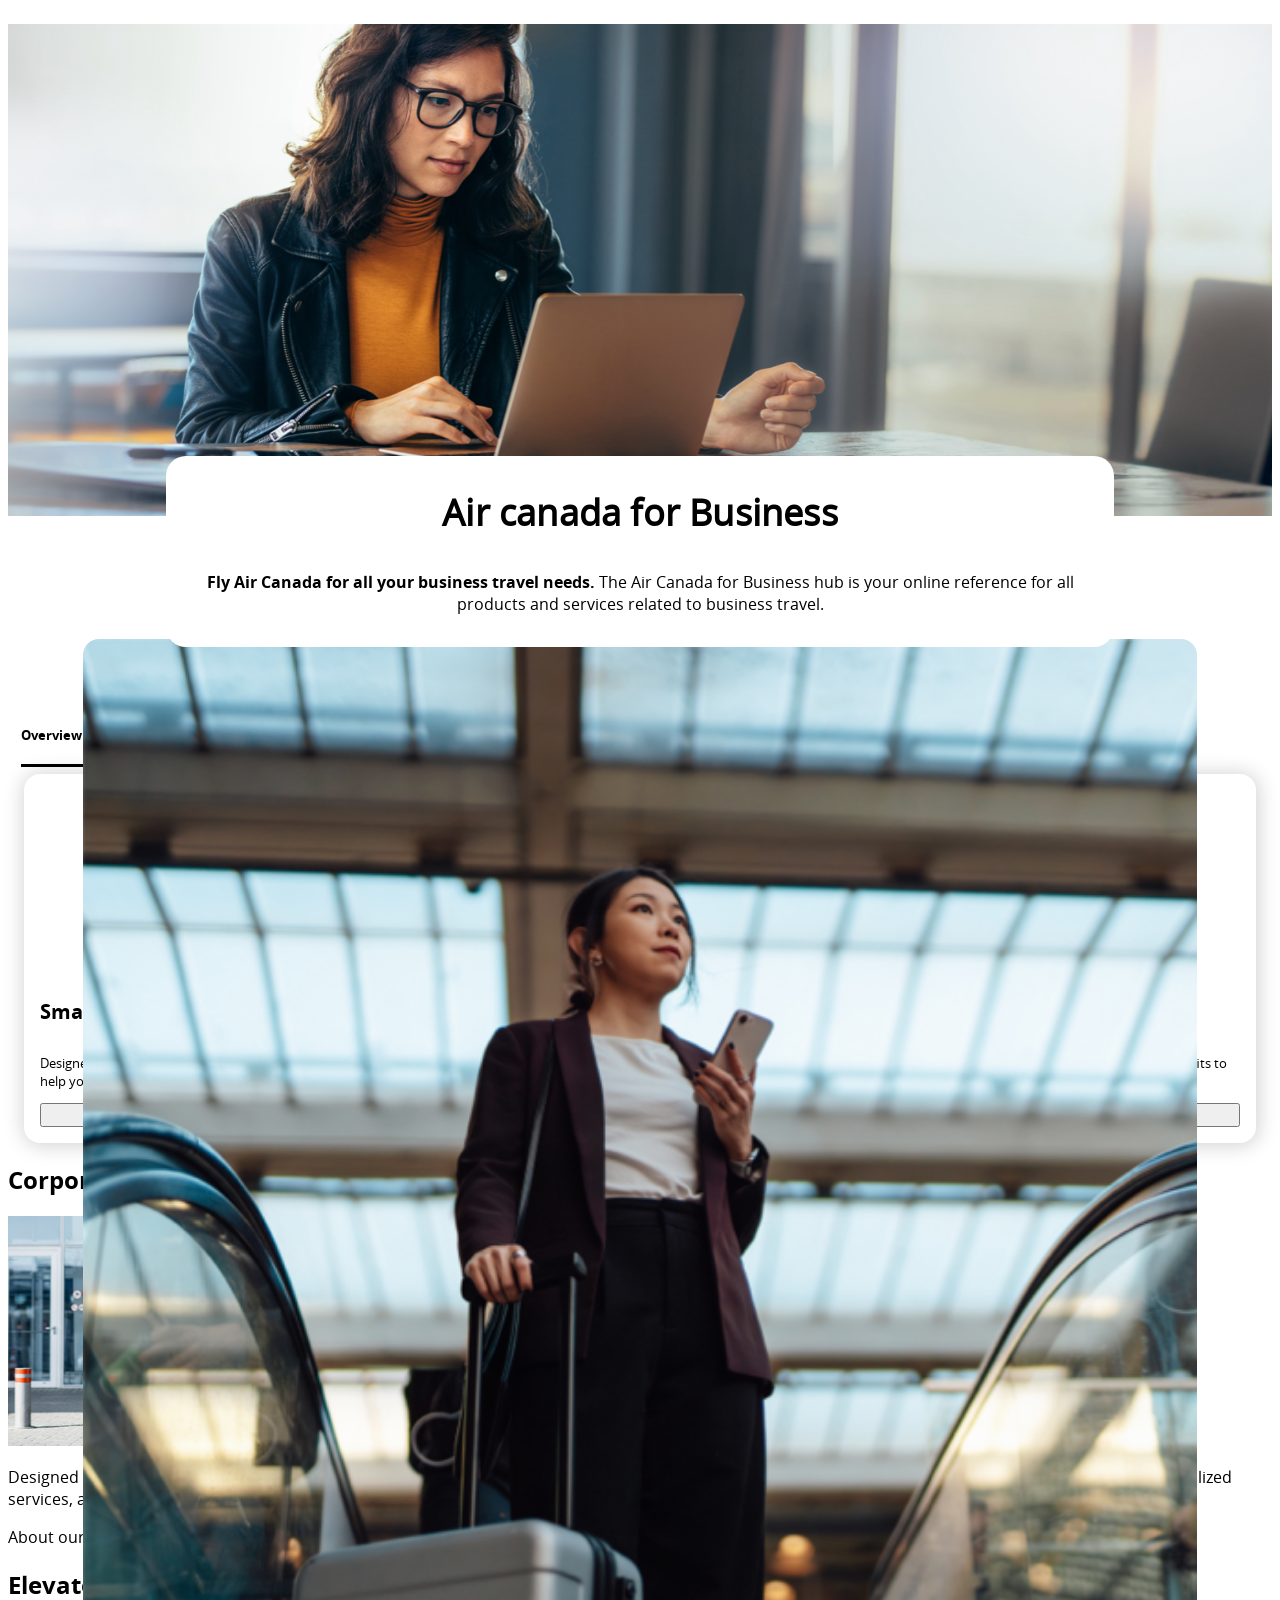
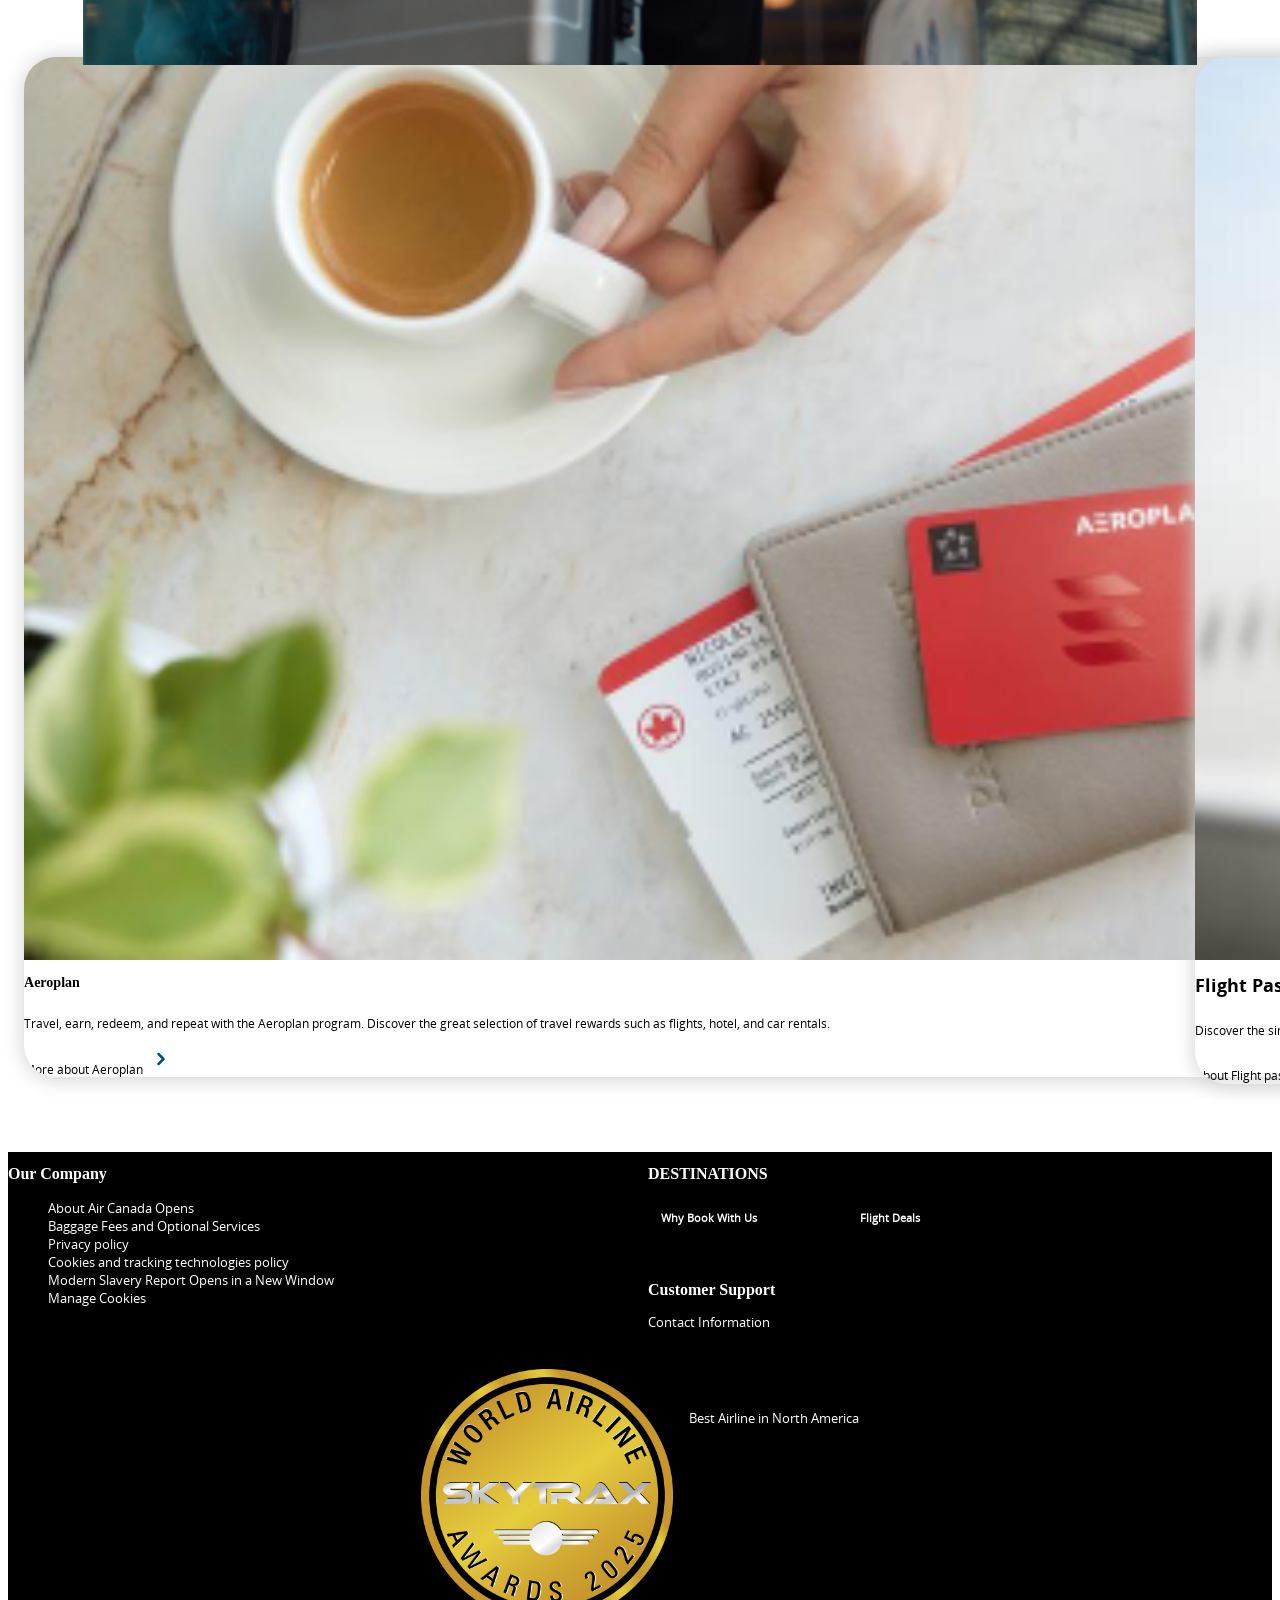
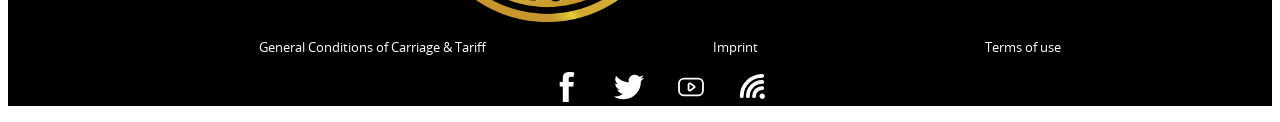
==== tweedepagina.html @ 016763a1 "Add files via upload" ====
<!DOCTYPE html>
<html lang="en">

<head>
    <meta charset="UTF-8">
    <meta name="viewport" content="width=device-width, initial-scale=1.0">
    <link rel="stylesheet" href="styles/tweedepagina.css">


    <title>Tweede pagina van Aircanada</title>
</head>


<body>

    <header>
        <nav>
            <ul>

            </ul>
        </nav>



    </header>



    <main>
        <section>
            <h1>Air canada for Business</h1>
            <img src="./images/beginfoto.tweedepagina" alt="Vrouw die bezig is op haar laptop">
        </section>

        <section>

            <h2 class="visually-hidden">Inleidingstekst</h2>
            <p><strong>Fly Air Canada for all your business travel needs.</strong> The Air Canada for Business hub is
                your online reference for all products and services related to business travel.
            </p>
            <ul>
                <li><a href="Overview">Overview  <svg height="64px" width="64px" version="1.1" id="_x32_" xmlns="http://www.w3.org/2000/svg"
                    xmlns:xlink="http://www.w3.org/1999/xlink" viewBox="0 0 512 512" xml:space="preserve"
                    fill="#000000">
                    <g id="SVGRepo_bgCarrier" stroke-width="0"></g>
                    <g id="SVGRepo_tracerCarrier" stroke-linecap="round" stroke-linejoin="round"></g>
                    <g id="SVGRepo_iconCarrier">
                        <style type="text/css">
                            .st0 {
                                fill: #000000;
                            }
                        </style>
                        <g>
                            <path class="st0"
                                d="M511.06,286.261c-0.387-10.849-7.42-20.615-18.226-25.356l-193.947-74.094 C298.658,78.15,285.367,3.228,256.001,3.228c-29.366,0-42.657,74.922-42.885,183.583L19.167,260.904 C8.345,265.646,1.33,275.412,0.941,286.261L0.008,311.97c-0.142,3.886,1.657,7.623,4.917,10.188 c3.261,2.564,7.597,3.684,11.845,3.049c0,0,151.678-22.359,198.037-29.559c1.85,82.016,4.019,127.626,4.019,127.626l-51.312,24.166 c-6.046,2.38-10.012,8.206-10.012,14.701v9.465c0,4.346,1.781,8.505,4.954,11.493c3.155,2.987,7.403,4.539,11.74,4.292l64.83-3.667 c2.08,14.436,8.884,25.048,16.975,25.048c8.091,0,14.877-10.612,16.975-25.048l64.832,3.667c4.336,0.246,8.584-1.305,11.738-4.292 c3.174-2.988,4.954-7.148,4.954-11.493v-9.465c0-6.495-3.966-12.321-10.012-14.701l-51.329-24.166c0,0,2.186-45.61,4.037-127.626 c46.358,7.2,198.036,29.559,198.036,29.559c4.248,0.635,8.602-0.485,11.845-3.049c3.261-2.565,5.041-6.302,4.918-10.188 L511.06,286.261z">
                            </path>
                        </g>
                    </g>
                </svg></a></li>
                
               
                <li><a href="News and offers">News and offers  <svg fill="#000000" width="64px" height="64px" viewBox="0 0 512 512" xmlns="http://www.w3.org/2000/svg">
                    <g id="SVGRepo_bgCarrier" stroke-width="0"></g>
                    <g id="SVGRepo_tracerCarrier" stroke-linecap="round" stroke-linejoin="round"></g>
                    <g id="SVGRepo_iconCarrier">
                        <title>ionicons-v5-p</title>
                        <path d="M304,32,16,320,192,496,480,208V32Zm80,128a32,32,0,1,1,32-32A32,32,0,0,1,384,160Z">
                        </path>
                    </g>
                </svg></a></li>
            </ul>
        </section>

        <section>
            <h2>Small and medium business program</h2>
            <img src="./images/tweedefoto.tweedepagina.png" alt="Vrouw met koffer op haar telefoon voor de roltrap">
            <p>Designed with our business travellers in mind, this program caters specifically to the unique travel
                needs and preferences of small and medium-sized businesses. Get ready to unlock exciting benefits to
                help your business thrive and take your travel experience to the next level.</p>
            <button><a href="Join now">Join now</a></button>
        </section>

        <section>
            <h2>Corporate program</h2>
            <img src="./images/derdefoto.tweedepagina" alt="Man en vrouw lopn vliegveld binnen met koffer">
            <p>Designed for large businesses, our corporate program offers tailored business travel solutions managed by
                Air Canada. Take advantage of premium, personalized services, and access to our extended network through
                Star Alliance and our joint venture partners.</p>
            <li><a href="About our corporate program">About our corporate program</a></li>
        </section>

        <section>
            <h2>Elevate your experience with Air Canada’s suite of products</h2>

            <ul>
                <li>
                    <article>
                        <h3>Aeroplan</h3>
                        <img src="./images/aeroplan.pagina2" alt="Koffie wordt gepakt met op tafel vliegtickets">
                        <p>Travel, earn, redeem, and repeat with the Aeroplan program. Discover the great selection of travel
                            rewards such as flights, hotel, and car rentals.</p>
                        <li><a href="More about Aeroplan">More about Aeroplan <svg width="30px" height="30px"
                                    viewBox="0 0 24 24" fill="none" xmlns="http://www.w3.org/2000/svg" stroke="#005078">
                                    <g id="SVGRepo_bgCarrier" stroke-width="0"></g>
                                    <g id="SVGRepo_tracerCarrier" stroke-linecap="round" stroke-linejoin="round"></g>
                                    <g id="SVGRepo_iconCarrier">
                                        <path d="M10 16L14 12L10 8" stroke="#005078" stroke-width="2" stroke-linecap="round"
                                            stroke-linejoin="round"></path>
                                    </g>
                                </svg></a></li>
                    </article>
                </li>
                <li>
                    <article>
                        <h2>Flight Pass for Business</h2>
                        <img src="./images/flightpass.pagina2"
                            alt="Vrouw loopt langs de vliegtuig met een vliegticket in haar hand">
                        <p>Discover the simpler, smarter way to get your employees where they need to be. Avoid overspending on
                            last-minute flights with prepaid Flight Pass packages.</p>
                        <li><a href="About Flight pass for Business">About Flight pass for Business <svg width="30px"
                                    height="30px" viewBox="0 0 24 24" fill="none" xmlns="http://www.w3.org/2000/svg"
                                    stroke="#005078">
                                    <g id="SVGRepo_bgCarrier" stroke-width="0"></g>
                                    <g id="SVGRepo_tracerCarrier" stroke-linecap="round" stroke-linejoin="round"></g>
                                    <g id="SVGRepo_iconCarrier">
                                        <path d="M10 16L14 12L10 8" stroke="#005078" stroke-width="2" stroke-linecap="round"
                                            stroke-linejoin="round"></path>
                                    </g>
                                </svg></a></li>
                    </article>
                </li>
                <li>
                    <article>
                        <h2>Upgrades</h2>
                        <img src="./images/upgrades.pagina2" alt="Vrouw luisterd muziek in business class">
                        <p>Enjoy the comfort and added perks of Business Class and Premium Economy travel. Make an offer through
                            AC Bid, exchange eUpgrade credits or make a Last-Minute Upgrade purchase for your or your employee’s
                            next booking.</p>
                        <li><a href="More about upgrades">More about upgrades <svg width="30px" height="30px"
                                    viewBox="0 0 24 24" fill="none" xmlns="http://www.w3.org/2000/svg" stroke="#005078">
                                    <g id="SVGRepo_bgCarrier" stroke-width="0"></g>
                                    <g id="SVGRepo_tracerCarrier" stroke-linecap="round" stroke-linejoin="round"></g>
                                    <g id="SVGRepo_iconCarrier">
                                        <path d="M10 16L14 12L10 8" stroke="#005078" stroke-width="2" stroke-linecap="round"
                                            stroke-linejoin="round"></path>
                                    </g>
                                </svg></a></li>
                    </article>
                </li>
                <li>
                    <article>
                        <h2>Meetings, incentives, conferences, and events</h2>
                        <img src="./images/meetings.pagina2" alt="Groep mensen in een vergadering">
                        <p>Take advantage of our Meetings and Events program available for 10 or more people travelling from
                            multiple points of origin to the same destination.</p>
                        <li><a href="About Meetings and Events">About Meetings and Events <svg width="30px" height="30px"
                                    viewBox="0 0 24 24" fill="none" xmlns="http://www.w3.org/2000/svg" stroke="#005078">
                                    <g id="SVGRepo_bgCarrier" stroke-width="0"></g>
                                    <g id="SVGRepo_tracerCarrier" stroke-linecap="round" stroke-linejoin="round"></g>
                                    <g id="SVGRepo_iconCarrier">
                                        <path d="M10 16L14 12L10 8" stroke="#005078" stroke-width="2" stroke-linecap="round"
                                            stroke-linejoin="round"></path>
                                    </g>
                                </svg></a></li>
                    </article>
                </li>
                <li>
                    <article>
                        <h2>Payment options</h2>
                        <img src="./images/payment.pagina2" alt="Betaling met een viaskaart">
                        <p>AC Wallet, Air Canada Gift Cards and more. Air Canada offers a suite of payment options that suit
                            your travel needs.</p>
                        <li><a href="See our payment options">See our payment options <svg width="30px" height="30px"
                                    viewBox="0 0 24 24" fill="none" xmlns="http://www.w3.org/2000/svg" stroke="#005078">
                                    <g id="SVGRepo_bgCarrier" stroke-width="0"></g>
                                    <g id="SVGRepo_tracerCarrier" stroke-linecap="round" stroke-linejoin="round"></g>
                                    <g id="SVGRepo_iconCarrier">
                                        <path d="M10 16L14 12L10 8" stroke="#005078" stroke-width="2" stroke-linecap="round"
                                            stroke-linejoin="round"></path>
                                    </g>
                                </svg></a></li>
                    </article>
                </li>
                <li>
                    <article>
                        <h2>Air Canada Lounges</h2>
                        <img src="./images/lounges.pagina2" alt="Air canada lounge met barman en twee vrouwen aan de bar">
                        <p>Take a break from the crowds to relax, recharge and refuel. Our award-winning Maple Leaf Lounges, Air
                            Canada Cafés, and Air Canada Signature Suites are located in 18 airports across Canada, the United
                            States and Europe.</p>
                        <li><a href="Discover iur Lounges">Discover iur Lounges <svg width="30px" height="30px"
                                    viewBox="0 0 24 24" fill="none" xmlns="http://www.w3.org/2000/svg" stroke="#005078">
                                    <g id="SVGRepo_bgCarrier" stroke-width="0"></g>
                                    <g id="SVGRepo_tracerCarrier" stroke-linecap="round" stroke-linejoin="round"></g>
                                    <g id="SVGRepo_iconCarrier">
                                        <path d="M10 16L14 12L10 8" stroke="#005078" stroke-width="2" stroke-linecap="round"
                                            stroke-linejoin="round"></path>
                                    </g>
                                </svg></a></li>
                    </article>
                </li>

                <li>
                    <article>
                        <h2>Preferred Seats</h2>
                        <img src="./images/preferredseats.pagina2" alt="Vliegtuig zitplekken in economy">
                        <p>Relax with a Preferred Seat. Enjoy some extra space by getting up to 10 cm (4 in) of extra space
                            between seats. Get earlier access to overhead bin space with Zone 3 boarding and exit sooner upon
                            arrival.</p>
                        <li><a href="Learn more about Preferred Seats">Learn more abour Preferred Seats<svg width="30px"
                                    height="30px" viewBox="0 0 24 24" fill="none" xmlns="http://www.w3.org/2000/svg"
                                    stroke="#005078">
                                    <g id="SVGRepo_bgCarrier" stroke-width="0"></g>
                                    <g id="SVGRepo_tracerCarrier" stroke-linecap="round" stroke-linejoin="round"></g>
                                    <g id="SVGRepo_iconCarrier">
                                        <path d="M10 16L14 12L10 8" stroke="#005078" stroke-width="2" stroke-linecap="round"
                                            stroke-linejoin="round"></path>
                                    </g>
                                </svg></a></li>
                    </article>
                </li>

                <li>
                    <article>
                        <h2>Cancel for Any Reason</h2>
                        <img src="./images/cancel.pagina2" alt="Man glimlachend bezig op zijn laptop">
                        <p>Cancel your flight booking, for any reason, up to 24 hours before departure. Cancelling is easy via
                            the My Booking page, powered by HTS. Terms & Conditions apply.</p>
                        <li><a href="Learn more about Cancel for Ant Reason">Learn more about Cancel for Ant Reason <svg
                                    width="30px" height="30px" viewBox="0 0 24 24" fill="none"
                                    xmlns="http://www.w3.org/2000/svg" stroke="#005078">
                                    <g id="SVGRepo_bgCarrier" stroke-width="0"></g>
                                    <g id="SVGRepo_tracerCarrier" stroke-linecap="round" stroke-linejoin="round"></g>
                                    <g id="SVGRepo_iconCarrier">
                                        <path d="M10 16L14 12L10 8" stroke="#005078" stroke-width="2" stroke-linecap="round"
                                            stroke-linejoin="round"></path>
                                    </g>
                                </svg></a></li>
                    </article>
                </li>

                <li>
                    <article>
                        <h2>eVisa</h2>
                        <img src="./images/visa.pagina2"
                            alt="Vrouw glimlachend op haar laptop en schrijft in een paar schriften">
                        <p>Getting ready for your trip? You can now purchase your travel eVisa through our Travel Ready Hub,
                            powered by Sherpa.</p>
                        <li><a href="Learn more">Learn more <svg width="30px" height="30px" viewBox="0 0 24 24" fill="none"
                                    xmlns="http://www.w3.org/2000/svg" stroke="#005078">
                                    <g id="SVGRepo_bgCarrier" stroke-width="0"></g>
                                    <g id="SVGRepo_tracerCarrier" stroke-linecap="round" stroke-linejoin="round"></g>
                                    <g id="SVGRepo_iconCarrier">
                                        <path d="M10 16L14 12L10 8" stroke="#005078" stroke-width="2" stroke-linecap="round"
                                            stroke-linejoin="round"></path>
                                    </g>
                                </svg></a></li>
                    </article>
                </li>
            </ul>

        </section>

    </main>



    <footer>
        <div>
            <section>
                <h2>Our Company</h2>
                <ul>
                    <li><a href="About Air Canada Opens">About Air Canada Opens</a></li>
                    <li><a href="Baggage Fees and Optional Services">Baggage Fees and Optional Services</a></li>
                    <li><a href="Privacy policy">Privacy policy</a></li>
                    <li><a href="Cookies and tracking technologies policy">Cookies and tracking technologies policy</a>
                    </li>
                    <li><a href="Modern Slavery Report Opens in a New Window">Modern Slavery Report Opens in a New
                            Window</a>
                    </li>
                    <li><a href="Manage Cookies">Manage Cookies</a></li>
                </ul>
            </section>

            <section>
                <h2>DESTINATIONS</h2>
                <ul>
                    <li><a href="Why Book With Us">Why Book With Us</a></li>
                    <li><a href="Flight Deals">Flight Deals</a></li>
                </ul>
            </section>
            <section>
                <h2>Customer Support</h2>
                <li><a href="Contact Information">Contact Information</a></li>
            </section>
        </div>

        <section>
            <h2 class="visually-hidden">Best airline award</h2>
            <img src="./images/word.airlines.award.footer" alt="World award for the best airline in North America">
            <p>Best Airline in North America</p>
        </section>

        <ul>
            <li><a href="General Conditions of Carriage & Tariff">General Conditions of Carriage & Tariff</a></li>
            <li><a href="Imprint">Imprint</a></li>
            <li><a href="Terms of use">Terms of use</a></li>
        </ul>

        <ul>
            <li>
                <a href="facebook"><svg fill="#ffffff" height="30px" width="30px" version="1.1" id="Layer_1"
                        xmlns="http://www.w3.org/2000/svg" xmlns:xlink="http://www.w3.org/1999/xlink"
                        viewBox="-337 273 123.5 256" xml:space="preserve" stroke="#ffffff">
                        <g id="SVGRepo_bgCarrier" stroke-width="0"></g>
                        <g id="SVGRepo_tracerCarrier" stroke-linecap="round" stroke-linejoin="round"></g>
                        <g id="SVGRepo_iconCarrier">
                            <path
                                d="M-260.9,327.8c0-10.3,9.2-14,19.5-14c10.3,0,21.3,3.2,21.3,3.2l6.6-39.2c0,0-14-4.8-47.4-4.8c-20.5,0-32.4,7.8-41.1,19.3 c-8.2,10.9-8.5,28.4-8.5,39.7v25.7H-337V396h26.5v133h49.6V396h39.3l2.9-38.3h-42.2V327.8z">
                            </path>
                        </g>
                    </svg></a>
            </li>
            <li>
                <a href="twitter"><svg fill="#ffffff" version="1.1" xmlns="http://www.w3.org/2000/svg"
                        xmlns:xlink="http://www.w3.org/1999/xlink" width="30px" height="30px" viewBox="0 0 512 512"
                        xml:space="preserve" stroke="#ffffff">
                        <g id="SVGRepo_bgCarrier" stroke-width="0"></g>
                        <g id="SVGRepo_tracerCarrier" stroke-linecap="round" stroke-linejoin="round"></g>
                        <g id="SVGRepo_iconCarrier">
                            <g id="7935ec95c421cee6d86eb22ecd12f847">
                                <path style="display: inline;"
                                    d="M459.186,151.787c0.203,4.501,0.305,9.023,0.305,13.565 c0,138.542-105.461,298.285-298.274,298.285c-59.209,0-114.322-17.357-160.716-47.104c8.212,0.973,16.546,1.47,25.012,1.47 c49.121,0,94.318-16.759,130.209-44.884c-45.887-0.841-84.596-31.154-97.938-72.804c6.408,1.227,12.968,1.886,19.73,1.886 c9.55,0,18.816-1.287,27.617-3.68c-47.955-9.633-84.1-52.001-84.1-102.795c0-0.446,0-0.882,0.011-1.318 c14.133,7.847,30.294,12.562,47.488,13.109c-28.134-18.796-46.637-50.885-46.637-87.262c0-19.212,5.16-37.218,14.193-52.7 c51.707,63.426,128.941,105.156,216.072,109.536c-1.784-7.675-2.718-15.674-2.718-23.896c0-57.891,46.941-104.832,104.832-104.832 c30.173,0,57.404,12.734,76.525,33.102c23.887-4.694,46.313-13.423,66.569-25.438c-7.827,24.485-24.434,45.025-46.089,58.002 c21.209-2.535,41.426-8.171,60.222-16.505C497.448,118.542,479.666,137.004,459.186,151.787z">
                                </path>
                            </g>
                        </g>
                    </svg></a>
            </li>
            <li>
                <a href="youtube"><svg width="30px" height="30px" viewBox="0 -0.5 25 25" fill="none"
                        xmlns="http://www.w3.org/2000/svg" stroke="#ffffff">
                        <g id="SVGRepo_bgCarrier" stroke-width="0"></g>
                        <g id="SVGRepo_tracerCarrier" stroke-linecap="round" stroke-linejoin="round"></g>
                        <g id="SVGRepo_iconCarrier">
                            <path fill-rule="evenodd" clip-rule="evenodd"
                                d="M18.168 19.0028C20.4724 19.0867 22.41 17.29 22.5 14.9858V9.01982C22.41 6.71569 20.4724 4.91893 18.168 5.00282H6.832C4.52763 4.91893 2.58998 6.71569 2.5 9.01982V14.9858C2.58998 17.29 4.52763 19.0867 6.832 19.0028H18.168Z"
                                stroke="#ffffff" stroke-width="1.5" stroke-linecap="round" stroke-linejoin="round">
                            </path>
                            <path fill-rule="evenodd" clip-rule="evenodd"
                                d="M12.008 9.17784L15.169 11.3258C15.3738 11.4454 15.4997 11.6647 15.4997 11.9018C15.4997 12.139 15.3738 12.3583 15.169 12.4778L12.008 14.8278C11.408 15.2348 10.5 14.8878 10.5 14.2518V9.75184C10.5 9.11884 11.409 8.77084 12.008 9.17784Z"
                                stroke="#ffffff" stroke-width="1.5" stroke-linecap="round" stroke-linejoin="round">
                            </path>
                        </g>
                    </svg></a>
            </li>
            <li>
                <a href="internet"></a><svg fill="#ffffff" width="6=30px" height="30px" viewBox="0 0 24 24"
                    xmlns="http://www.w3.org/2000/svg" stroke="#ffffff">
                    <g id="SVGRepo_bgCarrier" stroke-width="0"></g>
                    <g id="SVGRepo_tracerCarrier" stroke-linecap="round" stroke-linejoin="round"></g>
                    <g id="SVGRepo_iconCarrier">
                        <path
                            d="M20.364,3a1,1,0,0,1-1,1A15.381,15.381,0,0,0,4,19.363a1,1,0,0,1-2,0A17.384,17.384,0,0,1,19.364,2,1,1,0,0,1,20.364,3ZM7.909,20.363a1,1,0,0,0,1-1A10.467,10.467,0,0,1,19.364,8.909a1,1,0,1,0,0-2A12.469,12.469,0,0,0,6.909,19.363,1,1,0,0,0,7.909,20.363Zm5.909-1a5.552,5.552,0,0,1,5.546-5.545,1,1,0,0,0,0-2,7.554,7.554,0,0,0-7.546,7.545,1,1,0,0,0,2,0Zm7.182,0A1.637,1.637,0,1,0,19.364,21,1.637,1.637,0,0,0,21,19.364Z">
                        </path>
                    </g>
                </svg>
            </li>
        </ul>

    </footer>

</body>

</html>
---- styles/tweedepagina.css ----
:root {
	--wit:white;
    --lichtgrijs: lightgray;
	--donkergrijs:#4A4F55;
    --lichtzwart: #2A2A2A;
	--zwart:black;
	--blauw: #005078
}

@font-face {

	font-family: opensans-regular;
	src: url(../fonts/opensans-regular.woff);
}

@font-face {
	font-family: opensans-bold;
	src: url(../fonts/opensans-bold\ .woff);
}

.visually-hidden {
	clip: rect(0 0 0 0);
	clip-path: inset(50%);
	height: 1px;
	overflow: hidden;
	position: absolute;
	white-space: nowrap;
	width: 1px;
  }

h1,
h2{
    font-family: opensans-bold;
}

p{
    font-family: opensans-regular;
}

strong{
    font-family: opensans-bold;
}


li{
    list-style: none;
}

a {
    font-family: opensans-regular;
   text-decoration: none;
   color: var(--zwart);
}




header{
	display: flex;
}

header  > a{
	width: 100%;
	display: block;
	margin-left: auto;
	margin-right: auto;
	/* margin: auto; */
}


header img{
	width: 35%;
	display: block;
	margin-left: auto;
	margin-right: auto;
	/* margin: auto; */
}

h1{
	/* padding:white; */
	position:absolute;
	font-family: opensans-regular;
	align-items: center;
	
	/* top: 7rem;
	left:5rem; */
	/* width: 100%; */
	font-size: 36px;
    font-weight: 600;
    letter-spacing: 0.2px;
    /* text-align: center;
    line-height: 44px;
    margin: 40px auto 32px;
    padding: 0 20px */
}

main > section:nth-of-type(1){
	display: flex;
    flex-direction: column-reverse; 
    align-items: center;
    /* width: 100%; */
 }

/* eerste section met h1 */
main > section:nth-of-type(2) p,
main > ul:nth-of-type(1),
h1{
    text-align: center;
	align-content: center;

    background: white;
    padding: 2rem 1.5rem;
    border-radius: 20px;
    width: 80%;
    max-width: 900px;

    margin-top: -60px;
    position: relative;
    z-index: 10;
}

main > section:nth-of-type(2) p{
	margin-left: auto;
	margin-right: auto;
}

section:nth-of-type(2) > ul{
	display: grid;
	grid-template-columns: 2fr 2fr 2fr;
	justify-content: space-evenly;
	padding:1em;
	font-size: smaller;
	font-weight: bolder;
}

main section:nth-of-type(2) a{
	font-family: opensans-bold;
	border-bottom-style: solid;
	padding-bottom: 1.5em;
	border-width:medium;
}

main section:nth-of-type(2) a:hover {
	color: #005078;
}

main section:nth-of-type(1) img{
    width: 100%;
}

main section:nth-of-type(3) img{
    width: 87%;
    order: -1;
    border-radius: 1rem 1rem 0 0;
    position: absolute;
    top: 71%;
    left: 6.5%;
    
}

main section:nth-of-type(3){
    font-size: small;
    display: flex;
    flex-direction: column;
    /* padding: auto;
    margin: auto; */
    /* border: solid black; */
    border-radius: 1rem;
    border: 0.020rem var(--lichtzwart);
    margin: 1rem;
    padding: 1rem;
    box-shadow: 1px 1px 20px 2px var(--lichtgrijs);
    display: flex;
    flex-direction: column;
    padding-top: 16em;
}



article{
    font-size: small;
    display: flex;
    flex-direction: column;
    /* padding: auto;
    margin: auto; */
    /* border: solid black; */
    border-radius: 2rem;
    border: 0.020rem var(--lichtzwart);
    margin: 1rem;
    /* padding: 1rem; */
    box-shadow: 1px 1px 20px 2px var(--lichtgrijs);
    display: flex;
    flex-direction: column;
    width: 300%;
    line-height: 1.2;
    font-size: 0.75rem;
    box-sizing: border-box;
    overflow: hidden;
}

article img{
    width: 50%;
    height: 100%;
    order: -1;
    object-fit: cover;
    display: block;
    overflow: auto;
}

main section:nth-of-type(5) ul {
    display: flex;
    flex-direction: row;
    gap: 10em;
    scroll-snap-align: start;
    padding: 20px 0;
  
    scroll-snap-type:x mandatory;
    scroll-behavior:smooth;
    overscroll-behavior-x:contain;
    box-sizing: border-box;


    
    /* display: flex;
    gap: 5%;
    transition: none;
    transform: none; */
}

main section:nth-of-type(5) li{
    flex-basis: 80%;
    flex-shrink: 0;
    scroll-snap-align:center;
    scrollbar-width:thin;
}



footer h2 {
	font-family: openssans-bold;
	font-size: medium;
}

footer a,
footer p{
	font-family: opensans-regular;
	font-size: smaller;
}

footer{
	background-color: black;
	width: 100%;
	margin-top: 2em;
}

footer h2, 
footer a,
footer p{
	color: white;
}

/* footer > h2:nth-of-type(1){
    padding: 5em;
} */

div{
	display: grid;
	grid-template-columns: 2fr 2fr;
	grid-template-rows: 1fr 1fr;
	gap: 1em;
}

div section:nth-of-type(1){
	grid-row: 1/ span 2 ;
}

footer section img{
	width: 20%;
}

footer > section:nth-of-type(1) {
	display: flex;
	flex-direction: row;
	justify-content: center;
	gap: 1em;
}

footer > section:nth-of-type(1) p{
	padding-top: 2em;
}

footer > ul:nth-of-type(1){
	display: flex;
	flex-direction: row;
	justify-content: space-evenly;
	gap: 1em;
}

footer > ul:nth-of-type(2){
	display: flex;
	justify-content: center;
	flex-direction: row;
	gap: 2em;
}
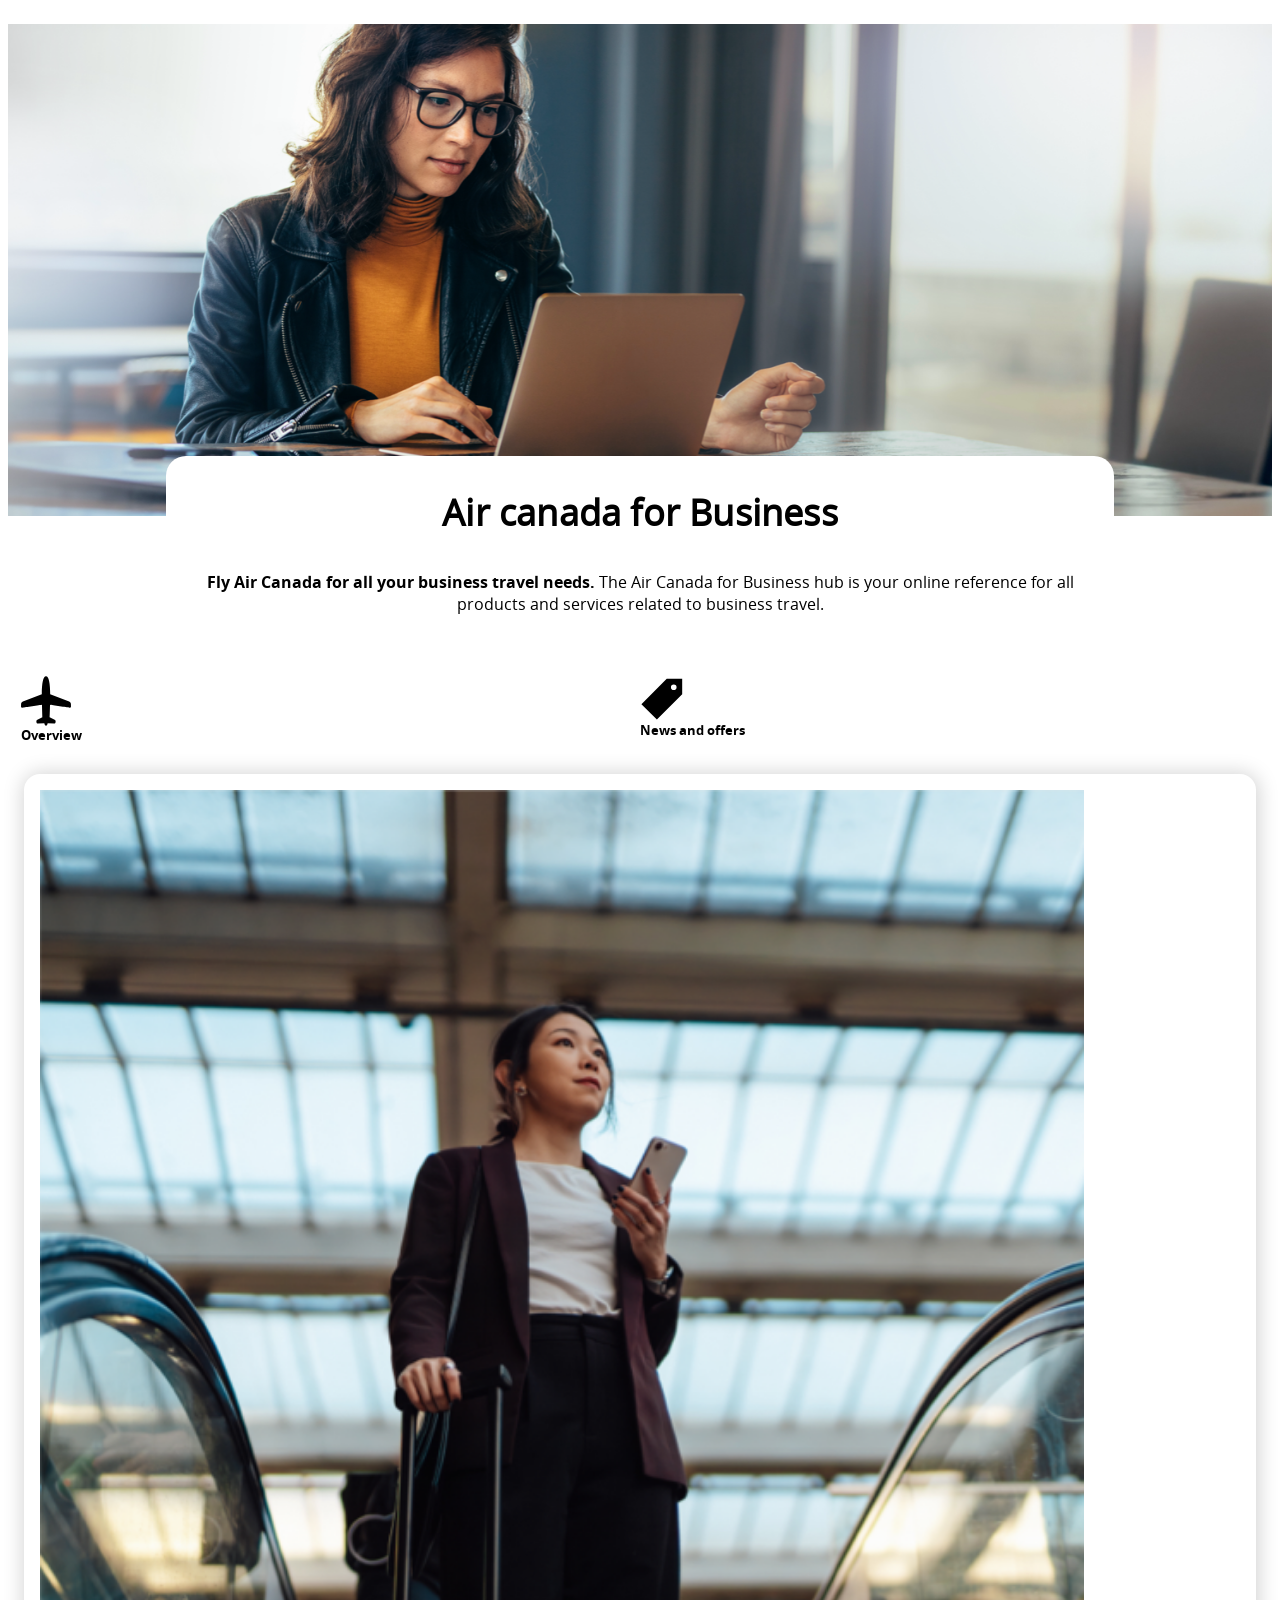
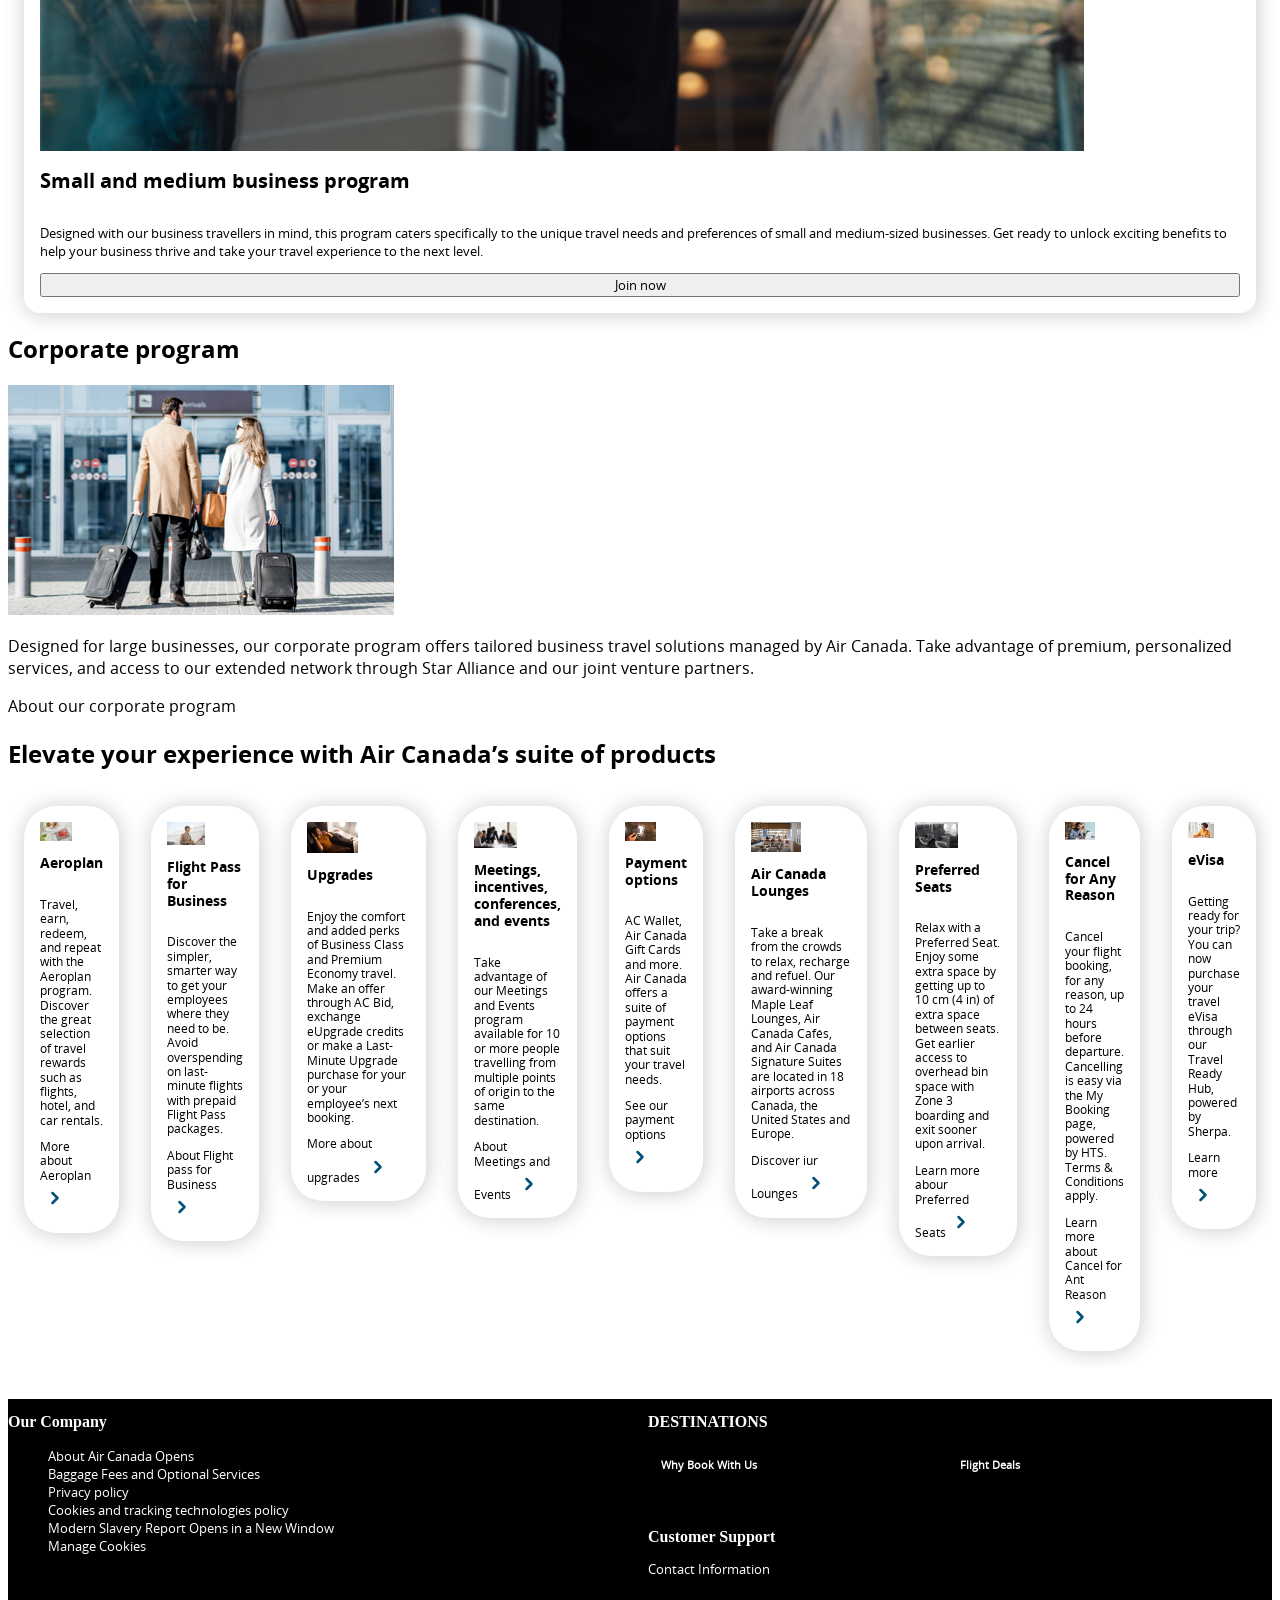
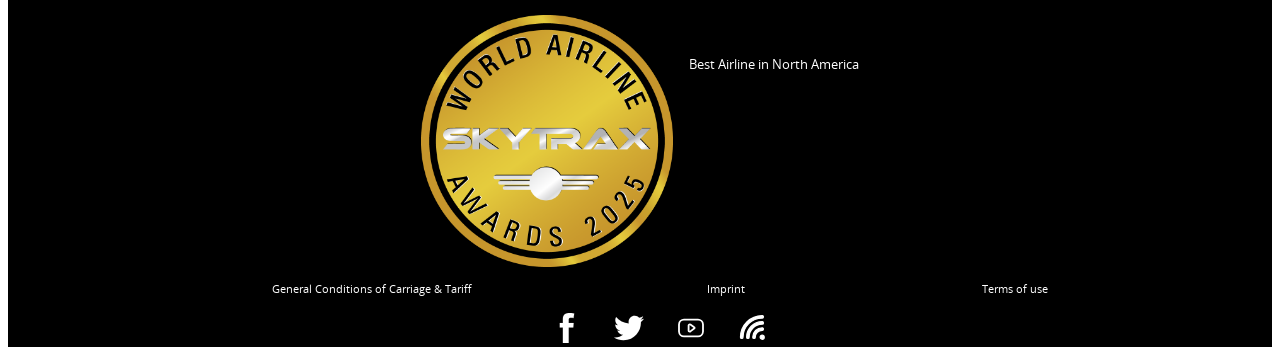
==== commit 1c2fabf3: "Add files via upload" ====
--- a/tweedepagina.html
+++ b/tweedepagina.html
@@ -29,7 +29,7 @@
     <main>
         <section>
             <h1>Air canada for Business</h1>
-            <img src="./images/beginfoto.tweedepagina" alt="Vrouw die bezig is op haar laptop">
+            <img src="./images/beginfoto.tweedepagina" alt="woman who is working on her laptop">
         </section>
 
         <section>
@@ -39,7 +39,7 @@
                 your online reference for all products and services related to business travel.
             </p>
             <ul>
-                <li><a href="Overview">Overview  <svg height="64px" width="64px" version="1.1" id="_x32_" xmlns="http://www.w3.org/2000/svg"
+                <li><a href="Overview"><svg height="50px" width="50px" version="1.1" id="_x32_" xmlns="http://www.w3.org/2000/svg"
                     xmlns:xlink="http://www.w3.org/1999/xlink" viewBox="0 0 512 512" xml:space="preserve"
                     fill="#000000">
                     <g id="SVGRepo_bgCarrier" stroke-width="0"></g>
@@ -56,10 +56,10 @@
                             </path>
                         </g>
                     </g>
-                </svg></a></li>
+                </svg> Overview</a></li>
                 
                
-                <li><a href="News and offers">News and offers  <svg fill="#000000" width="64px" height="64px" viewBox="0 0 512 512" xmlns="http://www.w3.org/2000/svg">
+                <li><a href="News and offers"> <svg fill="#000000" width="45px" height="45px" viewBox="0 0 512 512" xmlns="http://www.w3.org/2000/svg">
                     <g id="SVGRepo_bgCarrier" stroke-width="0"></g>
                     <g id="SVGRepo_tracerCarrier" stroke-linecap="round" stroke-linejoin="round"></g>
                     <g id="SVGRepo_iconCarrier">
@@ -67,13 +67,13 @@
                         <path d="M304,32,16,320,192,496,480,208V32Zm80,128a32,32,0,1,1,32-32A32,32,0,0,1,384,160Z">
                         </path>
                     </g>
-                </svg></a></li>
+                </svg> News and offers</a></li>
             </ul>
         </section>
 
         <section>
             <h2>Small and medium business program</h2>
-            <img src="./images/tweedefoto.tweedepagina.png" alt="Vrouw met koffer op haar telefoon voor de roltrap">
+            <img src="./images/tweedefoto.tweedepagina.png" alt="woman standing with her baggage infront of the stairs">
             <p>Designed with our business travellers in mind, this program caters specifically to the unique travel
                 needs and preferences of small and medium-sized businesses. Get ready to unlock exciting benefits to
                 help your business thrive and take your travel experience to the next level.</p>
@@ -82,7 +82,7 @@
 
         <section>
             <h2>Corporate program</h2>
-            <img src="./images/derdefoto.tweedepagina" alt="Man en vrouw lopn vliegveld binnen met koffer">
+            <img src="./images/derdefoto.tweedepagina" alt="man and woman walking to the airport with their baggage">
             <p>Designed for large businesses, our corporate program offers tailored business travel solutions managed by
                 Air Canada. Take advantage of premium, personalized services, and access to our extended network through
                 Star Alliance and our joint venture partners.</p>
@@ -96,7 +96,7 @@
                 <li>
                     <article>
                         <h3>Aeroplan</h3>
-                        <img src="./images/aeroplan.pagina2" alt="Koffie wordt gepakt met op tafel vliegtickets">
+                        <img src="./images/aeroplan.pagina2" alt="coffee is getting grabbed of a table with tickets on it">
                         <p>Travel, earn, redeem, and repeat with the Aeroplan program. Discover the great selection of travel
                             rewards such as flights, hotel, and car rentals.</p>
                         <li><a href="More about Aeroplan">More about Aeroplan <svg width="30px" height="30px"
@@ -112,9 +112,9 @@
                 </li>
                 <li>
                     <article>
-                        <h2>Flight Pass for Business</h2>
+                        <h3>Flight Pass for Business</h3>
                         <img src="./images/flightpass.pagina2"
-                            alt="Vrouw loopt langs de vliegtuig met een vliegticket in haar hand">
+                            alt="woman walking next to the airplane with a plane ticket in her hand">
                         <p>Discover the simpler, smarter way to get your employees where they need to be. Avoid overspending on
                             last-minute flights with prepaid Flight Pass packages.</p>
                         <li><a href="About Flight pass for Business">About Flight pass for Business <svg width="30px"
@@ -131,8 +131,8 @@
                 </li>
                 <li>
                     <article>
-                        <h2>Upgrades</h2>
-                        <img src="./images/upgrades.pagina2" alt="Vrouw luisterd muziek in business class">
+                        <h3>Upgrades</h3>
+                        <img src="./images/upgrades.pagina2" alt="woman listening to music in businessclass">
                         <p>Enjoy the comfort and added perks of Business Class and Premium Economy travel. Make an offer through
                             AC Bid, exchange eUpgrade credits or make a Last-Minute Upgrade purchase for your or your employee’s
                             next booking.</p>
@@ -149,8 +149,8 @@
                 </li>
                 <li>
                     <article>
-                        <h2>Meetings, incentives, conferences, and events</h2>
-                        <img src="./images/meetings.pagina2" alt="Groep mensen in een vergadering">
+                        <h3>Meetings, incentives, conferences, and events</h3>
+                        <img src="./images/meetings.pagina2" alt="People in a meeting at the office">
                         <p>Take advantage of our Meetings and Events program available for 10 or more people travelling from
                             multiple points of origin to the same destination.</p>
                         <li><a href="About Meetings and Events">About Meetings and Events <svg width="30px" height="30px"
@@ -166,8 +166,8 @@
                 </li>
                 <li>
                     <article>
-                        <h2>Payment options</h2>
-                        <img src="./images/payment.pagina2" alt="Betaling met een viaskaart">
+                        <h3>Payment options</h3>
+                        <img src="./images/payment.pagina2" alt="paying with a visacard">
                         <p>AC Wallet, Air Canada Gift Cards and more. Air Canada offers a suite of payment options that suit
                             your travel needs.</p>
                         <li><a href="See our payment options">See our payment options <svg width="30px" height="30px"
@@ -183,8 +183,8 @@
                 </li>
                 <li>
                     <article>
-                        <h2>Air Canada Lounges</h2>
-                        <img src="./images/lounges.pagina2" alt="Air canada lounge met barman en twee vrouwen aan de bar">
+                        <h3>Air Canada Lounges</h3>
+                        <img src="./images/lounges.pagina2" alt="Air canada lounge with two woman sitting at the bar">
                         <p>Take a break from the crowds to relax, recharge and refuel. Our award-winning Maple Leaf Lounges, Air
                             Canada Cafés, and Air Canada Signature Suites are located in 18 airports across Canada, the United
                             States and Europe.</p>
@@ -202,8 +202,8 @@
 
                 <li>
                     <article>
-                        <h2>Preferred Seats</h2>
-                        <img src="./images/preferredseats.pagina2" alt="Vliegtuig zitplekken in economy">
+                        <h3>Preferred Seats</h3>
+                        <img src="./images/preferredseats.pagina2" alt="economy seats at the airplane">
                         <p>Relax with a Preferred Seat. Enjoy some extra space by getting up to 10 cm (4 in) of extra space
                             between seats. Get earlier access to overhead bin space with Zone 3 boarding and exit sooner upon
                             arrival.</p>
@@ -222,8 +222,8 @@
 
                 <li>
                     <article>
-                        <h2>Cancel for Any Reason</h2>
-                        <img src="./images/cancel.pagina2" alt="Man glimlachend bezig op zijn laptop">
+                        <h3>Cancel for Any Reason</h3>
+                        <img src="./images/cancel.pagina2" alt="man smiling at his laptop while working">
                         <p>Cancel your flight booking, for any reason, up to 24 hours before departure. Cancelling is easy via
                             the My Booking page, powered by HTS. Terms & Conditions apply.</p>
                         <li><a href="Learn more about Cancel for Ant Reason">Learn more about Cancel for Ant Reason <svg
@@ -241,9 +241,9 @@
 
                 <li>
                     <article>
-                        <h2>eVisa</h2>
+                        <h3>eVisa</h3>
                         <img src="./images/visa.pagina2"
-                            alt="Vrouw glimlachend op haar laptop en schrijft in een paar schriften">
+                            alt="woman smiling at her laptop while writing in her notebooks">
                         <p>Getting ready for your trip? You can now purchase your travel eVisa through our Travel Ready Hub,
                             powered by Sherpa.</p>
                         <li><a href="Learn more">Learn more <svg width="30px" height="30px" viewBox="0 0 24 24" fill="none"
--- a/styles/tweedepagina.css
+++ b/styles/tweedepagina.css
@@ -29,7 +29,8 @@
   }
 
 h1,
-h2{
+h2,
+h3{
     font-family: opensans-bold;
 }
 
@@ -126,18 +127,25 @@
 
 section:nth-of-type(2) > ul{
 	display: grid;
-	grid-template-columns: 2fr 2fr 2fr;
-	justify-content: space-evenly;
+	grid-template-columns: 1fr 1fr;
+	justify-content: space-around;
 	padding:1em;
 	font-size: smaller;
 	font-weight: bolder;
 }
 
+section:nth-of-type(2) > ul li a{
+    display: flex;
+    flex-direction: column;
+    justify-content: center;
+    
+}
+
 main section:nth-of-type(2) a{
 	font-family: opensans-bold;
-	border-bottom-style: solid;
+	/* border-bottom-style: solid;
 	padding-bottom: 1.5em;
-	border-width:medium;
+	border-width:medium; */
 }
 
 main section:nth-of-type(2) a:hover {
@@ -151,10 +159,11 @@
 main section:nth-of-type(3) img{
     width: 87%;
     order: -1;
-    border-radius: 1rem 1rem 0 0;
+    object-fit: cover;
+    /* border-radius: 1rem 1rem 0 0;
     position: absolute;
     top: 71%;
-    left: 6.5%;
+    left: 6.5%; */
     
 }
 
@@ -172,7 +181,6 @@
     box-shadow: 1px 1px 20px 2px var(--lichtgrijs);
     display: flex;
     flex-direction: column;
-    padding-top: 16em;
 }
 
 
@@ -183,15 +191,14 @@
     flex-direction: column;
     /* padding: auto;
     margin: auto; */
-    /* border: solid black; */
+    border: solid black;
     border-radius: 2rem;
     border: 0.020rem var(--lichtzwart);
     margin: 1rem;
-    /* padding: 1rem; */
+    padding: 1rem;
     box-shadow: 1px 1px 20px 2px var(--lichtgrijs);
     display: flex;
     flex-direction: column;
-    width: 300%;
     line-height: 1.2;
     font-size: 0.75rem;
     box-sizing: border-box;
@@ -200,13 +207,13 @@
 
 article img{
     width: 50%;
-    height: 100%;
+    /* height: 100%; */
     order: -1;
-    object-fit: cover;
-    display: block;
-    overflow: auto;
-}
-
+    /* object-fit: cover; */
+    /* display: block;
+    overflow: auto; */
+}
+/* 
 main section:nth-of-type(5) ul {
     display: flex;
     flex-direction: row;
@@ -221,18 +228,42 @@
 
 
     
-    /* display: flex;
+    display: flex;
     gap: 5%;
     transition: none;
-    transform: none; */
-}
+    transform: none;
+} */
+
+
+main section:nth-of-type(5) ul{
+    padding: 0;
+    /* display: flex;
+    flex-direction: column; */
+    display:flex;
+    overflow:scroll;
+    scroll-snap-type: x-mandotary;
+    scroll-behavior:smooth;
+    overscroll-behavior:contain;
+}
+
 
 main section:nth-of-type(5) li{
-    flex-basis: 80%;
+    /* flex-basis: 80%;
     flex-shrink: 0;
     scroll-snap-align:center;
-    scrollbar-width:thin;
-}
+    scrollbar-width:thin; */
+    
+}
+
+
+
+
+
+
+
+
+
+
 
 
 
@@ -294,6 +325,7 @@
 	flex-direction: row;
 	justify-content: space-evenly;
 	gap: 1em;
+    font-size: smaller;
 }
 
 footer > ul:nth-of-type(2){
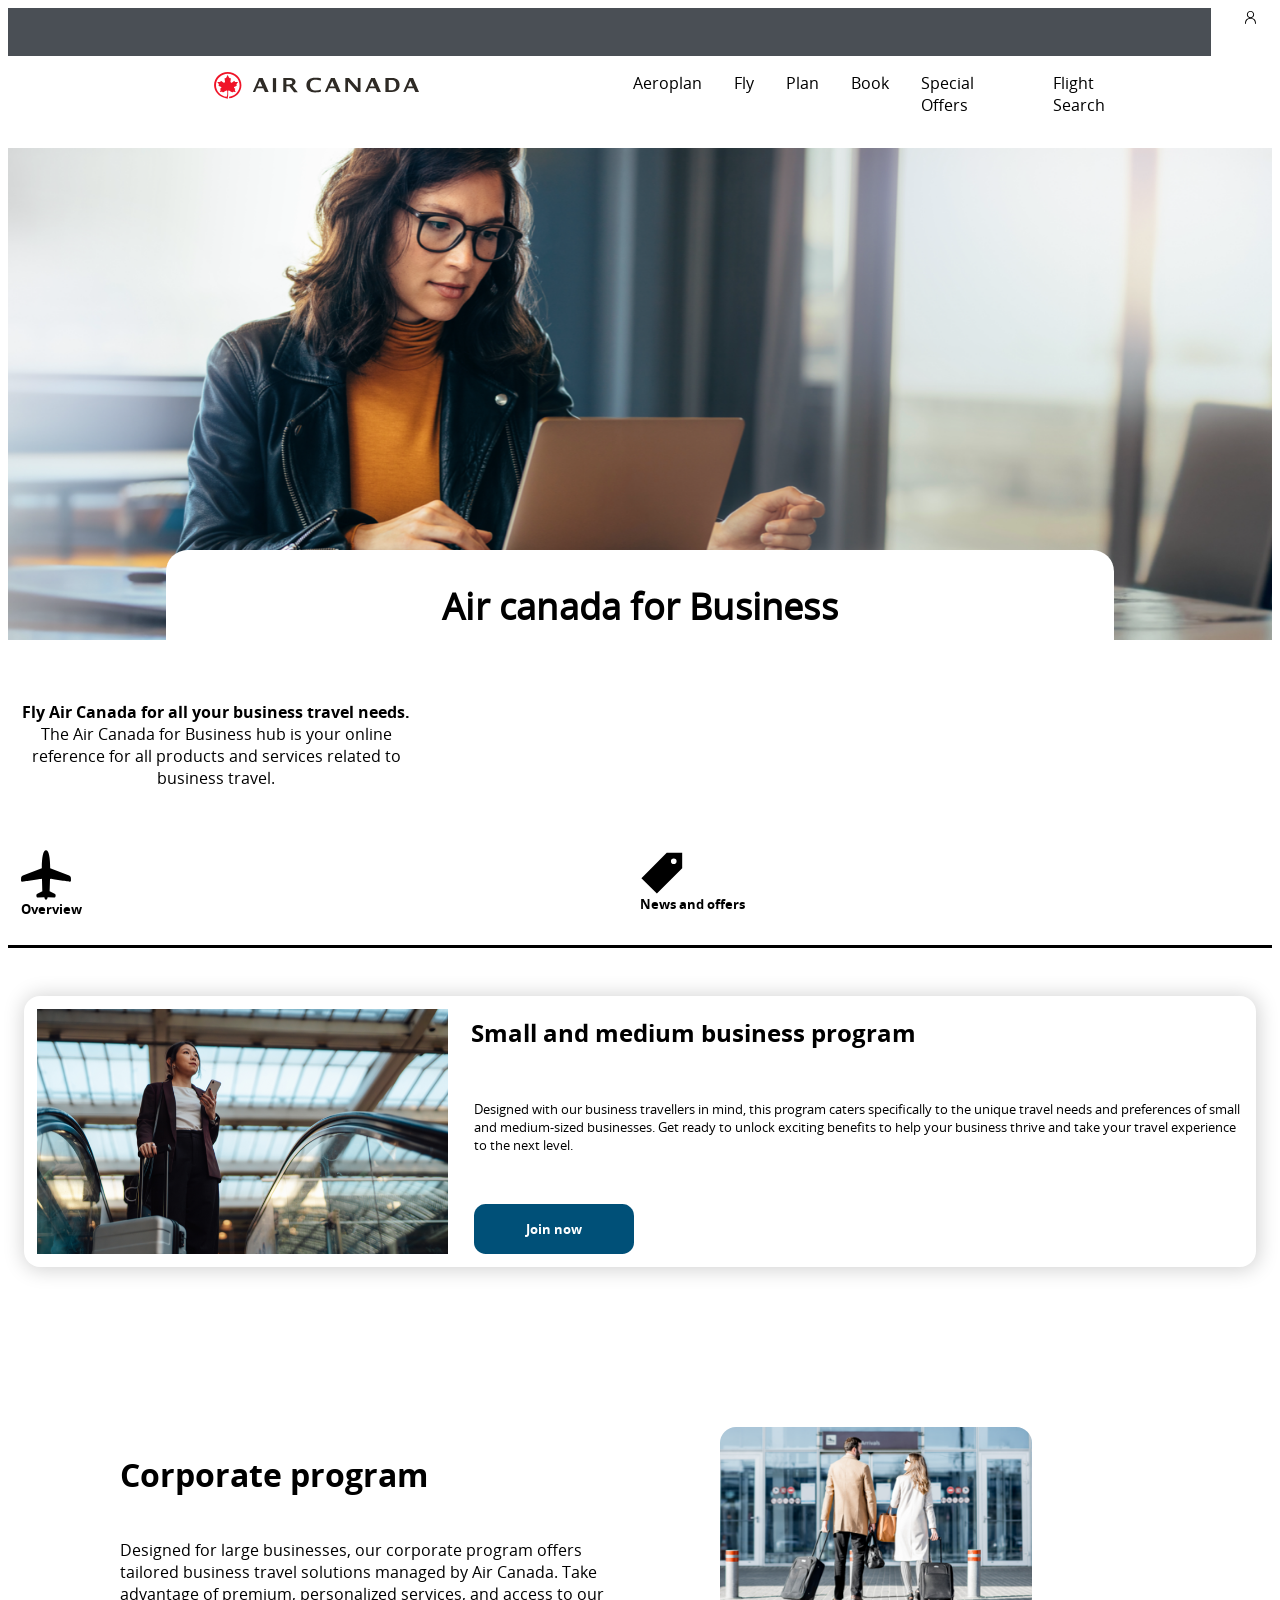
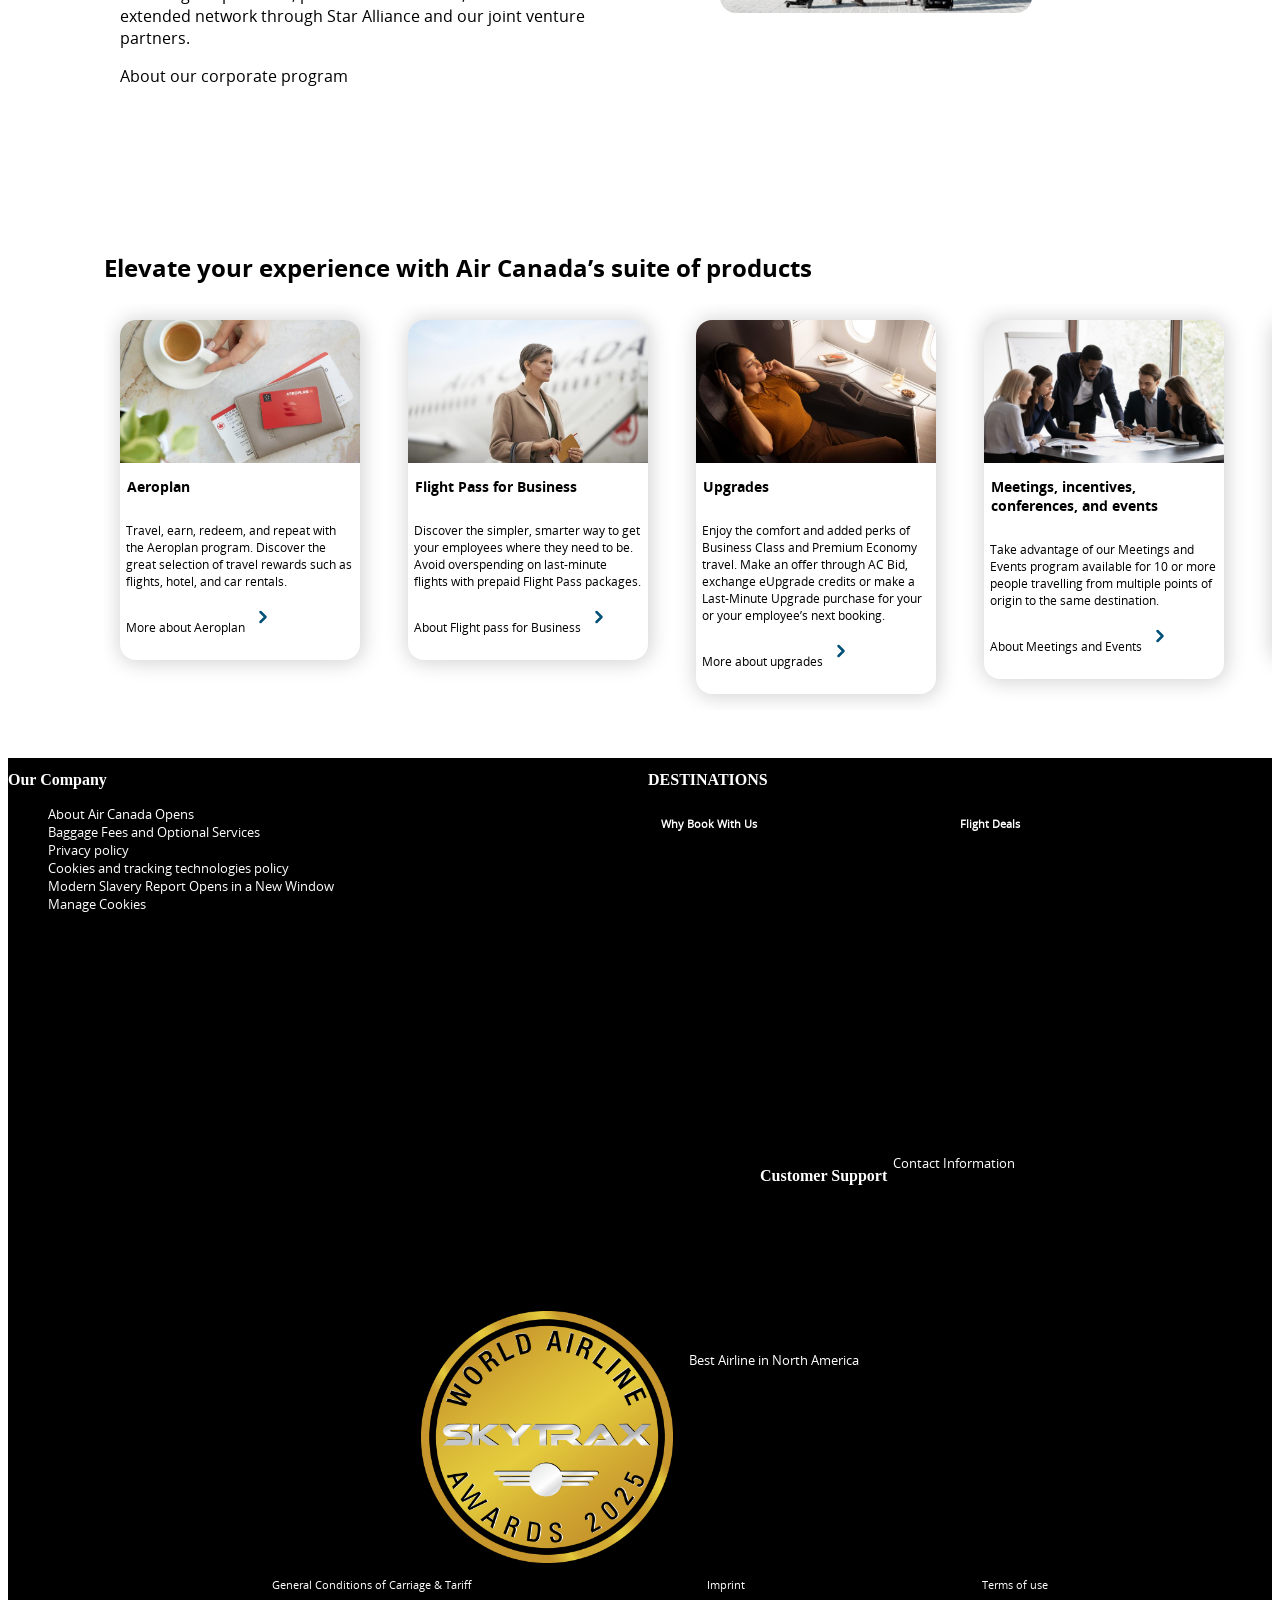
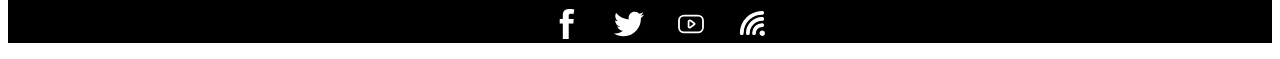
==== commit 1bb799ba: "Add files via upload" ====
--- a/tweedepagina.html
+++ b/tweedepagina.html
@@ -4,7 +4,9 @@
 <head>
     <meta charset="UTF-8">
     <meta name="viewport" content="width=device-width, initial-scale=1.0">
+    <link href="styles/style.css" rel="stylesheet">
     <link rel="stylesheet" href="styles/tweedepagina.css">
+    
 
 
     <title>Tweede pagina van Aircanada</title>
@@ -15,16 +17,56 @@
 
     <header>
         <nav>
-            <ul>
-
-            </ul>
-        </nav>
-
-
-
+			<button>
+				<svg width="25px" height="25px" viewBox="-0.5 0 25 25" fill="none" xmlns="http://www.w3.org/2000/svg">
+					<g id="SVGRepo_bgCarrier" stroke-width="0"></g>
+					<g id="SVGRepo_tracerCarrier" stroke-linecap="round" stroke-linejoin="round"></g>
+					<g id="SVGRepo_iconCarrier">
+						<path d="M2 12.32H22" stroke="#000000" stroke-width="1.5" stroke-linecap="round"
+							stroke-linejoin="round"></path>
+						<path d="M2 18.32H22" stroke="#000000" stroke-width="1.5" stroke-linecap="round"
+							stroke-linejoin="round"></path>
+						<path d="M2 6.32001H22" stroke="#000000" stroke-width="1.5" stroke-linecap="round"
+							stroke-linejoin="round"></path>
+					</g>
+				</svg>
+			</button>
+
+			<ul>
+				<form action="Search"></form>
+				<li><a href="Zoekbalk"> <svg width="25px" height="25px" viewBox="0 0 24 24" fill="none"
+							xmlns="http://www.w3.org/2000/svg" stroke="#ffffff">
+							<g id="SVGRepo_bgCarrier" stroke-width="0"></g>
+							<g id="SVGRepo_tracerCarrier" stroke-linecap="round" stroke-linejoin="round"></g>
+							<g id="SVGRepo_iconCarrier">
+								<path
+									d="M15.7955 15.8111L21 21M18 10.5C18 14.6421 14.6421 18 10.5 18C6.35786 18 3 14.6421 3 10.5C3 6.35786 6.35786 3 10.5 3C14.6421 3 18 6.35786 18 10.5Z"
+									stroke="#ffffff" stroke-width="2" stroke-linecap="round" stroke-linejoin="round">
+								</path>
+							</g>
+						</svg></a></li>
+				<li><a href="Flight Search">Flight Search</a></li>
+				<li><a href="Special Offers">Special Offers</a></li>
+				<li><a href="Book">Book</a></li>
+				<li><a href="Plan">Plan</a></li>
+				<li><a href="Fly">Fly</a></li>
+				<li><a href="Aeroplan">Aeroplan</a></li>
+			</ul>
+		</nav>
+
+		<a href="Aircanada logo"><img src="./images/logo.aircanada.svg" alt="logo of Aircanada"></a>
+
+
+		<li><a href="tweedepagina.html"><svg width="15px" height="15px" viewBox="0 0 15 15" fill="none" xmlns="http://www.w3.org/2000/svg">
+			<g id="SVGRepo_bgCarrier" stroke-width="0"></g>
+			<g id="SVGRepo_tracerCarrier" stroke-linecap="round" stroke-linejoin="round"></g>
+			<g id="SVGRepo_iconCarrier">
+				<path fill-rule="evenodd" clip-rule="evenodd"
+					d="M7.5 0.875C5.49797 0.875 3.875 2.49797 3.875 4.5C3.875 6.15288 4.98124 7.54738 6.49373 7.98351C5.2997 8.12901 4.27557 8.55134 3.50407 9.31167C2.52216 10.2794 2.02502 11.72 2.02502 13.5999C2.02502 13.8623 2.23769 14.0749 2.50002 14.0749C2.76236 14.0749 2.97502 13.8623 2.97502 13.5999C2.97502 11.8799 3.42786 10.7206 4.17091 9.9883C4.91536 9.25463 6.02674 8.87499 7.49995 8.87499C8.97317 8.87499 10.0846 9.25463 10.8291 9.98831C11.5721 10.7206 12.025 11.8799 12.025 13.5999C12.025 13.8623 12.2376 14.0749 12.5 14.0749C12.7623 14.075 12.975 13.8623 12.975 13.6C12.975 11.72 12.4778 10.2794 11.4959 9.31166C10.7244 8.55135 9.70025 8.12903 8.50625 7.98352C10.0187 7.5474 11.125 6.15289 11.125 4.5C11.125 2.49797 9.50203 0.875 7.5 0.875ZM4.825 4.5C4.825 3.02264 6.02264 1.825 7.5 1.825C8.97736 1.825 10.175 3.02264 10.175 4.5C10.175 5.97736 8.97736 7.175 7.5 7.175C6.02264 7.175 4.825 5.97736 4.825 4.5Z"
+					fill="#000000"></path>
+			</g>
+		</svg></a></li>
     </header>
-
-
 
     <main>
         <section>
@@ -73,7 +115,15 @@
 
         <section>
             <h2>Small and medium business program</h2>
-            <img src="./images/tweedefoto.tweedepagina.png" alt="woman standing with her baggage infront of the stairs">
+            <!-- <picture>
+            	<source srcset="images/womanbystairs.2" media="(width >= 54em)" />
+                <img src="./images/womanbystairs.2" alt="MDN" />
+            </picture> -->
+            <!-- <picture>
+            	<source srcset="images/womanbystairs.2" media="(width >= 54em)" />
+                <img src="./images/tweedefoto.tweedepagina.png" alt="MDN" />
+            </picture> -->
+            <img src="./images/womanbystairs.2" alt="woman standing with her baggage infront of the stairs">
             <p>Designed with our business travellers in mind, this program caters specifically to the unique travel
                 needs and preferences of small and medium-sized businesses. Get ready to unlock exciting benefits to
                 help your business thrive and take your travel experience to the next level.</p>
--- a/styles/tweedepagina.css
+++ b/styles/tweedepagina.css
@@ -1,113 +1,232 @@
 :root {
-	--wit:white;
+    --wit: white;
     --lichtgrijs: lightgray;
-	--donkergrijs:#4A4F55;
+    --donkergrijs: #4A4F55;
     --lichtzwart: #2A2A2A;
-	--zwart:black;
-	--blauw: #005078
+    --zwart: black;
+    --blauw: #005078
 }
 
 @font-face {
 
-	font-family: opensans-regular;
-	src: url(../fonts/opensans-regular.woff);
+    font-family: opensans-regular;
+    src: url(../fonts/opensans-regular.woff);
 }
 
 @font-face {
-	font-family: opensans-bold;
-	src: url(../fonts/opensans-bold\ .woff);
+    font-family: opensans-bold;
+    src: url(../fonts/opensans-bold\ .woff);
 }
 
 .visually-hidden {
-	clip: rect(0 0 0 0);
-	clip-path: inset(50%);
-	height: 1px;
-	overflow: hidden;
-	position: absolute;
-	white-space: nowrap;
-	width: 1px;
-  }
+    clip: rect(0 0 0 0);
+    clip-path: inset(50%);
+    height: 1px;
+    overflow: hidden;
+    position: absolute;
+    white-space: nowrap;
+    width: 1px;
+}
+
+
 
 h1,
 h2,
-h3{
+h3 {
     font-family: opensans-bold;
 }
 
-p{
+p {
     font-family: opensans-regular;
 }
 
-strong{
+strong {
     font-family: opensans-bold;
 }
 
 
-li{
+li {
     list-style: none;
 }
 
 a {
     font-family: opensans-regular;
-   text-decoration: none;
-   color: var(--zwart);
-}
-
-
-
-
-header{
+    text-decoration: none;
+    color: var(--zwart);
+}
+
+body main {
+    display: flex;
+    flex-direction: column;
+    gap: 2em;
+}
+
+
+
+
+header {
+    display: flex;
+}
+
+header>a {
+    width: 100%;
+    display: block;
+    margin-left: auto;
+    margin-right: auto;
+    /* margin: auto; */
+}
+
+
+header img {
+    width: 35%;
+    display: block;
+    margin-left: auto;
+    margin-right: auto;
+    /* margin: auto; */
+}
+
+nav button {
+    border: none;
+    padding: 0 0 0 0;
+    background: none;
+
+    /* display:flex;
+	justify-content:space-between;
+	align-items:center; */
+
+    position: sticky;
+    z-index: 12;
+    top: 0;
+}
+
+nav a {
+    /* display: grid;
+	grid-template-columns: 1fr;
 	display: flex;
-}
-
-header  > a{
-	width: 100%;
-	display: block;
-	margin-left: auto;
-	margin-right: auto;
-	/* margin: auto; */
-}
-
-
-header img{
-	width: 35%;
-	display: block;
-	margin-left: auto;
-	margin-right: auto;
-	/* margin: auto; */
-}
-
-h1{
-	/* padding:white; */
-	position:absolute;
-	font-family: opensans-regular;
-	align-items: center;
-	
-	/* top: 7rem;
-	left:5rem; */
-	/* width: 100%; */
-	font-size: 36px;
+	flex-direction: column;
+	border: none; */
+    color: var(--white);
+    font-size: x-large;
+}
+
+
+nav ul {
+    background-color: var(--donkergrijs);
+    position: fixed;
+    top: 0;
+    bottom: 0;
+    left: 0;
+    right: 0;
+    z-index: 11;
+    margin: 0;
+
+    translate: -100%;
+
+    padding-top: 3em;
+    padding-left: 0.5em;
+    display: flex;
+    flex-direction: column;
+    gap: 2em;
+
+}
+
+nav li a {
+    display: inline;
+    color: var(--wit);
+
+}
+
+nav li {
+    border-bottom: solid var(--lichtzwart);
+}
+
+nav ul li:nth-of-type(1) {
+    background-color: var(--lichtzwart);
+}
+
+
+nav ul.is-open {
+    translate: 0%;
+}
+
+@media (min-width:54em) {
+
+    header {
+        display: grid;
+        grid-template-columns: 10fr 10fr 0.5fr;
+        gap: 2em;
+    }
+
+    nav ul {
+        position: static;
+        translate: none;
+        display: flex;
+        flex-direction: row-reverse;
+        gap: 2em;
+        padding-top: 1em;
+        background-color: var(--white);
+        border-top: solid 3em var(--donkergrijs);
+    }
+
+    header>a {
+        grid-row: 1 / span 2;
+        padding: 1em;
+        border-top: solid 3em var(--donkergrijs);
+    }
+
+    nav li {
+        display: inline-block;
+        background: none;
+        border-bottom: none;
+    }
+
+    nav button,
+    nav li svg {
+        display: none;
+    }
+
+    nav ul a {
+        color: var(--zwart);
+        font-size: medium;
+    }
+
+    nav ul a:hover {
+        color: var(--blauw);
+    }
+
+    nav ul li:nth-of-type(1) {
+        background: none;
+    }
+}
+
+
+h1 {
+    position: absolute;
+    font-family: opensans-regular;
+    align-items: center;
+    font-size: 36px;
     font-weight: 600;
     letter-spacing: 0.2px;
-    /* text-align: center;
-    line-height: 44px;
-    margin: 40px auto 32px;
-    padding: 0 20px */
-}
-
-main > section:nth-of-type(1){
-	display: flex;
-    flex-direction: column-reverse; 
+}
+
+main>section:nth-of-type(1) {
+    display: flex;
+    flex-direction: column-reverse;
     align-items: center;
     /* width: 100%; */
- }
-
-/* eerste section met h1 */
-main > section:nth-of-type(2) p,
-main > ul:nth-of-type(1),
-h1{
+}
+
+main section:nth-of-type(2) {
+    border-bottom-style: solid;
+    border-width: medium;
+    margin-top: -1em;
+}
+
+/* main>section:nth-of-type(2) p,
+main>ul:nth-of-type(1),
+h1 {
     text-align: center;
-	align-content: center;
+    align-content: center;
 
     background: white;
     padding: 2rem 1.5rem;
@@ -118,146 +237,342 @@
     margin-top: -60px;
     position: relative;
     z-index: 10;
-}
-
-main > section:nth-of-type(2) p{
-	margin-left: auto;
-	margin-right: auto;
-}
-
-section:nth-of-type(2) > ul{
-	display: grid;
-	grid-template-columns: 1fr 1fr;
-	justify-content: space-around;
-	padding:1em;
-	font-size: smaller;
-	font-weight: bolder;
-}
-
-section:nth-of-type(2) > ul li a{
+} */
+
+main>section:nth-of-type(2) p,
+main>ul:nth-of-type(1),
+h1 {
+	text-align: center;
+	align-content: center;
+
+	background: white;
+	padding: 2rem 1.5rem;
+	border-radius: 0.6em;
+	width: 80%;
+	max-width: 25em;
+
+	margin-top: -2.5em;
+	position: relative;
+	z-index: 10;
+}
+
+main>section:nth-of-type(2) p {
+    /* margin-left: auto; */
+    /* margin-right: auto; */
+    padding-left: 0.5em;
+}
+
+section:nth-of-type(2)>ul {
+    display: grid;
+    grid-template-columns: 1fr 1fr;
+    justify-content: space-around;
+    padding: 1em;
+    font-size: smaller;
+    font-weight: bolder;
+}
+
+section:nth-of-type(2)>ul li a {
     display: flex;
     flex-direction: column;
     justify-content: center;
-    
-}
-
-main section:nth-of-type(2) a{
-	font-family: opensans-bold;
-	/* border-bottom-style: solid;
+
+}
+
+main section:nth-of-type(2) a {
+    font-family: opensans-bold;
+    /* border-bottom-style: solid;
 	padding-bottom: 1.5em;
 	border-width:medium; */
 }
 
 main section:nth-of-type(2) a:hover {
-	color: #005078;
-}
-
-main section:nth-of-type(1) img{
+    color: #005078;
+}
+
+
+main section:nth-of-type(1) img {
     width: 100%;
 }
 
-main section:nth-of-type(3) img{
-    width: 87%;
+/* picture elemten boven de h2 zetten*/
+main section:nth-of-type(3) img {
+    width: 100%;
     order: -1;
     object-fit: cover;
-    /* border-radius: 1rem 1rem 0 0;
-    position: absolute;
-    top: 71%;
-    left: 6.5%; */
-    
-}
-
-main section:nth-of-type(3){
+    border-top-left-radius: 1em;
+    border-top-right-radius: 1em;
+
+}
+
+main section:nth-of-type(3) picture {
+    order: -1;
+}
+
+main section:nth-of-type(3) {
     font-size: small;
-    display: flex;
+    display: grid;
     flex-direction: column;
-    /* padding: auto;
-    margin: auto; */
-    /* border: solid black; */
     border-radius: 1rem;
     border: 0.020rem var(--lichtzwart);
     margin: 1rem;
-    padding: 1rem;
+    padding: 0rem;
     box-shadow: 1px 1px 20px 2px var(--lichtgrijs);
+}
+
+main section:nth-of-type(3) h2,
+main section:nth-of-type(3) p,
+main section:nth-of-type(3) a,
+main section:nth-of-type(3) button {
+    padding-left: 1em;
+    padding-right: 1em;
+
+}
+
+main section:nth-of-type(3) button a {
+    font-family: opensans-bold;
+    color: white;
+}
+
+section:nth-of-type(3) button {
+    margin: auto;
+    border: none;
+    font: inherit;
+    padding-top: 1rem;
+    padding-bottom: 1rem;
+    border-radius: 0.9em;
+    background-color: #005078;
+    cursor: pointer;
+    margin-left: -0.2em;
+    font-size: small;
+
+    display: inline-block;
+    width: auto;
+    margin-right: 8em;
+    margin-left: 1em;
+    margin-bottom: 1em;
+    /* padding-left: 0;
+    padding-right: 0; */
+}
+
+section:nth-of-type(3) button:hover {
+    box-shadow: 0.05 var(--white);
+    translate: 0 .5em;
+}
+
+section:nth-of-type(3) button:focus-visible {
+    box-shadow: 1rem var(--zwart);
+    translate: 0 -.5em;
+    outline: none;
+}
+
+section:nth-of-type(3) button:active {
+    background-color: var(--lichtgrijs);
+    box-shadow: none;
+    translate: 0 0;
+}
+
+
+[aria-label="drukknop"] button:active {
+    background-color: white;
+    box-shadow: none;
+    translate: 0 0;
+}
+
+@media (min-width:54em) {
+    section:nth-of-type(3) {
+        display: grid;
+        grid-template-columns: 1fr 2fr;
+        /* grid-template-rows: auto 1fr auto; */
+        align-items: start;
+        gap: 0;
+        padding: 1em;
+        overflow: hidden;
+        margin: 6em;
+        padding: 1em;
+    }
+
+    section:nth-of-type(3) img {
+        display: block;
+        width: 20em;
+        /* height: auto; */
+        grid-row: 1 / span 3;
+        grid-row-start: 1;
+        order: 0;
+        object-fit: none;
+        padding: 1em;
+    }
+
+    main section:nth-of-type(3) h2,
+    main section:nth-of-type(3) p,
+    main section:nth-of-type(3) a {
+        display: block;
+        grid-column-start: 2;
+        margin-left: 2em;
+    }
+
+    main section:nth-of-type(3) h2 {
+        font-size: x-large;
+        padding: 0em;
+        margin-left: 1.5em;
+    }
+
+    main section:nth-of-type(3) button {
+        padding-left: 1em;
+        padding-right: 3em;
+        margin-left: 3em;
+        margin-right: auto;
+    }
+}
+
+
+
+
+
+
+main section:nth-of-type(4){
+    padding: 1em;
+    display: grid;
+    box-sizing: border-box;
+}
+
+main section:nth-of-type(4) h2{
+    font-size: large;
+}
+
+main section:nth-of-type(4) p,
+main section:nth-of-type(4) li a{
+    font-size: 85%;
+}
+
+main section:nth-of-type(4) img{
+    border-radius: 1em;
+    width: 100%;
+    order: -1;
+}
+
+@media (min-width:54em) {
+    main section:nth-of-type(4) {
+        display: grid;
+        grid-template-columns: 1fr 1fr;
+        align-items: start;
+        gap: 0;
+        padding: 1em;
+        overflow: hidden;
+        margin: 6em;
+        padding: 1em;
+    }
+
+    main section:nth-of-type(4) img{
+        grid-column: 2 / span 2;
+        grid-row: 1 / span 4;
+        display: block;
+        width: 60%;
+        margin-left: 5em;
+    }
+
+    main section:nth-of-type(4) h2,
+    main section:nth-of-type(4) p,
+    main section:nth-of-type(4) li a{
+        display: block;
+        grid-column-start: 1;
+        /* grid-row: 1; */
+    }
+
+    main section:nth-of-type(4) h2{
+        font-size: xx-large;
+    }
+
+    main section:nth-of-type(4) p,
+    main section:nth-of-type(4) li a{
+        font-size: medium;
+    }
+}
+
+
+
+
+
+
+
+
+
+article {
+    /* font-size: small; */
     display: flex;
     flex-direction: column;
-}
-
-
-
-article{
-    font-size: small;
-    display: flex;
-    flex-direction: column;
-    /* padding: auto;
-    margin: auto; */
     border: solid black;
-    border-radius: 2rem;
+    border-radius: 1rem;
     border: 0.020rem var(--lichtzwart);
     margin: 1rem;
-    padding: 1rem;
+    padding: 0em;
     box-shadow: 1px 1px 20px 2px var(--lichtgrijs);
     display: flex;
     flex-direction: column;
-    line-height: 1.2;
+    /* line-height: 1.2; */
     font-size: 0.75rem;
     box-sizing: border-box;
     overflow: hidden;
-}
-
-article img{
-    width: 50%;
-    /* height: 100%; */
+
+}
+
+
+article img {
+    width: 20em;
     order: -1;
-    /* object-fit: cover; */
-    /* display: block;
-    overflow: auto; */
-}
-/* 
+    object-fit: cover;
+    border-top-left-radius: 1em;
+    border-top-right-radius: 1em;
+    padding: 0em;
+}
+
+article h3,
+article p,
+article li {
+    padding-left: 0.5em;
+    padding-right: 0.5em;
+    /* padding: auto; */
+}
+
+article li {
+    padding-bottom: 2em;
+}
+
 main section:nth-of-type(5) ul {
-    display: flex;
-    flex-direction: row;
-    gap: 10em;
-    scroll-snap-align: start;
-    padding: 20px 0;
-  
-    scroll-snap-type:x mandatory;
-    scroll-behavior:smooth;
-    overscroll-behavior-x:contain;
-    box-sizing: border-box;
-
-
-    
-    display: flex;
-    gap: 5%;
-    transition: none;
-    transform: none;
-} */
-
-
-main section:nth-of-type(5) ul{
+    padding: 0;
+    /* flex-shrink: 0;
+    flex-basis: 100%; */
+    display: flex;
+    overflow: scroll;
+    gap: 1rem;
+    scroll-snap-type: x-mandatory;
+    scroll-behavior: smooth;
+    overscroll-behavior: contain;
+    width: 100%;
+}
+
+main section:nth-of-type(5) ul li {
+    scroll-snap-align: center;
+}
+
+
+main section:nth-of-type(5) ul {
     padding: 0;
     /* display: flex;
     flex-direction: column; */
-    display:flex;
-    overflow:scroll;
+    display: flex;
+    overflow: scroll;
     scroll-snap-type: x-mandotary;
-    scroll-behavior:smooth;
-    overscroll-behavior:contain;
-}
-
-
-main section:nth-of-type(5) li{
-    /* flex-basis: 80%;
-    flex-shrink: 0;
-    scroll-snap-align:center;
-    scrollbar-width:thin; */
-    
-}
-
-
-
-
+    scroll-behavior: smooth;
+    overscroll-behavior: contain;
+}
+
+
+@media (min-width:54em) {
+    main section:nth-of-type(5){
+        margin-left: 6em;
+        padding: 0em;
+    }
+}
 
 
 
@@ -268,69 +583,88 @@
 
 
 footer h2 {
-	font-family: openssans-bold;
-	font-size: medium;
+    font-family: openssans-bold;
+    font-size: medium;
 }
 
 footer a,
-footer p{
-	font-family: opensans-regular;
-	font-size: smaller;
-}
-
-footer{
-	background-color: black;
-	width: 100%;
-	margin-top: 2em;
-}
-
-footer h2, 
+footer p {
+    font-family: opensans-regular;
+    font-size: smaller;
+}
+
+footer {
+    background-color: black;
+    width: 100%;
+    margin-top: 2em;
+}
+
+footer h2,
 footer a,
-footer p{
-	color: white;
+footer p {
+    color: white;
 }
 
 /* footer > h2:nth-of-type(1){
     padding: 5em;
 } */
 
-div{
-	display: grid;
-	grid-template-columns: 2fr 2fr;
-	grid-template-rows: 1fr 1fr;
-	gap: 1em;
-}
-
-div section:nth-of-type(1){
-	grid-row: 1/ span 2 ;
-}
-
-footer section img{
-	width: 20%;
-}
-
-footer > section:nth-of-type(1) {
-	display: flex;
-	flex-direction: row;
-	justify-content: center;
-	gap: 1em;
-}
-
-footer > section:nth-of-type(1) p{
-	padding-top: 2em;
-}
-
-footer > ul:nth-of-type(1){
-	display: flex;
-	flex-direction: row;
-	justify-content: space-evenly;
-	gap: 1em;
+div {
+    display: grid;
+    grid-template-columns: 2fr 2fr;
+    grid-template-rows: 1fr 1fr;
+    gap: 1em;
+}
+
+div section:nth-of-type(1) {
+    grid-row: 1/ span 2;
+}
+
+footer section img {
+    width: 20%;
+}
+
+footer>section:nth-of-type(1) {
+    display: flex;
+    flex-direction: row;
+    justify-content: center;
+    gap: 1em;
+}
+
+footer>section:nth-of-type(1) p {
+    padding-top: 2em;
+}
+
+footer>ul:nth-of-type(1) {
+    display: flex;
+    flex-direction: row;
+    justify-content: space-evenly;
+    gap: 1em;
     font-size: smaller;
 }
 
-footer > ul:nth-of-type(2){
-	display: flex;
-	justify-content: center;
-	flex-direction: row;
-	gap: 2em;
+footer>ul:nth-of-type(2) {
+    display: flex;
+    justify-content: center;
+    flex-direction: row;
+    gap: 2em;
+}
+
+
+
+@media (min-width:54em) {
+	nav {
+		order: 0;
+	}
+
+	main section:nth-of-type(2) img{
+		display: block;
+	}
+}
+
+@media (min-width:54em) {
+	header > a:last-of-type,
+	nav a {
+	  flex-direction:row;
+	}
 }
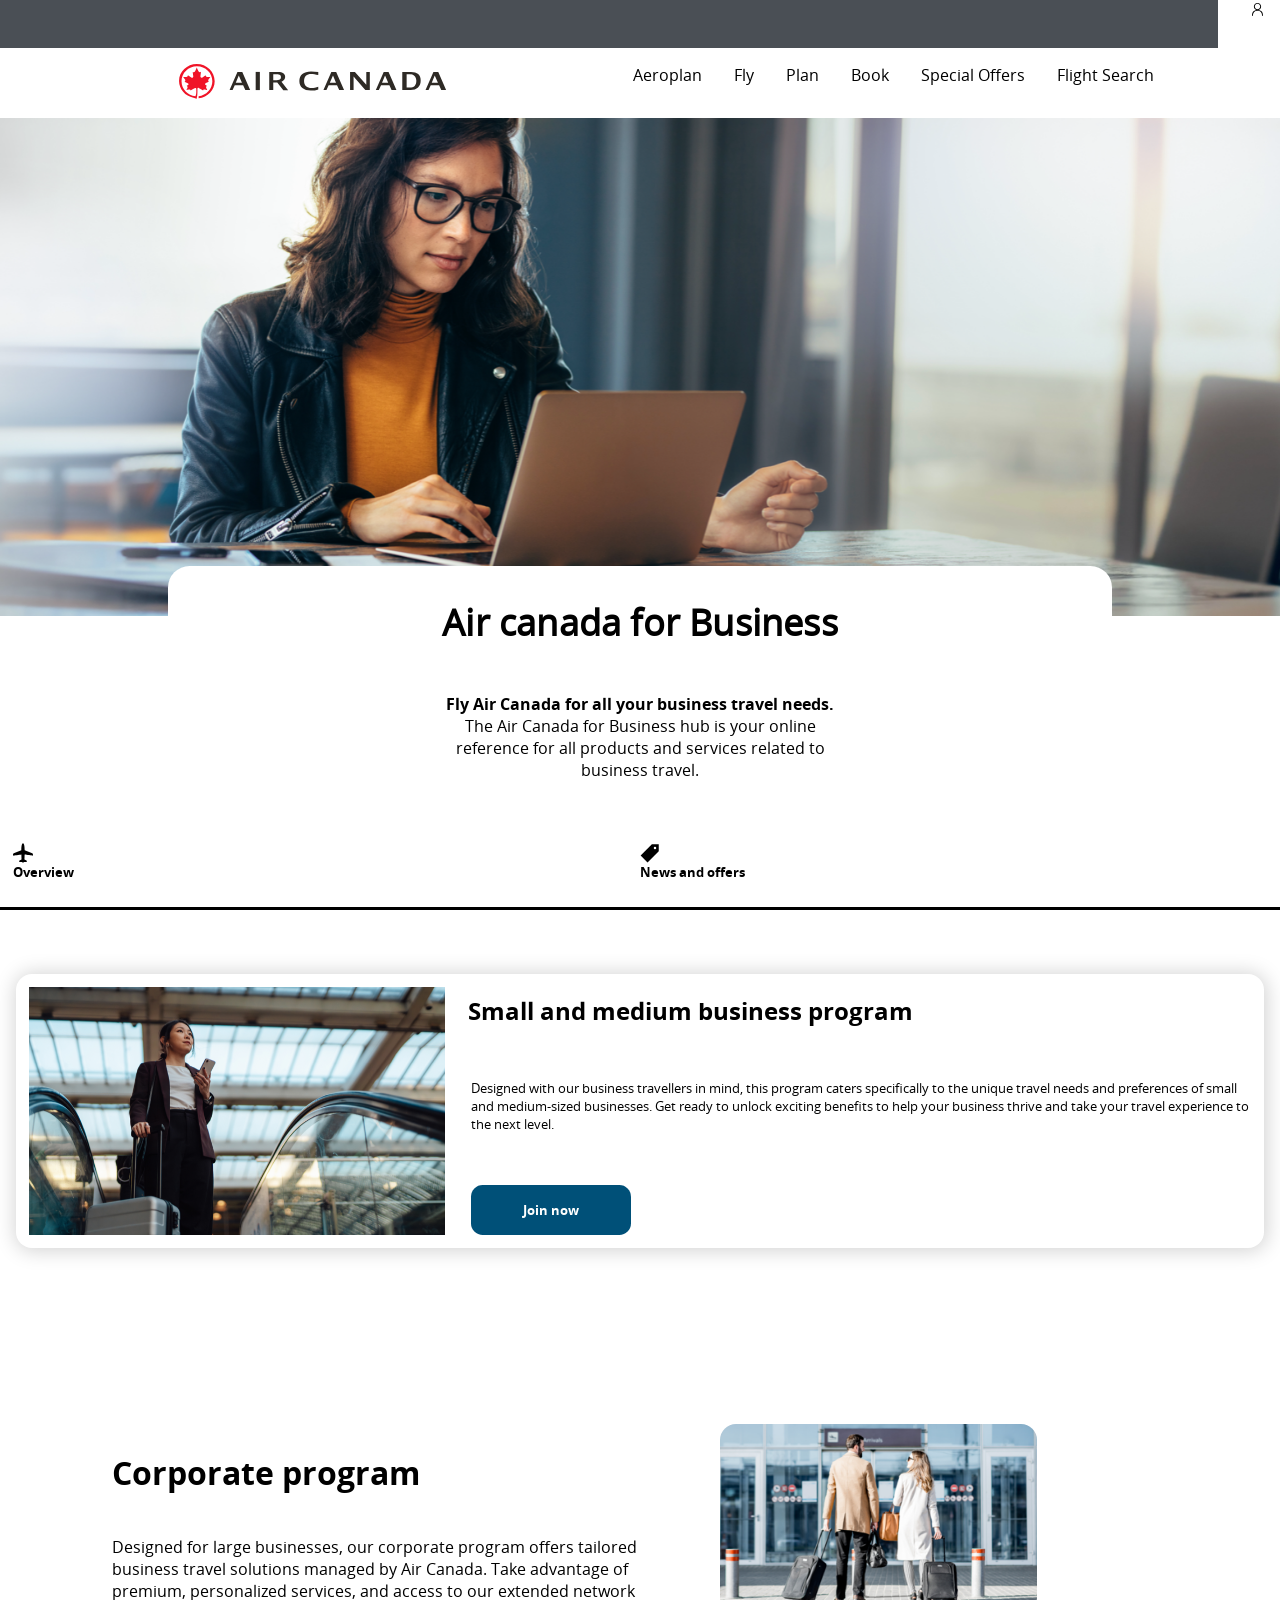
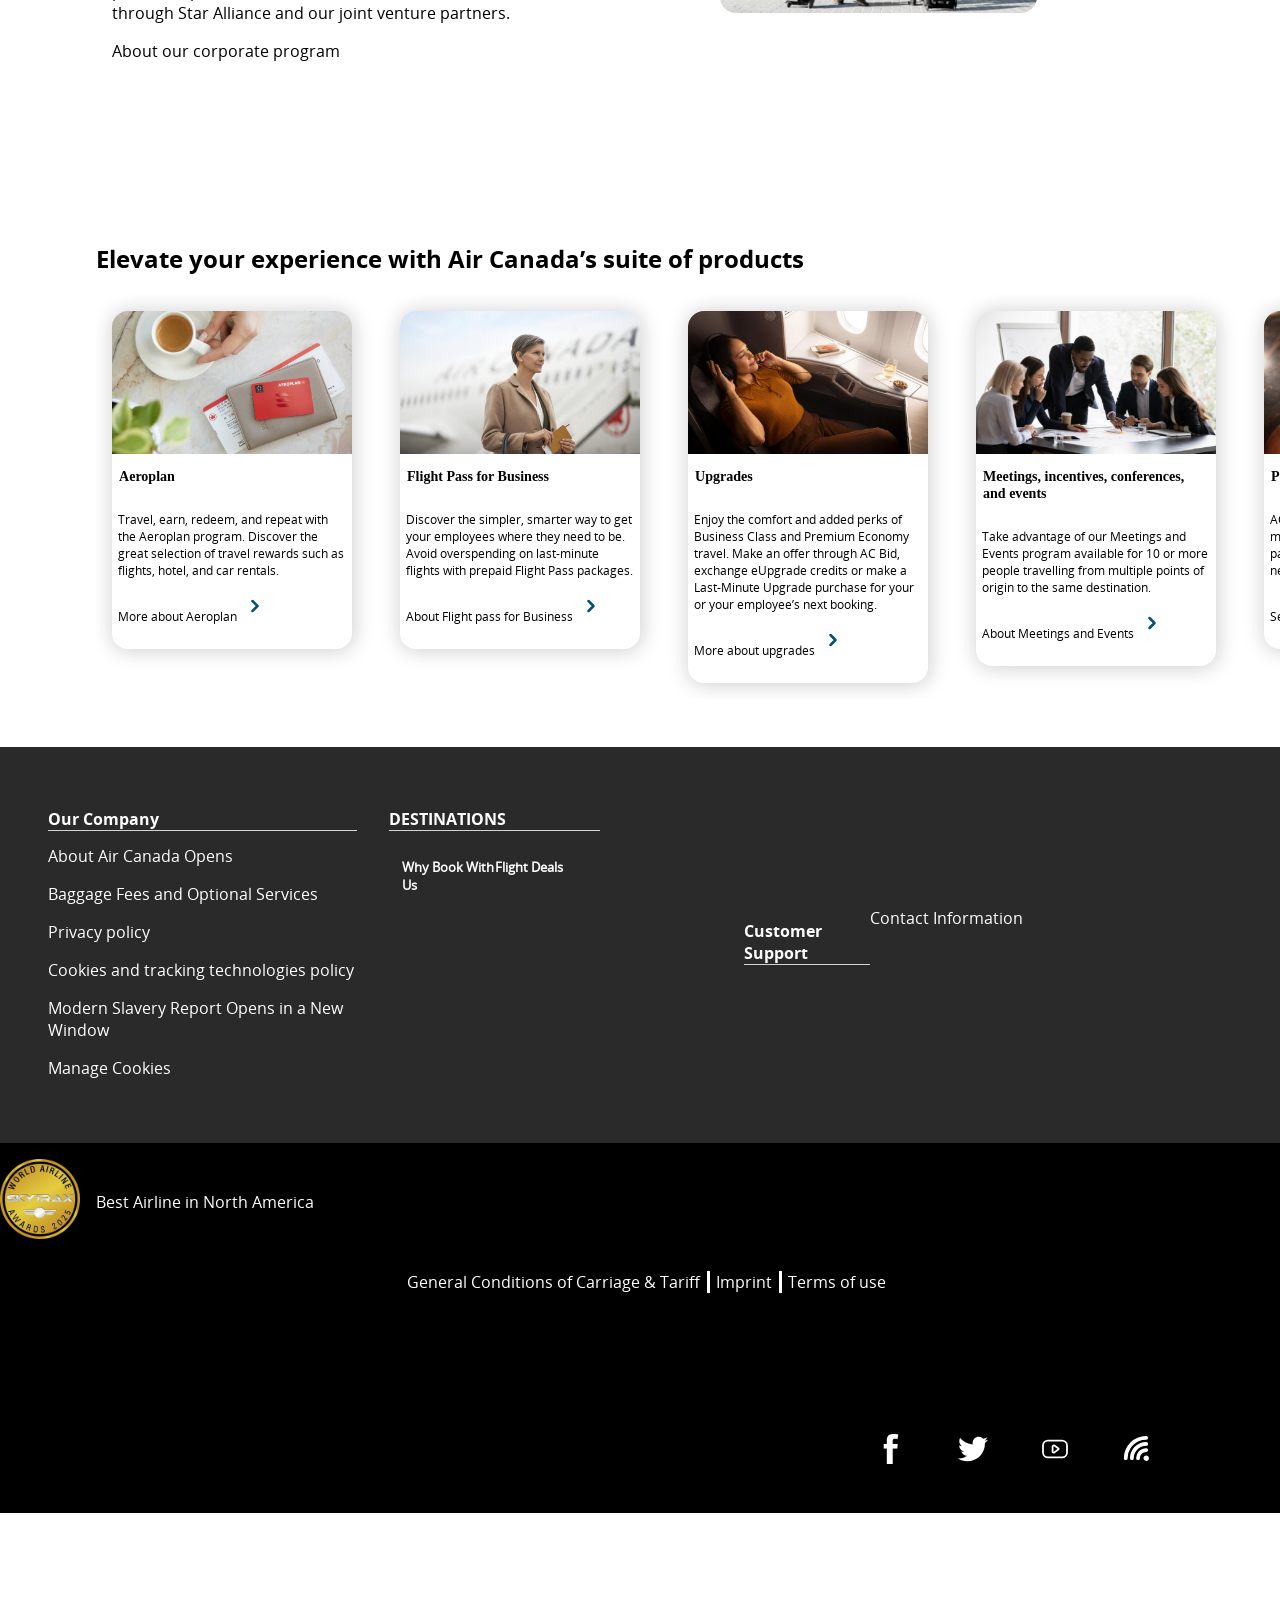
==== commit fe0cd252: "Add files via upload" ====
--- a/tweedepagina.html
+++ b/tweedepagina.html
@@ -6,7 +6,8 @@
     <meta name="viewport" content="width=device-width, initial-scale=1.0">
     <link href="styles/style.css" rel="stylesheet">
     <link rel="stylesheet" href="styles/tweedepagina.css">
-    
+    <script defer src="scripts/script.js"></script>
+
 
 
     <title>Tweede pagina van Aircanada</title>
@@ -17,7 +18,7 @@
 
     <header>
         <nav>
-			<button>
+            <button>
 				<svg width="25px" height="25px" viewBox="-0.5 0 25 25" fill="none" xmlns="http://www.w3.org/2000/svg">
 					<g id="SVGRepo_bgCarrier" stroke-width="0"></g>
 					<g id="SVGRepo_tracerCarrier" stroke-linecap="round" stroke-linejoin="round"></g>
@@ -32,46 +33,52 @@
 				</svg>
 			</button>
 
-			<ul>
-				<form action="Search"></form>
-				<li><a href="Zoekbalk"> <svg width="25px" height="25px" viewBox="0 0 24 24" fill="none"
-							xmlns="http://www.w3.org/2000/svg" stroke="#ffffff">
-							<g id="SVGRepo_bgCarrier" stroke-width="0"></g>
-							<g id="SVGRepo_tracerCarrier" stroke-linecap="round" stroke-linejoin="round"></g>
-							<g id="SVGRepo_iconCarrier">
-								<path
-									d="M15.7955 15.8111L21 21M18 10.5C18 14.6421 14.6421 18 10.5 18C6.35786 18 3 14.6421 3 10.5C3 6.35786 6.35786 3 10.5 3C14.6421 3 18 6.35786 18 10.5Z"
-									stroke="#ffffff" stroke-width="2" stroke-linecap="round" stroke-linejoin="round">
-								</path>
-							</g>
-						</svg></a></li>
-				<li><a href="Flight Search">Flight Search</a></li>
-				<li><a href="Special Offers">Special Offers</a></li>
-				<li><a href="Book">Book</a></li>
-				<li><a href="Plan">Plan</a></li>
-				<li><a href="Fly">Fly</a></li>
-				<li><a href="Aeroplan">Aeroplan</a></li>
-			</ul>
-		</nav>
-
-		<a href="Aircanada logo"><img src="./images/logo.aircanada.svg" alt="logo of Aircanada"></a>
-
-
-		<li><a href="tweedepagina.html"><svg width="15px" height="15px" viewBox="0 0 15 15" fill="none" xmlns="http://www.w3.org/2000/svg">
-			<g id="SVGRepo_bgCarrier" stroke-width="0"></g>
-			<g id="SVGRepo_tracerCarrier" stroke-linecap="round" stroke-linejoin="round"></g>
-			<g id="SVGRepo_iconCarrier">
-				<path fill-rule="evenodd" clip-rule="evenodd"
-					d="M7.5 0.875C5.49797 0.875 3.875 2.49797 3.875 4.5C3.875 6.15288 4.98124 7.54738 6.49373 7.98351C5.2997 8.12901 4.27557 8.55134 3.50407 9.31167C2.52216 10.2794 2.02502 11.72 2.02502 13.5999C2.02502 13.8623 2.23769 14.0749 2.50002 14.0749C2.76236 14.0749 2.97502 13.8623 2.97502 13.5999C2.97502 11.8799 3.42786 10.7206 4.17091 9.9883C4.91536 9.25463 6.02674 8.87499 7.49995 8.87499C8.97317 8.87499 10.0846 9.25463 10.8291 9.98831C11.5721 10.7206 12.025 11.8799 12.025 13.5999C12.025 13.8623 12.2376 14.0749 12.5 14.0749C12.7623 14.075 12.975 13.8623 12.975 13.6C12.975 11.72 12.4778 10.2794 11.4959 9.31166C10.7244 8.55135 9.70025 8.12903 8.50625 7.98352C10.0187 7.5474 11.125 6.15289 11.125 4.5C11.125 2.49797 9.50203 0.875 7.5 0.875ZM4.825 4.5C4.825 3.02264 6.02264 1.825 7.5 1.825C8.97736 1.825 10.175 3.02264 10.175 4.5C10.175 5.97736 8.97736 7.175 7.5 7.175C6.02264 7.175 4.825 5.97736 4.825 4.5Z"
-					fill="#000000"></path>
-			</g>
-		</svg></a></li>
+            <ul>
+                <form action="Search"></form>
+                <li><a href="Zoekbalk"> <svg width="25px" height="25px" viewBox="0 0 24 24" fill="none"
+                            xmlns="http://www.w3.org/2000/svg" stroke="#ffffff">
+                            <g id="SVGRepo_bgCarrier" stroke-width="0"></g>
+                            <g id="SVGRepo_tracerCarrier" stroke-linecap="round" stroke-linejoin="round"></g>
+                            <g id="SVGRepo_iconCarrier">
+                                <path
+                                    d="M15.7955 15.8111L21 21M18 10.5C18 14.6421 14.6421 18 10.5 18C6.35786 18 3 14.6421 3 10.5C3 6.35786 6.35786 3 10.5 3C14.6421 3 18 6.35786 18 10.5Z"
+                                    stroke="#ffffff" stroke-width="2" stroke-linecap="round" stroke-linejoin="round">
+                                </path>
+                            </g>
+                        </svg></a></li>
+                <li><a href="Flight Search">Flight Search</a></li>
+                <li><a href="Special Offers">Special Offers</a></li>
+                <li><a href="Book">Book</a></li>
+                <li><a href="Plan">Plan</a></li>
+                <li><a href="Fly">Fly</a></li>
+                <li><a href="Aeroplan">Aeroplan</a></li>
+            </ul>
+        </nav>
+
+        <a href="Aircanada logo"><img src="./images/logo.aircanada.svg" alt="logo of Aircanada"></a>
+
+
+        <li><a href="index.html"><svg width="15px" height="15px" viewBox="0 0 15 15" fill="none"
+                    xmlns="http://www.w3.org/2000/svg">
+                    <g id="SVGRepo_bgCarrier" stroke-width="0"></g>
+                    <g id="SVGRepo_tracerCarrier" stroke-linecap="round" stroke-linejoin="round"></g>
+                    <g id="SVGRepo_iconCarrier">
+                        <path fill-rule="evenodd" clip-rule="evenodd"
+                            d="M7.5 0.875C5.49797 0.875 3.875 2.49797 3.875 4.5C3.875 6.15288 4.98124 7.54738 6.49373 7.98351C5.2997 8.12901 4.27557 8.55134 3.50407 9.31167C2.52216 10.2794 2.02502 11.72 2.02502 13.5999C2.02502 13.8623 2.23769 14.0749 2.50002 14.0749C2.76236 14.0749 2.97502 13.8623 2.97502 13.5999C2.97502 11.8799 3.42786 10.7206 4.17091 9.9883C4.91536 9.25463 6.02674 8.87499 7.49995 8.87499C8.97317 8.87499 10.0846 9.25463 10.8291 9.98831C11.5721 10.7206 12.025 11.8799 12.025 13.5999C12.025 13.8623 12.2376 14.0749 12.5 14.0749C12.7623 14.075 12.975 13.8623 12.975 13.6C12.975 11.72 12.4778 10.2794 11.4959 9.31166C10.7244 8.55135 9.70025 8.12903 8.50625 7.98352C10.0187 7.5474 11.125 6.15289 11.125 4.5C11.125 2.49797 9.50203 0.875 7.5 0.875ZM4.825 4.5C4.825 3.02264 6.02264 1.825 7.5 1.825C8.97736 1.825 10.175 3.02264 10.175 4.5C10.175 5.97736 8.97736 7.175 7.5 7.175C6.02264 7.175 4.825 5.97736 4.825 4.5Z"
+                            fill="#000000"></path>
+                    </g>
+                </svg></a></li>
     </header>
 
     <main>
         <section>
             <h1>Air canada for Business</h1>
-            <img src="./images/beginfoto.tweedepagina" alt="woman who is working on her laptop">
+            <!-- <img src="./images/beginfoto.tweedepagina" alt="woman who is working on her laptop"> -->
+
+            <picture>
+				<source srcset="images/beginfoto.destkop2" media="(width >= 54em)" />
+				<img src="images/beginfoto.tweedepagina" alt="MDN" />
+			</picture>
         </section>
 
         <section>
@@ -81,35 +88,37 @@
                 your online reference for all products and services related to business travel.
             </p>
             <ul>
-                <li><a href="Overview"><svg height="50px" width="50px" version="1.1" id="_x32_" xmlns="http://www.w3.org/2000/svg"
-                    xmlns:xlink="http://www.w3.org/1999/xlink" viewBox="0 0 512 512" xml:space="preserve"
-                    fill="#000000">
-                    <g id="SVGRepo_bgCarrier" stroke-width="0"></g>
-                    <g id="SVGRepo_tracerCarrier" stroke-linecap="round" stroke-linejoin="round"></g>
-                    <g id="SVGRepo_iconCarrier">
-                        <style type="text/css">
-                            .st0 {
-                                fill: #000000;
-                            }
-                        </style>
-                        <g>
-                            <path class="st0"
-                                d="M511.06,286.261c-0.387-10.849-7.42-20.615-18.226-25.356l-193.947-74.094 C298.658,78.15,285.367,3.228,256.001,3.228c-29.366,0-42.657,74.922-42.885,183.583L19.167,260.904 C8.345,265.646,1.33,275.412,0.941,286.261L0.008,311.97c-0.142,3.886,1.657,7.623,4.917,10.188 c3.261,2.564,7.597,3.684,11.845,3.049c0,0,151.678-22.359,198.037-29.559c1.85,82.016,4.019,127.626,4.019,127.626l-51.312,24.166 c-6.046,2.38-10.012,8.206-10.012,14.701v9.465c0,4.346,1.781,8.505,4.954,11.493c3.155,2.987,7.403,4.539,11.74,4.292l64.83-3.667 c2.08,14.436,8.884,25.048,16.975,25.048c8.091,0,14.877-10.612,16.975-25.048l64.832,3.667c4.336,0.246,8.584-1.305,11.738-4.292 c3.174-2.988,4.954-7.148,4.954-11.493v-9.465c0-6.495-3.966-12.321-10.012-14.701l-51.329-24.166c0,0,2.186-45.61,4.037-127.626 c46.358,7.2,198.036,29.559,198.036,29.559c4.248,0.635,8.602-0.485,11.845-3.049c3.261-2.565,5.041-6.302,4.918-10.188 L511.06,286.261z">
-                            </path>
-                        </g>
-                    </g>
-                </svg> Overview</a></li>
-                
-               
-                <li><a href="News and offers"> <svg fill="#000000" width="45px" height="45px" viewBox="0 0 512 512" xmlns="http://www.w3.org/2000/svg">
-                    <g id="SVGRepo_bgCarrier" stroke-width="0"></g>
-                    <g id="SVGRepo_tracerCarrier" stroke-linecap="round" stroke-linejoin="round"></g>
-                    <g id="SVGRepo_iconCarrier">
-                        <title>ionicons-v5-p</title>
-                        <path d="M304,32,16,320,192,496,480,208V32Zm80,128a32,32,0,1,1,32-32A32,32,0,0,1,384,160Z">
-                        </path>
-                    </g>
-                </svg> News and offers</a></li>
+                <li><a href="Overview"><svg height="20px" width="20px" version="1.1" id="_x32_"
+                            xmlns="http://www.w3.org/2000/svg" xmlns:xlink="http://www.w3.org/1999/xlink"
+                            viewBox="0 0 512 512" xml:space="preserve" fill="#000000">
+                            <g id="SVGRepo_bgCarrier" stroke-width="0"></g>
+                            <g id="SVGRepo_tracerCarrier" stroke-linecap="round" stroke-linejoin="round"></g>
+                            <g id="SVGRepo_iconCarrier">
+                                <style type="text/css">
+                                    .st0 {
+                                        fill: #000000;
+                                    }
+                                </style>
+                                <g>
+                                    <path class="st0"
+                                        d="M511.06,286.261c-0.387-10.849-7.42-20.615-18.226-25.356l-193.947-74.094 C298.658,78.15,285.367,3.228,256.001,3.228c-29.366,0-42.657,74.922-42.885,183.583L19.167,260.904 C8.345,265.646,1.33,275.412,0.941,286.261L0.008,311.97c-0.142,3.886,1.657,7.623,4.917,10.188 c3.261,2.564,7.597,3.684,11.845,3.049c0,0,151.678-22.359,198.037-29.559c1.85,82.016,4.019,127.626,4.019,127.626l-51.312,24.166 c-6.046,2.38-10.012,8.206-10.012,14.701v9.465c0,4.346,1.781,8.505,4.954,11.493c3.155,2.987,7.403,4.539,11.74,4.292l64.83-3.667 c2.08,14.436,8.884,25.048,16.975,25.048c8.091,0,14.877-10.612,16.975-25.048l64.832,3.667c4.336,0.246,8.584-1.305,11.738-4.292 c3.174-2.988,4.954-7.148,4.954-11.493v-9.465c0-6.495-3.966-12.321-10.012-14.701l-51.329-24.166c0,0,2.186-45.61,4.037-127.626 c46.358,7.2,198.036,29.559,198.036,29.559c4.248,0.635,8.602-0.485,11.845-3.049c3.261-2.565,5.041-6.302,4.918-10.188 L511.06,286.261z">
+                                    </path>
+                                </g>
+                            </g>
+                        </svg> Overview</a></li>
+
+
+                <li><a href="News and offers"> <svg fill="#000000" width="20px" height="20px" viewBox="0 0 512 512"
+                            xmlns="http://www.w3.org/2000/svg">
+                            <g id="SVGRepo_bgCarrier" stroke-width="0"></g>
+                            <g id="SVGRepo_tracerCarrier" stroke-linecap="round" stroke-linejoin="round"></g>
+                            <g id="SVGRepo_iconCarrier">
+                                <title>ionicons-v5-p</title>
+                                <path
+                                    d="M304,32,16,320,192,496,480,208V32Zm80,128a32,32,0,1,1,32-32A32,32,0,0,1,384,160Z">
+                                </path>
+                            </g>
+                        </svg> News and offers</a></li>
             </ul>
         </section>
 
@@ -146,147 +155,159 @@
                 <li>
                     <article>
                         <h3>Aeroplan</h3>
-                        <img src="./images/aeroplan.pagina2" alt="coffee is getting grabbed of a table with tickets on it">
-                        <p>Travel, earn, redeem, and repeat with the Aeroplan program. Discover the great selection of travel
+                        <img src="./images/aeroplan.pagina2"
+                            alt="coffee is getting grabbed of a table with tickets on it">
+                        <p>Travel, earn, redeem, and repeat with the Aeroplan program. Discover the great selection of
+                            travel
                             rewards such as flights, hotel, and car rentals.</p>
-                        <li><a href="More about Aeroplan">More about Aeroplan <svg width="30px" height="30px"
-                                    viewBox="0 0 24 24" fill="none" xmlns="http://www.w3.org/2000/svg" stroke="#005078">
-                                    <g id="SVGRepo_bgCarrier" stroke-width="0"></g>
-                                    <g id="SVGRepo_tracerCarrier" stroke-linecap="round" stroke-linejoin="round"></g>
-                                    <g id="SVGRepo_iconCarrier">
-                                        <path d="M10 16L14 12L10 8" stroke="#005078" stroke-width="2" stroke-linecap="round"
-                                            stroke-linejoin="round"></path>
-                                    </g>
-                                </svg></a></li>
-                    </article>
+                <li><a href="More about Aeroplan">More about Aeroplan <svg width="30px" height="30px"
+                            viewBox="0 0 24 24" fill="none" xmlns="http://www.w3.org/2000/svg" stroke="#005078">
+                            <g id="SVGRepo_bgCarrier" stroke-width="0"></g>
+                            <g id="SVGRepo_tracerCarrier" stroke-linecap="round" stroke-linejoin="round"></g>
+                            <g id="SVGRepo_iconCarrier">
+                                <path d="M10 16L14 12L10 8" stroke="#005078" stroke-width="2" stroke-linecap="round"
+                                    stroke-linejoin="round"></path>
+                            </g>
+                        </svg></a></li>
+                </article>
                 </li>
                 <li>
                     <article>
                         <h3>Flight Pass for Business</h3>
                         <img src="./images/flightpass.pagina2"
                             alt="woman walking next to the airplane with a plane ticket in her hand">
-                        <p>Discover the simpler, smarter way to get your employees where they need to be. Avoid overspending on
+                        <p>Discover the simpler, smarter way to get your employees where they need to be. Avoid
+                            overspending on
                             last-minute flights with prepaid Flight Pass packages.</p>
-                        <li><a href="About Flight pass for Business">About Flight pass for Business <svg width="30px"
-                                    height="30px" viewBox="0 0 24 24" fill="none" xmlns="http://www.w3.org/2000/svg"
-                                    stroke="#005078">
-                                    <g id="SVGRepo_bgCarrier" stroke-width="0"></g>
-                                    <g id="SVGRepo_tracerCarrier" stroke-linecap="round" stroke-linejoin="round"></g>
-                                    <g id="SVGRepo_iconCarrier">
-                                        <path d="M10 16L14 12L10 8" stroke="#005078" stroke-width="2" stroke-linecap="round"
-                                            stroke-linejoin="round"></path>
-                                    </g>
-                                </svg></a></li>
-                    </article>
+                <li><a href="About Flight pass for Business">About Flight pass for Business <svg width="30px"
+                            height="30px" viewBox="0 0 24 24" fill="none" xmlns="http://www.w3.org/2000/svg"
+                            stroke="#005078">
+                            <g id="SVGRepo_bgCarrier" stroke-width="0"></g>
+                            <g id="SVGRepo_tracerCarrier" stroke-linecap="round" stroke-linejoin="round"></g>
+                            <g id="SVGRepo_iconCarrier">
+                                <path d="M10 16L14 12L10 8" stroke="#005078" stroke-width="2" stroke-linecap="round"
+                                    stroke-linejoin="round"></path>
+                            </g>
+                        </svg></a></li>
+                </article>
                 </li>
                 <li>
                     <article>
                         <h3>Upgrades</h3>
                         <img src="./images/upgrades.pagina2" alt="woman listening to music in businessclass">
-                        <p>Enjoy the comfort and added perks of Business Class and Premium Economy travel. Make an offer through
-                            AC Bid, exchange eUpgrade credits or make a Last-Minute Upgrade purchase for your or your employee’s
+                        <p>Enjoy the comfort and added perks of Business Class and Premium Economy travel. Make an offer
+                            through
+                            AC Bid, exchange eUpgrade credits or make a Last-Minute Upgrade purchase for your or your
+                            employee’s
                             next booking.</p>
-                        <li><a href="More about upgrades">More about upgrades <svg width="30px" height="30px"
-                                    viewBox="0 0 24 24" fill="none" xmlns="http://www.w3.org/2000/svg" stroke="#005078">
-                                    <g id="SVGRepo_bgCarrier" stroke-width="0"></g>
-                                    <g id="SVGRepo_tracerCarrier" stroke-linecap="round" stroke-linejoin="round"></g>
-                                    <g id="SVGRepo_iconCarrier">
-                                        <path d="M10 16L14 12L10 8" stroke="#005078" stroke-width="2" stroke-linecap="round"
-                                            stroke-linejoin="round"></path>
-                                    </g>
-                                </svg></a></li>
-                    </article>
+                <li><a href="More about upgrades">More about upgrades <svg width="30px" height="30px"
+                            viewBox="0 0 24 24" fill="none" xmlns="http://www.w3.org/2000/svg" stroke="#005078">
+                            <g id="SVGRepo_bgCarrier" stroke-width="0"></g>
+                            <g id="SVGRepo_tracerCarrier" stroke-linecap="round" stroke-linejoin="round"></g>
+                            <g id="SVGRepo_iconCarrier">
+                                <path d="M10 16L14 12L10 8" stroke="#005078" stroke-width="2" stroke-linecap="round"
+                                    stroke-linejoin="round"></path>
+                            </g>
+                        </svg></a></li>
+                </article>
                 </li>
                 <li>
                     <article>
                         <h3>Meetings, incentives, conferences, and events</h3>
                         <img src="./images/meetings.pagina2" alt="People in a meeting at the office">
-                        <p>Take advantage of our Meetings and Events program available for 10 or more people travelling from
+                        <p>Take advantage of our Meetings and Events program available for 10 or more people travelling
+                            from
                             multiple points of origin to the same destination.</p>
-                        <li><a href="About Meetings and Events">About Meetings and Events <svg width="30px" height="30px"
-                                    viewBox="0 0 24 24" fill="none" xmlns="http://www.w3.org/2000/svg" stroke="#005078">
-                                    <g id="SVGRepo_bgCarrier" stroke-width="0"></g>
-                                    <g id="SVGRepo_tracerCarrier" stroke-linecap="round" stroke-linejoin="round"></g>
-                                    <g id="SVGRepo_iconCarrier">
-                                        <path d="M10 16L14 12L10 8" stroke="#005078" stroke-width="2" stroke-linecap="round"
-                                            stroke-linejoin="round"></path>
-                                    </g>
-                                </svg></a></li>
-                    </article>
+                <li><a href="About Meetings and Events">About Meetings and Events <svg width="30px" height="30px"
+                            viewBox="0 0 24 24" fill="none" xmlns="http://www.w3.org/2000/svg" stroke="#005078">
+                            <g id="SVGRepo_bgCarrier" stroke-width="0"></g>
+                            <g id="SVGRepo_tracerCarrier" stroke-linecap="round" stroke-linejoin="round"></g>
+                            <g id="SVGRepo_iconCarrier">
+                                <path d="M10 16L14 12L10 8" stroke="#005078" stroke-width="2" stroke-linecap="round"
+                                    stroke-linejoin="round"></path>
+                            </g>
+                        </svg></a></li>
+                </article>
                 </li>
                 <li>
                     <article>
                         <h3>Payment options</h3>
                         <img src="./images/payment.pagina2" alt="paying with a visacard">
-                        <p>AC Wallet, Air Canada Gift Cards and more. Air Canada offers a suite of payment options that suit
+                        <p>AC Wallet, Air Canada Gift Cards and more. Air Canada offers a suite of payment options that
+                            suit
                             your travel needs.</p>
-                        <li><a href="See our payment options">See our payment options <svg width="30px" height="30px"
-                                    viewBox="0 0 24 24" fill="none" xmlns="http://www.w3.org/2000/svg" stroke="#005078">
-                                    <g id="SVGRepo_bgCarrier" stroke-width="0"></g>
-                                    <g id="SVGRepo_tracerCarrier" stroke-linecap="round" stroke-linejoin="round"></g>
-                                    <g id="SVGRepo_iconCarrier">
-                                        <path d="M10 16L14 12L10 8" stroke="#005078" stroke-width="2" stroke-linecap="round"
-                                            stroke-linejoin="round"></path>
-                                    </g>
-                                </svg></a></li>
-                    </article>
+                <li><a href="See our payment options">See our payment options <svg width="30px" height="30px"
+                            viewBox="0 0 24 24" fill="none" xmlns="http://www.w3.org/2000/svg" stroke="#005078">
+                            <g id="SVGRepo_bgCarrier" stroke-width="0"></g>
+                            <g id="SVGRepo_tracerCarrier" stroke-linecap="round" stroke-linejoin="round"></g>
+                            <g id="SVGRepo_iconCarrier">
+                                <path d="M10 16L14 12L10 8" stroke="#005078" stroke-width="2" stroke-linecap="round"
+                                    stroke-linejoin="round"></path>
+                            </g>
+                        </svg></a></li>
+                </article>
                 </li>
                 <li>
                     <article>
                         <h3>Air Canada Lounges</h3>
                         <img src="./images/lounges.pagina2" alt="Air canada lounge with two woman sitting at the bar">
-                        <p>Take a break from the crowds to relax, recharge and refuel. Our award-winning Maple Leaf Lounges, Air
-                            Canada Cafés, and Air Canada Signature Suites are located in 18 airports across Canada, the United
+                        <p>Take a break from the crowds to relax, recharge and refuel. Our award-winning Maple Leaf
+                            Lounges, Air
+                            Canada Cafés, and Air Canada Signature Suites are located in 18 airports across Canada, the
+                            United
                             States and Europe.</p>
-                        <li><a href="Discover iur Lounges">Discover iur Lounges <svg width="30px" height="30px"
-                                    viewBox="0 0 24 24" fill="none" xmlns="http://www.w3.org/2000/svg" stroke="#005078">
-                                    <g id="SVGRepo_bgCarrier" stroke-width="0"></g>
-                                    <g id="SVGRepo_tracerCarrier" stroke-linecap="round" stroke-linejoin="round"></g>
-                                    <g id="SVGRepo_iconCarrier">
-                                        <path d="M10 16L14 12L10 8" stroke="#005078" stroke-width="2" stroke-linecap="round"
-                                            stroke-linejoin="round"></path>
-                                    </g>
-                                </svg></a></li>
-                    </article>
+                <li><a href="Discover iur Lounges">Discover iur Lounges <svg width="30px" height="30px"
+                            viewBox="0 0 24 24" fill="none" xmlns="http://www.w3.org/2000/svg" stroke="#005078">
+                            <g id="SVGRepo_bgCarrier" stroke-width="0"></g>
+                            <g id="SVGRepo_tracerCarrier" stroke-linecap="round" stroke-linejoin="round"></g>
+                            <g id="SVGRepo_iconCarrier">
+                                <path d="M10 16L14 12L10 8" stroke="#005078" stroke-width="2" stroke-linecap="round"
+                                    stroke-linejoin="round"></path>
+                            </g>
+                        </svg></a></li>
+                </article>
                 </li>
 
                 <li>
                     <article>
                         <h3>Preferred Seats</h3>
                         <img src="./images/preferredseats.pagina2" alt="economy seats at the airplane">
-                        <p>Relax with a Preferred Seat. Enjoy some extra space by getting up to 10 cm (4 in) of extra space
-                            between seats. Get earlier access to overhead bin space with Zone 3 boarding and exit sooner upon
+                        <p>Relax with a Preferred Seat. Enjoy some extra space by getting up to 10 cm (4 in) of extra
+                            space
+                            between seats. Get earlier access to overhead bin space with Zone 3 boarding and exit sooner
+                            upon
                             arrival.</p>
-                        <li><a href="Learn more about Preferred Seats">Learn more abour Preferred Seats<svg width="30px"
-                                    height="30px" viewBox="0 0 24 24" fill="none" xmlns="http://www.w3.org/2000/svg"
-                                    stroke="#005078">
-                                    <g id="SVGRepo_bgCarrier" stroke-width="0"></g>
-                                    <g id="SVGRepo_tracerCarrier" stroke-linecap="round" stroke-linejoin="round"></g>
-                                    <g id="SVGRepo_iconCarrier">
-                                        <path d="M10 16L14 12L10 8" stroke="#005078" stroke-width="2" stroke-linecap="round"
-                                            stroke-linejoin="round"></path>
-                                    </g>
-                                </svg></a></li>
-                    </article>
+                <li><a href="Learn more about Preferred Seats">Learn more abour Preferred Seats<svg width="30px"
+                            height="30px" viewBox="0 0 24 24" fill="none" xmlns="http://www.w3.org/2000/svg"
+                            stroke="#005078">
+                            <g id="SVGRepo_bgCarrier" stroke-width="0"></g>
+                            <g id="SVGRepo_tracerCarrier" stroke-linecap="round" stroke-linejoin="round"></g>
+                            <g id="SVGRepo_iconCarrier">
+                                <path d="M10 16L14 12L10 8" stroke="#005078" stroke-width="2" stroke-linecap="round"
+                                    stroke-linejoin="round"></path>
+                            </g>
+                        </svg></a></li>
+                </article>
                 </li>
 
                 <li>
                     <article>
                         <h3>Cancel for Any Reason</h3>
                         <img src="./images/cancel.pagina2" alt="man smiling at his laptop while working">
-                        <p>Cancel your flight booking, for any reason, up to 24 hours before departure. Cancelling is easy via
+                        <p>Cancel your flight booking, for any reason, up to 24 hours before departure. Cancelling is
+                            easy via
                             the My Booking page, powered by HTS. Terms & Conditions apply.</p>
-                        <li><a href="Learn more about Cancel for Ant Reason">Learn more about Cancel for Ant Reason <svg
-                                    width="30px" height="30px" viewBox="0 0 24 24" fill="none"
-                                    xmlns="http://www.w3.org/2000/svg" stroke="#005078">
-                                    <g id="SVGRepo_bgCarrier" stroke-width="0"></g>
-                                    <g id="SVGRepo_tracerCarrier" stroke-linecap="round" stroke-linejoin="round"></g>
-                                    <g id="SVGRepo_iconCarrier">
-                                        <path d="M10 16L14 12L10 8" stroke="#005078" stroke-width="2" stroke-linecap="round"
-                                            stroke-linejoin="round"></path>
-                                    </g>
-                                </svg></a></li>
-                    </article>
+                <li><a href="Learn more about Cancel for Ant Reason">Learn more about Cancel for Ant Reason <svg
+                            width="30px" height="30px" viewBox="0 0 24 24" fill="none"
+                            xmlns="http://www.w3.org/2000/svg" stroke="#005078">
+                            <g id="SVGRepo_bgCarrier" stroke-width="0"></g>
+                            <g id="SVGRepo_tracerCarrier" stroke-linecap="round" stroke-linejoin="round"></g>
+                            <g id="SVGRepo_iconCarrier">
+                                <path d="M10 16L14 12L10 8" stroke="#005078" stroke-width="2" stroke-linecap="round"
+                                    stroke-linejoin="round"></path>
+                            </g>
+                        </svg></a></li>
+                </article>
                 </li>
 
                 <li>
@@ -294,18 +315,19 @@
                         <h3>eVisa</h3>
                         <img src="./images/visa.pagina2"
                             alt="woman smiling at her laptop while writing in her notebooks">
-                        <p>Getting ready for your trip? You can now purchase your travel eVisa through our Travel Ready Hub,
+                        <p>Getting ready for your trip? You can now purchase your travel eVisa through our Travel Ready
+                            Hub,
                             powered by Sherpa.</p>
-                        <li><a href="Learn more">Learn more <svg width="30px" height="30px" viewBox="0 0 24 24" fill="none"
-                                    xmlns="http://www.w3.org/2000/svg" stroke="#005078">
-                                    <g id="SVGRepo_bgCarrier" stroke-width="0"></g>
-                                    <g id="SVGRepo_tracerCarrier" stroke-linecap="round" stroke-linejoin="round"></g>
-                                    <g id="SVGRepo_iconCarrier">
-                                        <path d="M10 16L14 12L10 8" stroke="#005078" stroke-width="2" stroke-linecap="round"
-                                            stroke-linejoin="round"></path>
-                                    </g>
-                                </svg></a></li>
-                    </article>
+                <li><a href="Learn more">Learn more <svg width="30px" height="30px" viewBox="0 0 24 24" fill="none"
+                            xmlns="http://www.w3.org/2000/svg" stroke="#005078">
+                            <g id="SVGRepo_bgCarrier" stroke-width="0"></g>
+                            <g id="SVGRepo_tracerCarrier" stroke-linecap="round" stroke-linejoin="round"></g>
+                            <g id="SVGRepo_iconCarrier">
+                                <path d="M10 16L14 12L10 8" stroke="#005078" stroke-width="2" stroke-linecap="round"
+                                    stroke-linejoin="round"></path>
+                            </g>
+                        </svg></a></li>
+                </article>
                 </li>
             </ul>
 
@@ -351,71 +373,83 @@
             <p>Best Airline in North America</p>
         </section>
 
-        <ul>
-            <li><a href="General Conditions of Carriage & Tariff">General Conditions of Carriage & Tariff</a></li>
-            <li><a href="Imprint">Imprint</a></li>
-            <li><a href="Terms of use">Terms of use</a></li>
-        </ul>
-
-        <ul>
-            <li>
-                <a href="facebook"><svg fill="#ffffff" height="30px" width="30px" version="1.1" id="Layer_1"
-                        xmlns="http://www.w3.org/2000/svg" xmlns:xlink="http://www.w3.org/1999/xlink"
-                        viewBox="-337 273 123.5 256" xml:space="preserve" stroke="#ffffff">
-                        <g id="SVGRepo_bgCarrier" stroke-width="0"></g>
-                        <g id="SVGRepo_tracerCarrier" stroke-linecap="round" stroke-linejoin="round"></g>
-                        <g id="SVGRepo_iconCarrier">
-                            <path
-                                d="M-260.9,327.8c0-10.3,9.2-14,19.5-14c10.3,0,21.3,3.2,21.3,3.2l6.6-39.2c0,0-14-4.8-47.4-4.8c-20.5,0-32.4,7.8-41.1,19.3 c-8.2,10.9-8.5,28.4-8.5,39.7v25.7H-337V396h26.5v133h49.6V396h39.3l2.9-38.3h-42.2V327.8z">
-                            </path>
-                        </g>
-                    </svg></a>
-            </li>
-            <li>
-                <a href="twitter"><svg fill="#ffffff" version="1.1" xmlns="http://www.w3.org/2000/svg"
-                        xmlns:xlink="http://www.w3.org/1999/xlink" width="30px" height="30px" viewBox="0 0 512 512"
-                        xml:space="preserve" stroke="#ffffff">
-                        <g id="SVGRepo_bgCarrier" stroke-width="0"></g>
-                        <g id="SVGRepo_tracerCarrier" stroke-linecap="round" stroke-linejoin="round"></g>
-                        <g id="SVGRepo_iconCarrier">
-                            <g id="7935ec95c421cee6d86eb22ecd12f847">
-                                <path style="display: inline;"
-                                    d="M459.186,151.787c0.203,4.501,0.305,9.023,0.305,13.565 c0,138.542-105.461,298.285-298.274,298.285c-59.209,0-114.322-17.357-160.716-47.104c8.212,0.973,16.546,1.47,25.012,1.47 c49.121,0,94.318-16.759,130.209-44.884c-45.887-0.841-84.596-31.154-97.938-72.804c6.408,1.227,12.968,1.886,19.73,1.886 c9.55,0,18.816-1.287,27.617-3.68c-47.955-9.633-84.1-52.001-84.1-102.795c0-0.446,0-0.882,0.011-1.318 c14.133,7.847,30.294,12.562,47.488,13.109c-28.134-18.796-46.637-50.885-46.637-87.262c0-19.212,5.16-37.218,14.193-52.7 c51.707,63.426,128.941,105.156,216.072,109.536c-1.784-7.675-2.718-15.674-2.718-23.896c0-57.891,46.941-104.832,104.832-104.832 c30.173,0,57.404,12.734,76.525,33.102c23.887-4.694,46.313-13.423,66.569-25.438c-7.827,24.485-24.434,45.025-46.089,58.002 c21.209-2.535,41.426-8.171,60.222-16.505C497.448,118.542,479.666,137.004,459.186,151.787z">
-                                </path>
-                            </g>
-                        </g>
-                    </svg></a>
-            </li>
-            <li>
-                <a href="youtube"><svg width="30px" height="30px" viewBox="0 -0.5 25 25" fill="none"
-                        xmlns="http://www.w3.org/2000/svg" stroke="#ffffff">
-                        <g id="SVGRepo_bgCarrier" stroke-width="0"></g>
-                        <g id="SVGRepo_tracerCarrier" stroke-linecap="round" stroke-linejoin="round"></g>
-                        <g id="SVGRepo_iconCarrier">
-                            <path fill-rule="evenodd" clip-rule="evenodd"
-                                d="M18.168 19.0028C20.4724 19.0867 22.41 17.29 22.5 14.9858V9.01982C22.41 6.71569 20.4724 4.91893 18.168 5.00282H6.832C4.52763 4.91893 2.58998 6.71569 2.5 9.01982V14.9858C2.58998 17.29 4.52763 19.0867 6.832 19.0028H18.168Z"
-                                stroke="#ffffff" stroke-width="1.5" stroke-linecap="round" stroke-linejoin="round">
-                            </path>
-                            <path fill-rule="evenodd" clip-rule="evenodd"
-                                d="M12.008 9.17784L15.169 11.3258C15.3738 11.4454 15.4997 11.6647 15.4997 11.9018C15.4997 12.139 15.3738 12.3583 15.169 12.4778L12.008 14.8278C11.408 15.2348 10.5 14.8878 10.5 14.2518V9.75184C10.5 9.11884 11.409 8.77084 12.008 9.17784Z"
-                                stroke="#ffffff" stroke-width="1.5" stroke-linecap="round" stroke-linejoin="round">
-                            </path>
-                        </g>
-                    </svg></a>
-            </li>
-            <li>
-                <a href="internet"></a><svg fill="#ffffff" width="6=30px" height="30px" viewBox="0 0 24 24"
-                    xmlns="http://www.w3.org/2000/svg" stroke="#ffffff">
-                    <g id="SVGRepo_bgCarrier" stroke-width="0"></g>
-                    <g id="SVGRepo_tracerCarrier" stroke-linecap="round" stroke-linejoin="round"></g>
-                    <g id="SVGRepo_iconCarrier">
-                        <path
-                            d="M20.364,3a1,1,0,0,1-1,1A15.381,15.381,0,0,0,4,19.363a1,1,0,0,1-2,0A17.384,17.384,0,0,1,19.364,2,1,1,0,0,1,20.364,3ZM7.909,20.363a1,1,0,0,0,1-1A10.467,10.467,0,0,1,19.364,8.909a1,1,0,1,0,0-2A12.469,12.469,0,0,0,6.909,19.363,1,1,0,0,0,7.909,20.363Zm5.909-1a5.552,5.552,0,0,1,5.546-5.545,1,1,0,0,0,0-2,7.554,7.554,0,0,0-7.546,7.545,1,1,0,0,0,2,0Zm7.182,0A1.637,1.637,0,1,0,19.364,21,1.637,1.637,0,0,0,21,19.364Z">
-                        </path>
-                    </g>
-                </svg>
-            </li>
-        </ul>
+        <section>
+            <nav>
+                <ul>
+                    <li><a href="General Conditions of Carriage & Tariff">General Conditions of Carriage & Tariff</a>
+                    </li>
+                    <li><a href="Imprint">Imprint</a></li>
+                    <li><a href="Terms of use">Terms of use</a></li>
+                </ul>
+            </nav>
+        </section>
+
+        <section>
+			<nav>
+				<ul>
+					<li>
+						<a href="facebook"><svg fill="#ffffff" height="30px" width="30px" version="1.1" id="Layer_1"
+								xmlns="http://www.w3.org/2000/svg" xmlns:xlink="http://www.w3.org/1999/xlink"
+								viewBox="-337 273 123.5 256" xml:space="preserve" stroke="#ffffff">
+								<g id="SVGRepo_bgCarrier" stroke-width="0"></g>
+								<g id="SVGRepo_tracerCarrier" stroke-linecap="round" stroke-linejoin="round"></g>
+								<g id="SVGRepo_iconCarrier">
+									<path
+										d="M-260.9,327.8c0-10.3,9.2-14,19.5-14c10.3,0,21.3,3.2,21.3,3.2l6.6-39.2c0,0-14-4.8-47.4-4.8c-20.5,0-32.4,7.8-41.1,19.3 c-8.2,10.9-8.5,28.4-8.5,39.7v25.7H-337V396h26.5v133h49.6V396h39.3l2.9-38.3h-42.2V327.8z">
+									</path>
+								</g>
+							</svg></a>
+					</li>
+					<li>
+						<a href="twitter"><svg fill="#ffffff" version="1.1" xmlns="http://www.w3.org/2000/svg"
+								xmlns:xlink="http://www.w3.org/1999/xlink" width="30px" height="30px"
+								viewBox="0 0 512 512" xml:space="preserve" stroke="#ffffff">
+								<g id="SVGRepo_bgCarrier" stroke-width="0"></g>
+								<g id="SVGRepo_tracerCarrier" stroke-linecap="round" stroke-linejoin="round"></g>
+								<g id="SVGRepo_iconCarrier">
+									<g id="7935ec95c421cee6d86eb22ecd12f847">
+										<path style="display: inline;"
+											d="M459.186,151.787c0.203,4.501,0.305,9.023,0.305,13.565 c0,138.542-105.461,298.285-298.274,298.285c-59.209,0-114.322-17.357-160.716-47.104c8.212,0.973,16.546,1.47,25.012,1.47 c49.121,0,94.318-16.759,130.209-44.884c-45.887-0.841-84.596-31.154-97.938-72.804c6.408,1.227,12.968,1.886,19.73,1.886 c9.55,0,18.816-1.287,27.617-3.68c-47.955-9.633-84.1-52.001-84.1-102.795c0-0.446,0-0.882,0.011-1.318 c14.133,7.847,30.294,12.562,47.488,13.109c-28.134-18.796-46.637-50.885-46.637-87.262c0-19.212,5.16-37.218,14.193-52.7 c51.707,63.426,128.941,105.156,216.072,109.536c-1.784-7.675-2.718-15.674-2.718-23.896c0-57.891,46.941-104.832,104.832-104.832 c30.173,0,57.404,12.734,76.525,33.102c23.887-4.694,46.313-13.423,66.569-25.438c-7.827,24.485-24.434,45.025-46.089,58.002 c21.209-2.535,41.426-8.171,60.222-16.505C497.448,118.542,479.666,137.004,459.186,151.787z">
+										</path>
+									</g>
+								</g>
+							</svg></a>
+					</li>
+					<li>
+						<a href="youtube"><svg width="30px" height="30px" viewBox="0 -0.5 25 25" fill="none"
+								xmlns="http://www.w3.org/2000/svg" stroke="#ffffff">
+								<g id="SVGRepo_bgCarrier" stroke-width="0"></g>
+								<g id="SVGRepo_tracerCarrier" stroke-linecap="round" stroke-linejoin="round"></g>
+								<g id="SVGRepo_iconCarrier">
+									<path fill-rule="evenodd" clip-rule="evenodd"
+										d="M18.168 19.0028C20.4724 19.0867 22.41 17.29 22.5 14.9858V9.01982C22.41 6.71569 20.4724 4.91893 18.168 5.00282H6.832C4.52763 4.91893 2.58998 6.71569 2.5 9.01982V14.9858C2.58998 17.29 4.52763 19.0867 6.832 19.0028H18.168Z"
+										stroke="#ffffff" stroke-width="1.5" stroke-linecap="round"
+										stroke-linejoin="round">
+									</path>
+									<path fill-rule="evenodd" clip-rule="evenodd"
+										d="M12.008 9.17784L15.169 11.3258C15.3738 11.4454 15.4997 11.6647 15.4997 11.9018C15.4997 12.139 15.3738 12.3583 15.169 12.4778L12.008 14.8278C11.408 15.2348 10.5 14.8878 10.5 14.2518V9.75184C10.5 9.11884 11.409 8.77084 12.008 9.17784Z"
+										stroke="#ffffff" stroke-width="1.5" stroke-linecap="round"
+										stroke-linejoin="round">
+									</path>
+								</g>
+							</svg></a>
+					</li>
+					<li>
+						<a href="internet"></a><svg fill="#ffffff" width="6=30px" height="30px" viewBox="0 0 24 24"
+							xmlns="http://www.w3.org/2000/svg" stroke="#ffffff">
+							<g id="SVGRepo_bgCarrier" stroke-width="0"></g>
+							<g id="SVGRepo_tracerCarrier" stroke-linecap="round" stroke-linejoin="round"></g>
+							<g id="SVGRepo_iconCarrier">
+								<path
+									d="M20.364,3a1,1,0,0,1-1,1A15.381,15.381,0,0,0,4,19.363a1,1,0,0,1-2,0A17.384,17.384,0,0,1,19.364,2,1,1,0,0,1,20.364,3ZM7.909,20.363a1,1,0,0,0,1-1A10.467,10.467,0,0,1,19.364,8.909a1,1,0,1,0,0-2A12.469,12.469,0,0,0,6.909,19.363,1,1,0,0,0,7.909,20.363Zm5.909-1a5.552,5.552,0,0,1,5.546-5.545,1,1,0,0,0,0-2,7.554,7.554,0,0,0-7.546,7.545,1,1,0,0,0,2,0Zm7.182,0A1.637,1.637,0,1,0,19.364,21,1.637,1.637,0,0,0,21,19.364Z">
+								</path>
+							</g>
+						</svg>
+					</li>
+				</ul>
+			</nav>
+		</section>
+
 
     </footer>
 
--- a/styles/style.css
+++ b/styles/style.css
@@ -0,0 +1,367 @@
+:root {
+	--wit: white;
+	--lichtgrijs: lightgray;
+	--donkergrijs: #4A4F55;
+	--lichtzwart: #2A2A2A;
+	--zwart: black;
+	--blauw: #005078
+}
+
+.visually-hidden {
+	clip: rect(0 0 0 0);
+	clip-path: inset(50%);
+	height: 1px;
+	overflow: hidden;
+	position: absolute;
+	white-space: nowrap;
+	width: 1px;
+}
+
+body {
+	margin: 0;
+	padding: 0;
+}
+
+@font-face {
+
+	font-family: opensans-regular;
+	src: url(../fonts/opensans-regular.woff);
+}
+
+@font-face {
+	font-family: opensans-bold;
+	src: url(../fonts/opensans-bold\ .woff);
+}
+
+body {
+	overflow-x: hidden;
+}
+
+main {
+	display: flex;
+	flex-direction: column;
+	gap: 3em;
+}
+
+body {
+	margin: 0;
+	padding: 0;
+}
+
+h1,
+h2 {
+	font-family: opensans-bold;
+}
+
+p {
+	font-family: opensans-regular;
+}
+
+a {
+	color: var(--zwart);
+	text-decoration: none;
+	font-family: opensans-regular;
+}
+
+li {
+	list-style-type: none;
+}
+
+strong {
+	font-family: opensans-bold;
+
+}
+
+h1 {
+
+	position: absolute;
+	align-items: center;
+	font-size: 36px;
+	font-weight: 600;
+	letter-spacing: 0.2px;
+}
+
+header {
+	display: flex;
+}
+
+header > a {
+	width: 100%;
+	display: block;
+	margin-left: auto;
+	margin-right: auto;
+}
+
+header img {
+	width: 45%;
+	display: block;
+	margin-left: auto;
+	margin-right: auto;
+}
+
+
+header nav button {
+	border: none;
+	padding: 0 0 0 0;
+	background: none;
+	position: sticky;
+	z-index: 12;
+	top: 0;
+}
+
+header nav a {
+	color: var(--white);
+	font-size: x-large;
+}
+
+header nav ul {
+	background-color: var(--donkergrijs);
+	position: fixed;
+	top: 0;
+	bottom: 0;
+	left: 0;
+	right: 0;
+	z-index: 11;
+	margin: 0;
+
+	translate: -100%;
+
+	padding-top: 3em;
+	padding-left: 0.5em;
+	display: flex;
+	flex-direction: column;
+	gap: 2em;
+
+}
+
+header nav li a {
+	display: inline;
+	color: var(--wit);
+
+}
+
+header nav li {
+	border-bottom: solid var(--lichtzwart);
+}
+
+header nav ul li:nth-of-type(1) {
+	background-color: var(--lichtzwart);
+}
+
+
+header nav ul.is-open {
+	translate: 0%;
+}
+
+@media (min-width:54em) {
+
+	header {
+		display: grid;
+		grid-template-columns: 10fr 10fr 0.5fr;
+		gap: 2em;
+	}
+
+	header nav ul {
+		position: static;
+		translate: none;
+		display: flex;
+		flex-direction: row-reverse;
+		gap: 2em;
+		padding-top: 1em;
+		background-color: var(--white);
+		border-top: solid 3em var(--donkergrijs);
+	}
+
+	header > a {
+		grid-row: 1 / span 2;
+		padding: 1em;
+		border-top: solid 3em var(--donkergrijs);
+	}
+
+	header nav li {
+		display: inline-block;
+		background: none;
+		border-bottom: none;
+	}
+
+	header nav button,
+	header nav li svg {
+		display: none;
+	}
+
+	header nav ul a {
+		color: var(--zwart);
+		font-size: medium;
+	}
+
+	header nav ul a:hover {
+		color: var(--blauw);
+	}
+
+	header nav ul li:nth-of-type(1) {
+		background: none;
+	}
+}
+
+main > section:nth-of-type(2) p {
+	margin-left: auto;
+	margin-right: auto;
+	margin-top: -5em;
+}
+
+main section:nth-of-type(2) {
+	border-bottom-style: solid;
+	border-width: medium;
+	margin-top: -1em;
+}
+
+main section:nth-of-type(2) a {
+	font-family: opensans-bold;
+	transition: .2s;
+}
+
+main section:nth-of-type(2) a:hover{
+	border-bottom-style: solid var(--blauw);
+	border-width: medium;
+}
+
+
+
+
+
+
+
+
+footer h2 {
+	font-size: medium;
+}
+
+footer {
+	background-color: black;
+	width: 100%;
+	margin-top: 2em;
+}
+
+footer h2,
+footer a,
+footer p {
+	color: white;
+}
+
+div {
+	display: grid;
+	grid-template-columns: 2fr 2fr;
+	grid-template-rows: 1fr 1fr;
+	gap: 2em;
+	padding: 1em;
+	margin-bottom: 1em;
+}
+
+
+div ul {
+	padding: 0;
+	margin: auto;
+}
+
+div h2 {
+	border-bottom: solid 0.01em var(--lichtgrijs);
+}
+
+div section:nth-of-type(1) {
+	grid-row: 1/ span 2;
+}
+
+footer section img {
+	width: 20%;
+}
+
+footer > section:nth-of-type(1) {
+	display: flex;
+	flex-direction: row;
+	justify-content: center;
+	gap: 1em;
+}
+
+footer > section:nth-of-type(1) p {
+	padding-top: 1em;
+}
+
+footer > section:nth-of-type(1) ul,
+footer > section:nth-of-type(2) ul,
+footer > section:nth-of-type(3) ul{
+	display: flex;
+	flex-direction: row;
+	justify-content: center;
+	font-size: small;
+	padding-left: 0.5em;
+}
+footer > section:nth-of-type(2) ul li{
+	padding-left: 0.5em;
+}
+
+footer > section:nth-of-type(2) li:nth-of-type(1),
+footer > section:nth-of-type(2) li:nth-of-type(2){
+	padding-right: 0.5em;
+	border-right: solid var(--wit);
+}
+
+footer > section:nth-of-type(2){
+	margin: 2em;
+}
+
+
+footer > ul:nth-of-type(2) {
+	display: flex;
+	justify-content: center;
+	flex-direction: row;
+	/* gap: 2em; */
+}
+
+footer > section:nth-of-type(3){
+	padding: 2em;
+}
+
+footer > section:nth-of-type(3) ul{
+	gap: 4em;
+}
+
+@media (min-width:54em) {
+	div {
+		display: flex;
+		flex-direction: row;
+		background-color: var(--lichtzwart);
+		padding: 3em;
+		justify-content: space-evenly;
+	}
+
+	div li {
+		padding: 0;
+		padding-bottom: 1em;
+	}
+
+	footer section img {
+		width: 5em;
+	}
+
+
+	footer > section:nth-of-type(1) {
+		display: flex;
+		flex-direction: row;
+		justify-content: flex-start;
+		gap: 1em;
+	}
+
+	footer > ul:nth-of-type(1){
+		font-size: small;
+	}
+
+	footer > section:nth-of-type(2) ul li a{
+		font-size: medium;
+	}
+
+	footer > section:nth-of-type(3){
+		display: flex;
+		justify-content: flex-end;
+	}
+
+}
--- a/styles/tweedepagina.css
+++ b/styles/tweedepagina.css
@@ -1,203 +1,3 @@
-:root {
-    --wit: white;
-    --lichtgrijs: lightgray;
-    --donkergrijs: #4A4F55;
-    --lichtzwart: #2A2A2A;
-    --zwart: black;
-    --blauw: #005078
-}
-
-@font-face {
-
-    font-family: opensans-regular;
-    src: url(../fonts/opensans-regular.woff);
-}
-
-@font-face {
-    font-family: opensans-bold;
-    src: url(../fonts/opensans-bold\ .woff);
-}
-
-.visually-hidden {
-    clip: rect(0 0 0 0);
-    clip-path: inset(50%);
-    height: 1px;
-    overflow: hidden;
-    position: absolute;
-    white-space: nowrap;
-    width: 1px;
-}
-
-
-
-h1,
-h2,
-h3 {
-    font-family: opensans-bold;
-}
-
-p {
-    font-family: opensans-regular;
-}
-
-strong {
-    font-family: opensans-bold;
-}
-
-
-li {
-    list-style: none;
-}
-
-a {
-    font-family: opensans-regular;
-    text-decoration: none;
-    color: var(--zwart);
-}
-
-body main {
-    display: flex;
-    flex-direction: column;
-    gap: 2em;
-}
-
-
-
-
-header {
-    display: flex;
-}
-
-header>a {
-    width: 100%;
-    display: block;
-    margin-left: auto;
-    margin-right: auto;
-    /* margin: auto; */
-}
-
-
-header img {
-    width: 35%;
-    display: block;
-    margin-left: auto;
-    margin-right: auto;
-    /* margin: auto; */
-}
-
-nav button {
-    border: none;
-    padding: 0 0 0 0;
-    background: none;
-
-    /* display:flex;
-	justify-content:space-between;
-	align-items:center; */
-
-    position: sticky;
-    z-index: 12;
-    top: 0;
-}
-
-nav a {
-    /* display: grid;
-	grid-template-columns: 1fr;
-	display: flex;
-	flex-direction: column;
-	border: none; */
-    color: var(--white);
-    font-size: x-large;
-}
-
-
-nav ul {
-    background-color: var(--donkergrijs);
-    position: fixed;
-    top: 0;
-    bottom: 0;
-    left: 0;
-    right: 0;
-    z-index: 11;
-    margin: 0;
-
-    translate: -100%;
-
-    padding-top: 3em;
-    padding-left: 0.5em;
-    display: flex;
-    flex-direction: column;
-    gap: 2em;
-
-}
-
-nav li a {
-    display: inline;
-    color: var(--wit);
-
-}
-
-nav li {
-    border-bottom: solid var(--lichtzwart);
-}
-
-nav ul li:nth-of-type(1) {
-    background-color: var(--lichtzwart);
-}
-
-
-nav ul.is-open {
-    translate: 0%;
-}
-
-@media (min-width:54em) {
-
-    header {
-        display: grid;
-        grid-template-columns: 10fr 10fr 0.5fr;
-        gap: 2em;
-    }
-
-    nav ul {
-        position: static;
-        translate: none;
-        display: flex;
-        flex-direction: row-reverse;
-        gap: 2em;
-        padding-top: 1em;
-        background-color: var(--white);
-        border-top: solid 3em var(--donkergrijs);
-    }
-
-    header>a {
-        grid-row: 1 / span 2;
-        padding: 1em;
-        border-top: solid 3em var(--donkergrijs);
-    }
-
-    nav li {
-        display: inline-block;
-        background: none;
-        border-bottom: none;
-    }
-
-    nav button,
-    nav li svg {
-        display: none;
-    }
-
-    nav ul a {
-        color: var(--zwart);
-        font-size: medium;
-    }
-
-    nav ul a:hover {
-        color: var(--blauw);
-    }
-
-    nav ul li:nth-of-type(1) {
-        background: none;
-    }
-}
 
 
 h1 {
@@ -213,7 +13,6 @@
     display: flex;
     flex-direction: column-reverse;
     align-items: center;
-    /* width: 100%; */
 }
 
 main section:nth-of-type(2) {
@@ -222,25 +21,10 @@
     margin-top: -1em;
 }
 
-/* main>section:nth-of-type(2) p,
-main>ul:nth-of-type(1),
-h1 {
-    text-align: center;
-    align-content: center;
-
-    background: white;
-    padding: 2rem 1.5rem;
-    border-radius: 20px;
-    width: 80%;
-    max-width: 900px;
-
-    margin-top: -60px;
-    position: relative;
-    z-index: 10;
-} */
-
-main>section:nth-of-type(2) p,
-main>ul:nth-of-type(1),
+
+/* tweedep */
+/* main > section:nth-of-type(2) p,
+main > ul:nth-of-type(1),
 h1 {
 	text-align: center;
 	align-content: center;
@@ -254,15 +38,34 @@
 	margin-top: -2.5em;
 	position: relative;
 	z-index: 10;
-}
-
-main>section:nth-of-type(2) p {
-    /* margin-left: auto; */
-    /* margin-right: auto; */
+} */
+main > section:nth-of-type(2) p,
+main > ul:nth-of-type(1),
+h1 {
+	text-align: center;
+	align-content: center;
+
+	background: white;
+	padding: 2rem 1.5rem;
+	border-radius: 0.6em;
+	width: 70%;
+	max-width: 25em;
+
+	margin-top: -1.5em;
+	position: relative;
+	z-index: 10;
+}
+
+main > section:nth-of-type(2) p{
+	margin-top: -5em;
+}
+
+/* main>section:nth-of-type(2) p {
     padding-left: 0.5em;
-}
-
-section:nth-of-type(2)>ul {
+} */
+
+/* tweede svg nav */
+section:nth-of-type(2) > ul {
     display: grid;
     grid-template-columns: 1fr 1fr;
     justify-content: space-around;
@@ -271,7 +74,7 @@
     font-weight: bolder;
 }
 
-section:nth-of-type(2)>ul li a {
+section:nth-of-type(2) > ul li a {
     display: flex;
     flex-direction: column;
     justify-content: center;
@@ -280,14 +83,12 @@
 
 main section:nth-of-type(2) a {
     font-family: opensans-bold;
-    /* border-bottom-style: solid;
-	padding-bottom: 1.5em;
-	border-width:medium; */
 }
 
 main section:nth-of-type(2) a:hover {
     color: #005078;
 }
+
 
 
 main section:nth-of-type(1) img {
@@ -582,74 +383,6 @@
 
 
 
-footer h2 {
-    font-family: openssans-bold;
-    font-size: medium;
-}
-
-footer a,
-footer p {
-    font-family: opensans-regular;
-    font-size: smaller;
-}
-
-footer {
-    background-color: black;
-    width: 100%;
-    margin-top: 2em;
-}
-
-footer h2,
-footer a,
-footer p {
-    color: white;
-}
-
-/* footer > h2:nth-of-type(1){
-    padding: 5em;
-} */
-
-div {
-    display: grid;
-    grid-template-columns: 2fr 2fr;
-    grid-template-rows: 1fr 1fr;
-    gap: 1em;
-}
-
-div section:nth-of-type(1) {
-    grid-row: 1/ span 2;
-}
-
-footer section img {
-    width: 20%;
-}
-
-footer>section:nth-of-type(1) {
-    display: flex;
-    flex-direction: row;
-    justify-content: center;
-    gap: 1em;
-}
-
-footer>section:nth-of-type(1) p {
-    padding-top: 2em;
-}
-
-footer>ul:nth-of-type(1) {
-    display: flex;
-    flex-direction: row;
-    justify-content: space-evenly;
-    gap: 1em;
-    font-size: smaller;
-}
-
-footer>ul:nth-of-type(2) {
-    display: flex;
-    justify-content: center;
-    flex-direction: row;
-    gap: 2em;
-}
-
 
 
 @media (min-width:54em) {
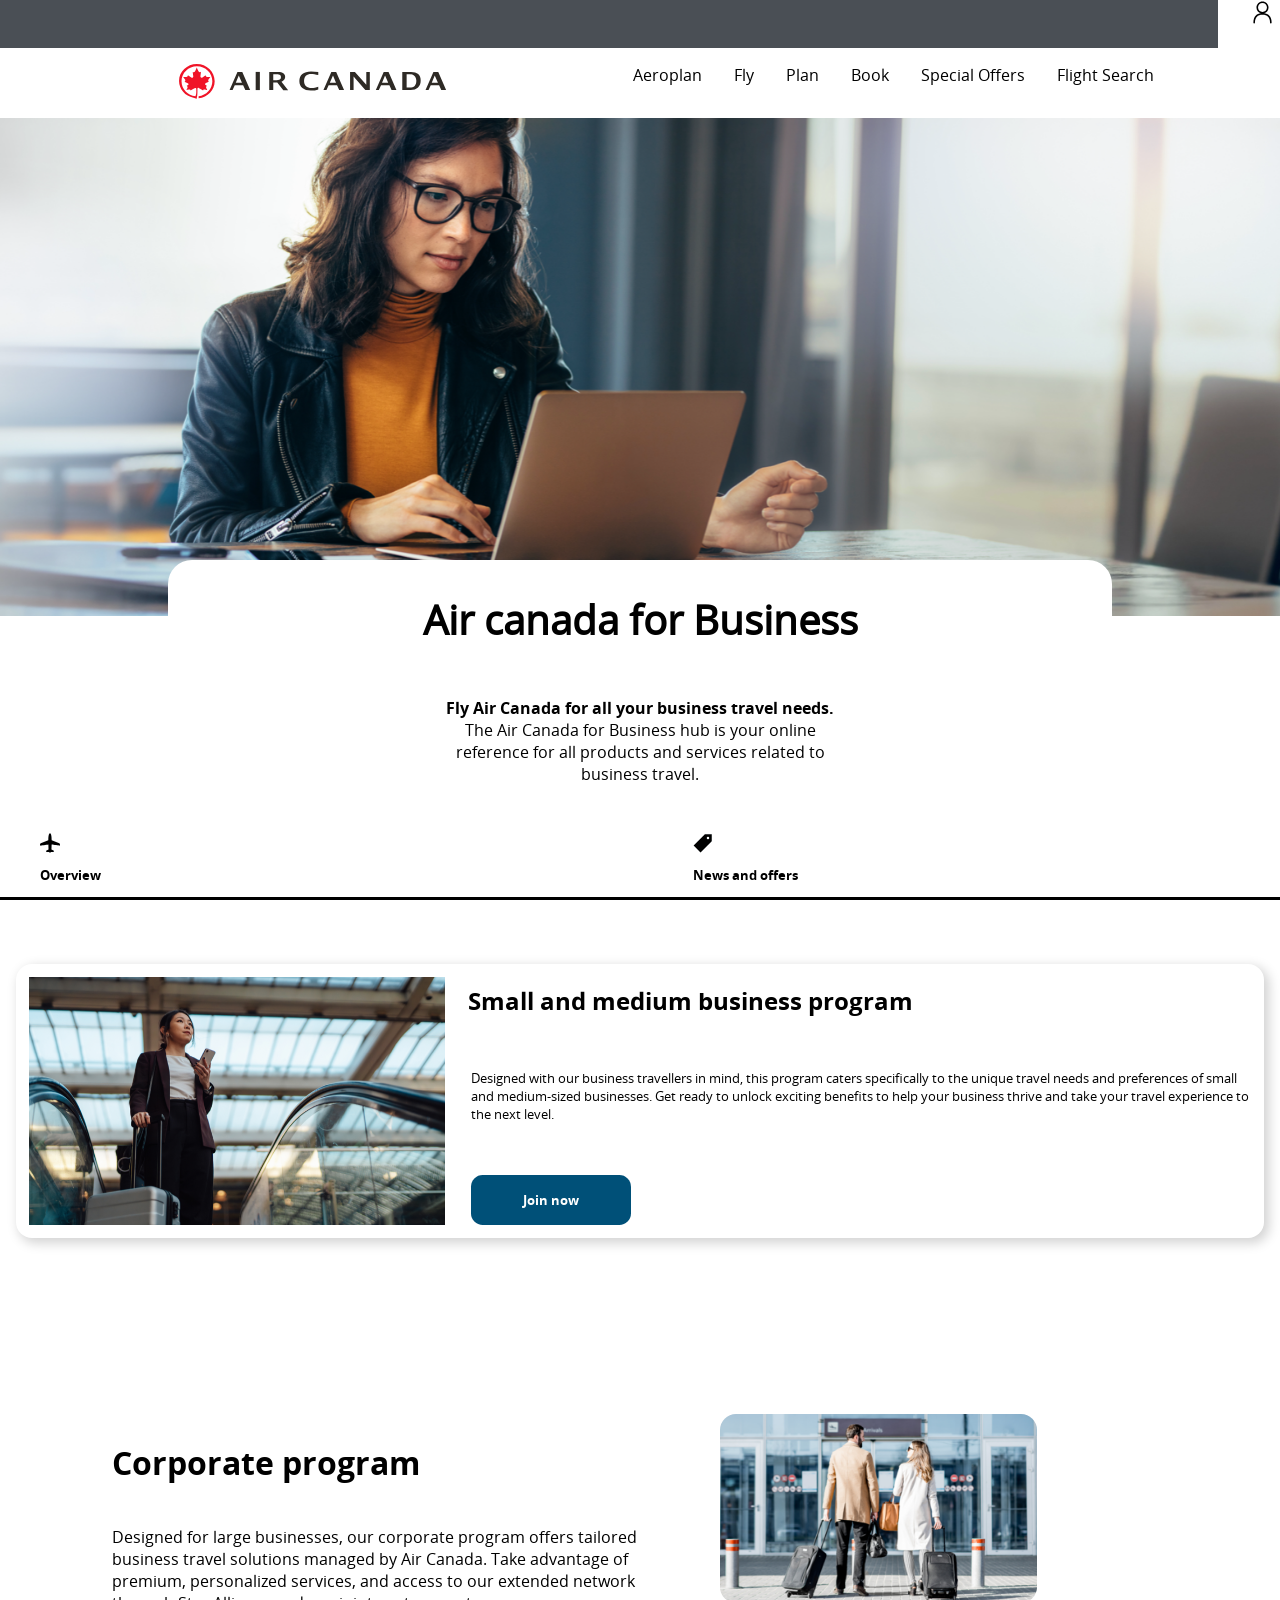
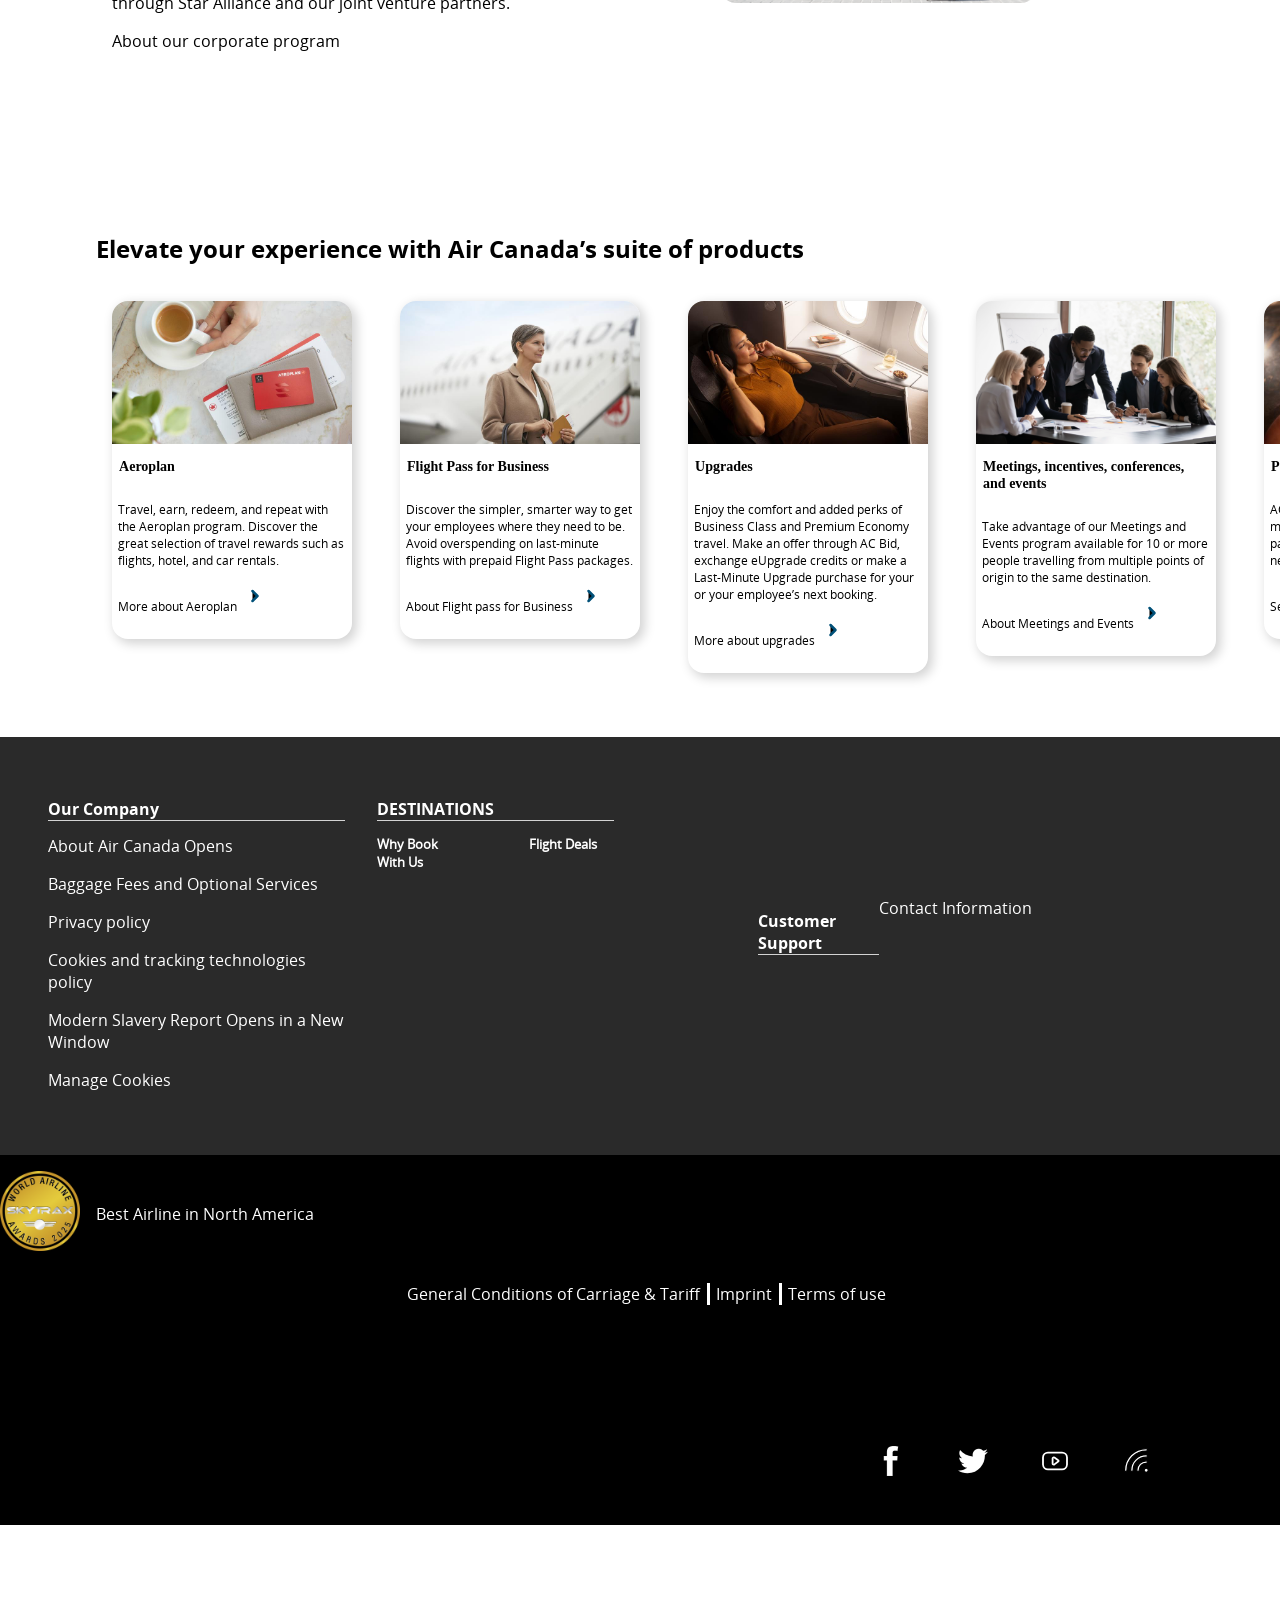
==== commit d455e4b0: "Add files via upload" ====
--- a/tweedepagina.html
+++ b/tweedepagina.html
@@ -15,34 +15,31 @@
 
 
 <body>
-
     <header>
         <nav>
             <button>
-				<svg width="25px" height="25px" viewBox="-0.5 0 25 25" fill="none" xmlns="http://www.w3.org/2000/svg">
-					<g id="SVGRepo_bgCarrier" stroke-width="0"></g>
-					<g id="SVGRepo_tracerCarrier" stroke-linecap="round" stroke-linejoin="round"></g>
-					<g id="SVGRepo_iconCarrier">
-						<path d="M2 12.32H22" stroke="#000000" stroke-width="1.5" stroke-linecap="round"
-							stroke-linejoin="round"></path>
-						<path d="M2 18.32H22" stroke="#000000" stroke-width="1.5" stroke-linecap="round"
-							stroke-linejoin="round"></path>
-						<path d="M2 6.32001H22" stroke="#000000" stroke-width="1.5" stroke-linecap="round"
-							stroke-linejoin="round"></path>
-					</g>
-				</svg>
-			</button>
+                <svg width="25px" height="25px" viewBox="-0.5 0 25 25" fill="none" xmlns="http://www.w3.org/2000/svg">
+                    <g id="SVGRepo_bgCarrier" stroke-width="0"></g>
+                    <g id="SVGRepo_tracerCarrier" stroke-linecap="round" stroke-linejoin="round"></g>
+                    <g id="SVGRepo_iconCarrier">
+                        <path d="M2 12.32H22" stroke-width="1.5" stroke-linecap="round" stroke-linejoin="round"></path>
+                        <path d="M2 18.32H22" stroke-width="1.5" stroke-linecap="round" stroke-linejoin="round"></path>
+                        <path d="M2 6.32001H22" stroke-width="1.5" stroke-linecap="round" stroke-linejoin="round">
+                        </path>
+                    </g>
+                </svg>
+            </button>
 
             <ul>
                 <form action="Search"></form>
                 <li><a href="Zoekbalk"> <svg width="25px" height="25px" viewBox="0 0 24 24" fill="none"
-                            xmlns="http://www.w3.org/2000/svg" stroke="#ffffff">
+                            xmlns="http://www.w3.org/2000/svg">
                             <g id="SVGRepo_bgCarrier" stroke-width="0"></g>
                             <g id="SVGRepo_tracerCarrier" stroke-linecap="round" stroke-linejoin="round"></g>
                             <g id="SVGRepo_iconCarrier">
                                 <path
                                     d="M15.7955 15.8111L21 21M18 10.5C18 14.6421 14.6421 18 10.5 18C6.35786 18 3 14.6421 3 10.5C3 6.35786 6.35786 3 10.5 3C14.6421 3 18 6.35786 18 10.5Z"
-                                    stroke="#ffffff" stroke-width="2" stroke-linecap="round" stroke-linejoin="round">
+                                    stroke-width="2" stroke-linecap="round" stroke-linejoin="round">
                                 </path>
                             </g>
                         </svg></a></li>
@@ -58,27 +55,24 @@
         <a href="Aircanada logo"><img src="./images/logo.aircanada.svg" alt="logo of Aircanada"></a>
 
 
-        <li><a href="index.html"><svg width="15px" height="15px" viewBox="0 0 15 15" fill="none"
+        <li><a href="index.html"><svg width="25px" height="25px" viewBox="0 0 15 15" fill="none"
                     xmlns="http://www.w3.org/2000/svg">
                     <g id="SVGRepo_bgCarrier" stroke-width="0"></g>
                     <g id="SVGRepo_tracerCarrier" stroke-linecap="round" stroke-linejoin="round"></g>
                     <g id="SVGRepo_iconCarrier">
                         <path fill-rule="evenodd" clip-rule="evenodd"
-                            d="M7.5 0.875C5.49797 0.875 3.875 2.49797 3.875 4.5C3.875 6.15288 4.98124 7.54738 6.49373 7.98351C5.2997 8.12901 4.27557 8.55134 3.50407 9.31167C2.52216 10.2794 2.02502 11.72 2.02502 13.5999C2.02502 13.8623 2.23769 14.0749 2.50002 14.0749C2.76236 14.0749 2.97502 13.8623 2.97502 13.5999C2.97502 11.8799 3.42786 10.7206 4.17091 9.9883C4.91536 9.25463 6.02674 8.87499 7.49995 8.87499C8.97317 8.87499 10.0846 9.25463 10.8291 9.98831C11.5721 10.7206 12.025 11.8799 12.025 13.5999C12.025 13.8623 12.2376 14.0749 12.5 14.0749C12.7623 14.075 12.975 13.8623 12.975 13.6C12.975 11.72 12.4778 10.2794 11.4959 9.31166C10.7244 8.55135 9.70025 8.12903 8.50625 7.98352C10.0187 7.5474 11.125 6.15289 11.125 4.5C11.125 2.49797 9.50203 0.875 7.5 0.875ZM4.825 4.5C4.825 3.02264 6.02264 1.825 7.5 1.825C8.97736 1.825 10.175 3.02264 10.175 4.5C10.175 5.97736 8.97736 7.175 7.5 7.175C6.02264 7.175 4.825 5.97736 4.825 4.5Z"
-                            fill="#000000"></path>
+                            d="M7.5 0.875C5.49797 0.875 3.875 2.49797 3.875 4.5C3.875 6.15288 4.98124 7.54738 6.49373 7.98351C5.2997 8.12901 4.27557 8.55134 3.50407 9.31167C2.52216 10.2794 2.02502 11.72 2.02502 13.5999C2.02502 13.8623 2.23769 14.0749 2.50002 14.0749C2.76236 14.0749 2.97502 13.8623 2.97502 13.5999C2.97502 11.8799 3.42786 10.7206 4.17091 9.9883C4.91536 9.25463 6.02674 8.87499 7.49995 8.87499C8.97317 8.87499 10.0846 9.25463 10.8291 9.98831C11.5721 10.7206 12.025 11.8799 12.025 13.5999C12.025 13.8623 12.2376 14.0749 12.5 14.0749C12.7623 14.075 12.975 13.8623 12.975 13.6C12.975 11.72 12.4778 10.2794 11.4959 9.31166C10.7244 8.55135 9.70025 8.12903 8.50625 7.98352C10.0187 7.5474 11.125 6.15289 11.125 4.5C11.125 2.49797 9.50203 0.875 7.5 0.875ZM4.825 4.5C4.825 3.02264 6.02264 1.825 7.5 1.825C8.97736 1.825 10.175 3.02264 10.175 4.5C10.175 5.97736 8.97736 7.175 7.5 7.175C6.02264 7.175 4.825 5.97736 4.825 4.5Z">
+                        </path>
                     </g>
                 </svg></a></li>
     </header>
-
     <main>
         <section>
             <h1>Air canada for Business</h1>
-            <!-- <img src="./images/beginfoto.tweedepagina" alt="woman who is working on her laptop"> -->
-
             <picture>
-				<source srcset="images/beginfoto.destkop2" media="(width >= 54em)" />
-				<img src="images/beginfoto.tweedepagina" alt="MDN" />
-			</picture>
+                <source srcset="images/beginfoto.destkop2" media="(width >= 54em)" />
+                <img src="images/beginfoto.tweedepagina" alt="MDN" />
+            </picture>
         </section>
 
         <section>
@@ -90,14 +84,11 @@
             <ul>
                 <li><a href="Overview"><svg height="20px" width="20px" version="1.1" id="_x32_"
                             xmlns="http://www.w3.org/2000/svg" xmlns:xlink="http://www.w3.org/1999/xlink"
-                            viewBox="0 0 512 512" xml:space="preserve" fill="#000000">
+                            viewBox="0 0 512 512" xml:space="preserve">
                             <g id="SVGRepo_bgCarrier" stroke-width="0"></g>
                             <g id="SVGRepo_tracerCarrier" stroke-linecap="round" stroke-linejoin="round"></g>
                             <g id="SVGRepo_iconCarrier">
                                 <style type="text/css">
-                                    .st0 {
-                                        fill: #000000;
-                                    }
                                 </style>
                                 <g>
                                     <path class="st0"
@@ -108,7 +99,7 @@
                         </svg> Overview</a></li>
 
 
-                <li><a href="News and offers"> <svg fill="#000000" width="20px" height="20px" viewBox="0 0 512 512"
+                <li><a href="News and offers"> <svg width="20px" height="20px" viewBox="0 0 512 512"
                             xmlns="http://www.w3.org/2000/svg">
                             <g id="SVGRepo_bgCarrier" stroke-width="0"></g>
                             <g id="SVGRepo_tracerCarrier" stroke-linecap="round" stroke-linejoin="round"></g>
@@ -124,14 +115,6 @@
 
         <section>
             <h2>Small and medium business program</h2>
-            <!-- <picture>
-            	<source srcset="images/womanbystairs.2" media="(width >= 54em)" />
-                <img src="./images/womanbystairs.2" alt="MDN" />
-            </picture> -->
-            <!-- <picture>
-            	<source srcset="images/womanbystairs.2" media="(width >= 54em)" />
-                <img src="./images/tweedefoto.tweedepagina.png" alt="MDN" />
-            </picture> -->
             <img src="./images/womanbystairs.2" alt="woman standing with her baggage infront of the stairs">
             <p>Designed with our business travellers in mind, this program caters specifically to the unique travel
                 needs and preferences of small and medium-sized businesses. Get ready to unlock exciting benefits to
@@ -150,7 +133,6 @@
 
         <section>
             <h2>Elevate your experience with Air Canada’s suite of products</h2>
-
             <ul>
                 <li>
                     <article>
@@ -165,7 +147,7 @@
                             <g id="SVGRepo_bgCarrier" stroke-width="0"></g>
                             <g id="SVGRepo_tracerCarrier" stroke-linecap="round" stroke-linejoin="round"></g>
                             <g id="SVGRepo_iconCarrier">
-                                <path d="M10 16L14 12L10 8" stroke="#005078" stroke-width="2" stroke-linecap="round"
+                                <path d="M10 16L14 12L10 8" stroke-width="2" stroke-linecap="round"
                                     stroke-linejoin="round"></path>
                             </g>
                         </svg></a></li>
@@ -185,7 +167,7 @@
                             <g id="SVGRepo_bgCarrier" stroke-width="0"></g>
                             <g id="SVGRepo_tracerCarrier" stroke-linecap="round" stroke-linejoin="round"></g>
                             <g id="SVGRepo_iconCarrier">
-                                <path d="M10 16L14 12L10 8" stroke="#005078" stroke-width="2" stroke-linecap="round"
+                                <path d="M10 16L14 12L10 8" stroke-width="2" stroke-linecap="round"
                                     stroke-linejoin="round"></path>
                             </g>
                         </svg></a></li>
@@ -205,7 +187,7 @@
                             <g id="SVGRepo_bgCarrier" stroke-width="0"></g>
                             <g id="SVGRepo_tracerCarrier" stroke-linecap="round" stroke-linejoin="round"></g>
                             <g id="SVGRepo_iconCarrier">
-                                <path d="M10 16L14 12L10 8" stroke="#005078" stroke-width="2" stroke-linecap="round"
+                                <path d="M10 16L14 12L10 8" stroke-width="2" stroke-linecap="round"
                                     stroke-linejoin="round"></path>
                             </g>
                         </svg></a></li>
@@ -223,7 +205,7 @@
                             <g id="SVGRepo_bgCarrier" stroke-width="0"></g>
                             <g id="SVGRepo_tracerCarrier" stroke-linecap="round" stroke-linejoin="round"></g>
                             <g id="SVGRepo_iconCarrier">
-                                <path d="M10 16L14 12L10 8" stroke="#005078" stroke-width="2" stroke-linecap="round"
+                                <path d="M10 16L14 12L10 8" stroke-width="2" stroke-linecap="round"
                                     stroke-linejoin="round"></path>
                             </g>
                         </svg></a></li>
@@ -241,7 +223,7 @@
                             <g id="SVGRepo_bgCarrier" stroke-width="0"></g>
                             <g id="SVGRepo_tracerCarrier" stroke-linecap="round" stroke-linejoin="round"></g>
                             <g id="SVGRepo_iconCarrier">
-                                <path d="M10 16L14 12L10 8" stroke="#005078" stroke-width="2" stroke-linecap="round"
+                                <path d="M10 16L14 12L10 8" stroke-width="2" stroke-linecap="round"
                                     stroke-linejoin="round"></path>
                             </g>
                         </svg></a></li>
@@ -261,7 +243,7 @@
                             <g id="SVGRepo_bgCarrier" stroke-width="0"></g>
                             <g id="SVGRepo_tracerCarrier" stroke-linecap="round" stroke-linejoin="round"></g>
                             <g id="SVGRepo_iconCarrier">
-                                <path d="M10 16L14 12L10 8" stroke="#005078" stroke-width="2" stroke-linecap="round"
+                                <path d="M10 16L14 12L10 8" stroke-width="2" stroke-linecap="round"
                                     stroke-linejoin="round"></path>
                             </g>
                         </svg></a></li>
@@ -283,7 +265,7 @@
                             <g id="SVGRepo_bgCarrier" stroke-width="0"></g>
                             <g id="SVGRepo_tracerCarrier" stroke-linecap="round" stroke-linejoin="round"></g>
                             <g id="SVGRepo_iconCarrier">
-                                <path d="M10 16L14 12L10 8" stroke="#005078" stroke-width="2" stroke-linecap="round"
+                                <path d="M10 16L14 12L10 8" stroke-width="2" stroke-linecap="round"
                                     stroke-linejoin="round"></path>
                             </g>
                         </svg></a></li>
@@ -303,7 +285,7 @@
                             <g id="SVGRepo_bgCarrier" stroke-width="0"></g>
                             <g id="SVGRepo_tracerCarrier" stroke-linecap="round" stroke-linejoin="round"></g>
                             <g id="SVGRepo_iconCarrier">
-                                <path d="M10 16L14 12L10 8" stroke="#005078" stroke-width="2" stroke-linecap="round"
+                                <path d="M10 16L14 12L10 8" stroke-width="2" stroke-linecap="round"
                                     stroke-linejoin="round"></path>
                             </g>
                         </svg></a></li>
@@ -323,7 +305,7 @@
                             <g id="SVGRepo_bgCarrier" stroke-width="0"></g>
                             <g id="SVGRepo_tracerCarrier" stroke-linecap="round" stroke-linejoin="round"></g>
                             <g id="SVGRepo_iconCarrier">
-                                <path d="M10 16L14 12L10 8" stroke="#005078" stroke-width="2" stroke-linecap="round"
+                                <path d="M10 16L14 12L10 8" stroke-width="2" stroke-linecap="round"
                                     stroke-linejoin="round"></path>
                             </g>
                         </svg></a></li>
@@ -385,70 +367,70 @@
         </section>
 
         <section>
-			<nav>
-				<ul>
-					<li>
-						<a href="facebook"><svg fill="#ffffff" height="30px" width="30px" version="1.1" id="Layer_1"
-								xmlns="http://www.w3.org/2000/svg" xmlns:xlink="http://www.w3.org/1999/xlink"
-								viewBox="-337 273 123.5 256" xml:space="preserve" stroke="#ffffff">
-								<g id="SVGRepo_bgCarrier" stroke-width="0"></g>
-								<g id="SVGRepo_tracerCarrier" stroke-linecap="round" stroke-linejoin="round"></g>
-								<g id="SVGRepo_iconCarrier">
-									<path
-										d="M-260.9,327.8c0-10.3,9.2-14,19.5-14c10.3,0,21.3,3.2,21.3,3.2l6.6-39.2c0,0-14-4.8-47.4-4.8c-20.5,0-32.4,7.8-41.1,19.3 c-8.2,10.9-8.5,28.4-8.5,39.7v25.7H-337V396h26.5v133h49.6V396h39.3l2.9-38.3h-42.2V327.8z">
-									</path>
-								</g>
-							</svg></a>
-					</li>
-					<li>
-						<a href="twitter"><svg fill="#ffffff" version="1.1" xmlns="http://www.w3.org/2000/svg"
-								xmlns:xlink="http://www.w3.org/1999/xlink" width="30px" height="30px"
-								viewBox="0 0 512 512" xml:space="preserve" stroke="#ffffff">
-								<g id="SVGRepo_bgCarrier" stroke-width="0"></g>
-								<g id="SVGRepo_tracerCarrier" stroke-linecap="round" stroke-linejoin="round"></g>
-								<g id="SVGRepo_iconCarrier">
-									<g id="7935ec95c421cee6d86eb22ecd12f847">
-										<path style="display: inline;"
-											d="M459.186,151.787c0.203,4.501,0.305,9.023,0.305,13.565 c0,138.542-105.461,298.285-298.274,298.285c-59.209,0-114.322-17.357-160.716-47.104c8.212,0.973,16.546,1.47,25.012,1.47 c49.121,0,94.318-16.759,130.209-44.884c-45.887-0.841-84.596-31.154-97.938-72.804c6.408,1.227,12.968,1.886,19.73,1.886 c9.55,0,18.816-1.287,27.617-3.68c-47.955-9.633-84.1-52.001-84.1-102.795c0-0.446,0-0.882,0.011-1.318 c14.133,7.847,30.294,12.562,47.488,13.109c-28.134-18.796-46.637-50.885-46.637-87.262c0-19.212,5.16-37.218,14.193-52.7 c51.707,63.426,128.941,105.156,216.072,109.536c-1.784-7.675-2.718-15.674-2.718-23.896c0-57.891,46.941-104.832,104.832-104.832 c30.173,0,57.404,12.734,76.525,33.102c23.887-4.694,46.313-13.423,66.569-25.438c-7.827,24.485-24.434,45.025-46.089,58.002 c21.209-2.535,41.426-8.171,60.222-16.505C497.448,118.542,479.666,137.004,459.186,151.787z">
-										</path>
-									</g>
-								</g>
-							</svg></a>
-					</li>
-					<li>
-						<a href="youtube"><svg width="30px" height="30px" viewBox="0 -0.5 25 25" fill="none"
-								xmlns="http://www.w3.org/2000/svg" stroke="#ffffff">
-								<g id="SVGRepo_bgCarrier" stroke-width="0"></g>
-								<g id="SVGRepo_tracerCarrier" stroke-linecap="round" stroke-linejoin="round"></g>
-								<g id="SVGRepo_iconCarrier">
-									<path fill-rule="evenodd" clip-rule="evenodd"
-										d="M18.168 19.0028C20.4724 19.0867 22.41 17.29 22.5 14.9858V9.01982C22.41 6.71569 20.4724 4.91893 18.168 5.00282H6.832C4.52763 4.91893 2.58998 6.71569 2.5 9.01982V14.9858C2.58998 17.29 4.52763 19.0867 6.832 19.0028H18.168Z"
-										stroke="#ffffff" stroke-width="1.5" stroke-linecap="round"
-										stroke-linejoin="round">
-									</path>
-									<path fill-rule="evenodd" clip-rule="evenodd"
-										d="M12.008 9.17784L15.169 11.3258C15.3738 11.4454 15.4997 11.6647 15.4997 11.9018C15.4997 12.139 15.3738 12.3583 15.169 12.4778L12.008 14.8278C11.408 15.2348 10.5 14.8878 10.5 14.2518V9.75184C10.5 9.11884 11.409 8.77084 12.008 9.17784Z"
-										stroke="#ffffff" stroke-width="1.5" stroke-linecap="round"
-										stroke-linejoin="round">
-									</path>
-								</g>
-							</svg></a>
-					</li>
-					<li>
-						<a href="internet"></a><svg fill="#ffffff" width="6=30px" height="30px" viewBox="0 0 24 24"
-							xmlns="http://www.w3.org/2000/svg" stroke="#ffffff">
-							<g id="SVGRepo_bgCarrier" stroke-width="0"></g>
-							<g id="SVGRepo_tracerCarrier" stroke-linecap="round" stroke-linejoin="round"></g>
-							<g id="SVGRepo_iconCarrier">
-								<path
-									d="M20.364,3a1,1,0,0,1-1,1A15.381,15.381,0,0,0,4,19.363a1,1,0,0,1-2,0A17.384,17.384,0,0,1,19.364,2,1,1,0,0,1,20.364,3ZM7.909,20.363a1,1,0,0,0,1-1A10.467,10.467,0,0,1,19.364,8.909a1,1,0,1,0,0-2A12.469,12.469,0,0,0,6.909,19.363,1,1,0,0,0,7.909,20.363Zm5.909-1a5.552,5.552,0,0,1,5.546-5.545,1,1,0,0,0,0-2,7.554,7.554,0,0,0-7.546,7.545,1,1,0,0,0,2,0Zm7.182,0A1.637,1.637,0,1,0,19.364,21,1.637,1.637,0,0,0,21,19.364Z">
-								</path>
-							</g>
-						</svg>
-					</li>
-				</ul>
-			</nav>
-		</section>
+            <nav>
+                <ul>
+                    <li>
+                        <a href="facebook"><svg height="30px" width="30px" version="1.1" id="Layer_1"
+                                xmlns="http://www.w3.org/2000/svg" xmlns:xlink="http://www.w3.org/1999/xlink"
+                                viewBox="-337 273 123.5 256" xml:space="preserve" stroke="#ffffff">
+                                <g id="SVGRepo_bgCarrier" stroke-width="0"></g>
+                                <g id="SVGRepo_tracerCarrier" stroke-linecap="round" stroke-linejoin="round"></g>
+                                <g id="SVGRepo_iconCarrier">
+                                    <path
+                                        d="M-260.9,327.8c0-10.3,9.2-14,19.5-14c10.3,0,21.3,3.2,21.3,3.2l6.6-39.2c0,0-14-4.8-47.4-4.8c-20.5,0-32.4,7.8-41.1,19.3 c-8.2,10.9-8.5,28.4-8.5,39.7v25.7H-337V396h26.5v133h49.6V396h39.3l2.9-38.3h-42.2V327.8z">
+                                    </path>
+                                </g>
+                            </svg></a>
+                    </li>
+                    <li>
+                        <a href="twitter"><svg version="1.1" xmlns="http://www.w3.org/2000/svg"
+                                xmlns:xlink="http://www.w3.org/1999/xlink" width="30px" height="30px"
+                                viewBox="0 0 512 512" xml:space="preserve" stroke="#ffffff">
+                                <g id="SVGRepo_bgCarrier" stroke-width="0"></g>
+                                <g id="SVGRepo_tracerCarrier" stroke-linecap="round" stroke-linejoin="round"></g>
+                                <g id="SVGRepo_iconCarrier">
+                                    <g id="7935ec95c421cee6d86eb22ecd12f847">
+                                        <path style="display: inline;"
+                                            d="M459.186,151.787c0.203,4.501,0.305,9.023,0.305,13.565 c0,138.542-105.461,298.285-298.274,298.285c-59.209,0-114.322-17.357-160.716-47.104c8.212,0.973,16.546,1.47,25.012,1.47 c49.121,0,94.318-16.759,130.209-44.884c-45.887-0.841-84.596-31.154-97.938-72.804c6.408,1.227,12.968,1.886,19.73,1.886 c9.55,0,18.816-1.287,27.617-3.68c-47.955-9.633-84.1-52.001-84.1-102.795c0-0.446,0-0.882,0.011-1.318 c14.133,7.847,30.294,12.562,47.488,13.109c-28.134-18.796-46.637-50.885-46.637-87.262c0-19.212,5.16-37.218,14.193-52.7 c51.707,63.426,128.941,105.156,216.072,109.536c-1.784-7.675-2.718-15.674-2.718-23.896c0-57.891,46.941-104.832,104.832-104.832 c30.173,0,57.404,12.734,76.525,33.102c23.887-4.694,46.313-13.423,66.569-25.438c-7.827,24.485-24.434,45.025-46.089,58.002 c21.209-2.535,41.426-8.171,60.222-16.505C497.448,118.542,479.666,137.004,459.186,151.787z">
+                                        </path>
+                                    </g>
+                                </g>
+                            </svg></a>
+                    </li>
+                    <li>
+                        <a href="youtube"><svg width="30px" height="30px" viewBox="0 -0.5 25 25" fill="none"
+                                xmlns="http://www.w3.org/2000/svg">
+                                <g id="SVGRepo_bgCarrier" stroke-width="0"></g>
+                                <g id="SVGRepo_tracerCarrier" stroke-linecap="round" stroke-linejoin="round"></g>
+                                <g id="SVGRepo_iconCarrier">
+                                    <path fill-rule="evenodd" clip-rule="evenodd"
+                                        d="M18.168 19.0028C20.4724 19.0867 22.41 17.29 22.5 14.9858V9.01982C22.41 6.71569 20.4724 4.91893 18.168 5.00282H6.832C4.52763 4.91893 2.58998 6.71569 2.5 9.01982V14.9858C2.58998 17.29 4.52763 19.0867 6.832 19.0028H18.168Z"
+                                        stroke="#ffffff" stroke-width="1.5" stroke-linecap="round"
+                                        stroke-linejoin="round">
+                                    </path>
+                                    <path fill-rule="evenodd" clip-rule="evenodd"
+                                        d="M12.008 9.17784L15.169 11.3258C15.3738 11.4454 15.4997 11.6647 15.4997 11.9018C15.4997 12.139 15.3738 12.3583 15.169 12.4778L12.008 14.8278C11.408 15.2348 10.5 14.8878 10.5 14.2518V9.75184C10.5 9.11884 11.409 8.77084 12.008 9.17784Z"
+                                        stroke="#ffffff" stroke-width="1.5" stroke-linecap="round"
+                                        stroke-linejoin="round">
+                                    </path>
+                                </g>
+                            </svg></a>
+                    </li>
+                    <li>
+                        <a href="internet"></a><svg width="6=30px" height="30px" viewBox="0 0 24 24"
+                            xmlns="http://www.w3.org/2000/svg">
+                            <g id="SVGRepo_bgCarrier" stroke-width="0"></g>
+                            <g id="SVGRepo_tracerCarrier" stroke-linecap="round" stroke-linejoin="round"></g>
+                            <g id="SVGRepo_iconCarrier">
+                                <path
+                                    d="M20.364,3a1,1,0,0,1-1,1A15.381,15.381,0,0,0,4,19.363a1,1,0,0,1-2,0A17.384,17.384,0,0,1,19.364,2,1,1,0,0,1,20.364,3ZM7.909,20.363a1,1,0,0,0,1-1A10.467,10.467,0,0,1,19.364,8.909a1,1,0,1,0,0-2A12.469,12.469,0,0,0,6.909,19.363,1,1,0,0,0,7.909,20.363Zm5.909-1a5.552,5.552,0,0,1,5.546-5.545,1,1,0,0,0,0-2,7.554,7.554,0,0,0-7.546,7.545,1,1,0,0,0,2,0Zm7.182,0A1.637,1.637,0,1,0,19.364,21,1.637,1.637,0,0,0,21,19.364Z">
+                                </path>
+                            </g>
+                        </svg>
+                    </li>
+                </ul>
+            </nav>
+        </section>
 
 
     </footer>
--- a/styles/style.css
+++ b/styles/style.css
@@ -1,10 +1,22 @@
 :root {
-	--wit: white;
-	--lichtgrijs: lightgray;
-	--donkergrijs: #4A4F55;
-	--lichtzwart: #2A2A2A;
-	--zwart: black;
-	--blauw: #005078
+	--white: white;
+	--lightgrey: lightgray;
+	--darkgrey: #4A4F55;
+	--lightblack: #2A2A2A;
+	--black: black;
+	--bg: white;
+	--blue: #005078;
+	--hover: lightskyblue;
+}
+
+@media (prefers-color-scheme: dark) {
+	:root {
+		--white: black;
+		--text: white;
+		--blue: darkturquoise;
+		--hover: lightskyblue;
+		--black: white;
+	}
 }
 
 .visually-hidden {
@@ -47,8 +59,9 @@
 	margin: 0;
 	padding: 0;
 }
-
-h1,
+h1{
+	font-family: opensans-regular;
+}
 h2 {
 	font-family: opensans-bold;
 }
@@ -58,7 +71,7 @@
 }
 
 a {
-	color: var(--zwart);
+	color: var(--black);
 	text-decoration: none;
 	font-family: opensans-regular;
 }
@@ -72,13 +85,42 @@
 
 }
 
-h1 {
-
-	position: absolute;
-	align-items: center;
-	font-size: 36px;
-	font-weight: 600;
-	letter-spacing: 0.2px;
+/* kon img niet veranderen naar een andere, code van chatgpt filter: invert(1) brightness(2)*/
+@media (prefers-color-scheme: dark) {
+	header img{
+		filter: invert(1) brightness(2);
+	}
+}
+
+header > li svg{
+	fill: var(--black);
+}
+
+nav button svg{
+	stroke: var(--black);
+}
+
+nav ul svg{
+	stroke: var(--black);
+}
+
+body {
+	background-color: var(--white);
+	color: var(--black);
+}
+
+footer svg{
+	fill: var(--white);
+	stroke: var(--white);
+}
+
+footer li:nth-of-type(3) svg {
+	fill: none;
+	stroke: var(--white);
+	
+}
+footer p{
+	color: var(--white);
 }
 
 header {
@@ -98,7 +140,6 @@
 	margin-left: auto;
 	margin-right: auto;
 }
-
 
 header nav button {
 	border: none;
@@ -115,7 +156,7 @@
 }
 
 header nav ul {
-	background-color: var(--donkergrijs);
+	background-color: var(--darkgrey);
 	position: fixed;
 	top: 0;
 	bottom: 0;
@@ -136,24 +177,36 @@
 
 header nav li a {
 	display: inline;
-	color: var(--wit);
+	color: var(--white);
 
 }
 
 header nav li {
-	border-bottom: solid var(--lichtzwart);
+	border-bottom: solid var(--lightblack);
 }
 
 header nav ul li:nth-of-type(1) {
-	background-color: var(--lichtzwart);
-}
-
+	background-color: var(--lightblack);
+}
 
 header nav ul.is-open {
 	translate: 0%;
 }
 
 @media (min-width:54em) {
+
+	nav {
+		order: 0;
+	}
+
+	header > a:last-of-type,
+	nav a {
+		flex-direction: row;
+	}
+
+	main section:nth-of-type(2) img {
+		display: block;
+	}
 
 	header {
 		display: grid;
@@ -169,13 +222,13 @@
 		gap: 2em;
 		padding-top: 1em;
 		background-color: var(--white);
-		border-top: solid 3em var(--donkergrijs);
+		border-top: solid 3em var(--darkgrey);
 	}
 
 	header > a {
 		grid-row: 1 / span 2;
 		padding: 1em;
-		border-top: solid 3em var(--donkergrijs);
+		border-top: solid 3em var(--darkgrey);
 	}
 
 	header nav li {
@@ -190,17 +243,53 @@
 	}
 
 	header nav ul a {
-		color: var(--zwart);
+		color: var(--black);
 		font-size: medium;
 	}
 
 	header nav ul a:hover {
-		color: var(--blauw);
+		color: var(--blue);
 	}
 
 	header nav ul li:nth-of-type(1) {
 		background: none;
 	}
+}
+
+h1 {
+	position: absolute;
+	align-items: center;
+	font-size: 2.5em;
+	font-weight: 600;
+}
+
+/* aangepaste code van chatgpt */
+/* .hero h1 {
+    font-size: 3rem;
+    font-weight: bold;
+    text-align: center;
+    background: white;
+    padding: 2rem 1rem;
+    border-radius: 20px;
+    max-width: 90%;
+    margin: -60px auto 0 auto;
+    position: relative;
+    z-index: 10;
+} */
+	
+main > section:nth-of-type(2) p,
+main > ul:nth-of-type(1),
+h1 {
+	text-align: center;
+	align-content: center;
+	background-color: var(--white);
+	padding: 2rem 1.5rem;
+	border-radius: 0.6em;
+	width: 70%;
+	max-width: 25em;
+	margin-top: -1.5em;
+	position: relative;
+	z-index: 10;
 }
 
 main > section:nth-of-type(2) p {
@@ -221,23 +310,16 @@
 }
 
 main section:nth-of-type(2) a:hover{
-	border-bottom-style: solid var(--blauw);
+	border-bottom-style: solid var(--blue);
 	border-width: medium;
 }
-
-
-
-
-
-
-
 
 footer h2 {
 	font-size: medium;
 }
 
 footer {
-	background-color: black;
+	background-color: var(--black);
 	width: 100%;
 	margin-top: 2em;
 }
@@ -245,7 +327,7 @@
 footer h2,
 footer a,
 footer p {
-	color: white;
+	color: var(--white);
 }
 
 div {
@@ -257,14 +339,13 @@
 	margin-bottom: 1em;
 }
 
-
 div ul {
 	padding: 0;
 	margin: auto;
 }
 
 div h2 {
-	border-bottom: solid 0.01em var(--lichtgrijs);
+	border-bottom: solid 0.01em var(--lightgrey);
 }
 
 div section:nth-of-type(1) {
@@ -302,7 +383,7 @@
 footer > section:nth-of-type(2) li:nth-of-type(1),
 footer > section:nth-of-type(2) li:nth-of-type(2){
 	padding-right: 0.5em;
-	border-right: solid var(--wit);
+	border-right: solid var(--white);
 }
 
 footer > section:nth-of-type(2){
@@ -314,7 +395,6 @@
 	display: flex;
 	justify-content: center;
 	flex-direction: row;
-	/* gap: 2em; */
 }
 
 footer > section:nth-of-type(3){
@@ -329,7 +409,7 @@
 	div {
 		display: flex;
 		flex-direction: row;
-		background-color: var(--lichtzwart);
+		background-color: var(--lightblack);
 		padding: 3em;
 		justify-content: space-evenly;
 	}
@@ -342,7 +422,6 @@
 	footer section img {
 		width: 5em;
 	}
-
 
 	footer > section:nth-of-type(1) {
 		display: flex;
--- a/styles/tweedepagina.css
+++ b/styles/tweedepagina.css
@@ -1,15 +1,32 @@
-
-
-h1 {
-    position: absolute;
-    font-family: opensans-regular;
-    align-items: center;
-    font-size: 36px;
-    font-weight: 600;
-    letter-spacing: 0.2px;
-}
-
-main>section:nth-of-type(1) {
+:root {
+	--white: white;
+	--lightgrey: lightgray;
+	--darkgrey: #4A4F55;
+	--lightblack: #2A2A2A;
+	--black: black;
+	--bg: white;
+	--blue: #005078;
+	--hover: lightskyblue;
+}
+
+
+@media (prefers-color-scheme: dark) {
+	:root {
+		--white: black;
+		--blue: darkturquoise;
+		--hover: lightskyblue;
+		--black: white;
+		--lightgrey: lightgray;
+		--darkgrey: #4A4F55;
+		--lightblack: #2A2A2A;
+	}
+}
+
+main svg{
+    fill: var(--black);
+}
+
+main > section:nth-of-type(1) {
     display: flex;
     flex-direction: column-reverse;
     align-items: center;
@@ -21,63 +38,28 @@
     margin-top: -1em;
 }
 
-
-/* tweedep */
-/* main > section:nth-of-type(2) p,
-main > ul:nth-of-type(1),
-h1 {
-	text-align: center;
-	align-content: center;
-
-	background: white;
-	padding: 2rem 1.5rem;
-	border-radius: 0.6em;
-	width: 80%;
-	max-width: 25em;
-
-	margin-top: -2.5em;
-	position: relative;
-	z-index: 10;
-} */
-main > section:nth-of-type(2) p,
-main > ul:nth-of-type(1),
-h1 {
-	text-align: center;
-	align-content: center;
-
-	background: white;
-	padding: 2rem 1.5rem;
-	border-radius: 0.6em;
-	width: 70%;
-	max-width: 25em;
-
-	margin-top: -1.5em;
-	position: relative;
-	z-index: 10;
+main svg{
+   stroke: var(--blue);
 }
 
 main > section:nth-of-type(2) p{
 	margin-top: -5em;
 }
 
-/* main>section:nth-of-type(2) p {
-    padding-left: 0.5em;
-} */
-
-/* tweede svg nav */
 section:nth-of-type(2) > ul {
     display: grid;
     grid-template-columns: 1fr 1fr;
     justify-content: space-around;
-    padding: 1em;
     font-size: smaller;
     font-weight: bolder;
+    gap: 5em;
 }
 
 section:nth-of-type(2) > ul li a {
     display: flex;
     flex-direction: column;
     justify-content: center;
+    gap: 1em;
 
 }
 
@@ -86,27 +68,21 @@
 }
 
 main section:nth-of-type(2) a:hover {
-    color: #005078;
-}
-
-
+    color: var(--blue);
+}
 
 main section:nth-of-type(1) img {
     width: 100%;
 }
 
-/* picture elemten boven de h2 zetten*/
+/* section 3 */
+/* img elemten boven de h2 zetten*/
 main section:nth-of-type(3) img {
     width: 100%;
     order: -1;
     object-fit: cover;
     border-top-left-radius: 1em;
     border-top-right-radius: 1em;
-
-}
-
-main section:nth-of-type(3) picture {
-    order: -1;
 }
 
 main section:nth-of-type(3) {
@@ -114,10 +90,10 @@
     display: grid;
     flex-direction: column;
     border-radius: 1rem;
-    border: 0.020rem var(--lichtzwart);
+    border: 0.020rem var(--black);
     margin: 1rem;
     padding: 0rem;
-    box-shadow: 1px 1px 20px 2px var(--lichtgrijs);
+    box-shadow: 0.3em 0.3em 0.9em 0.1em var(--lightgrey);
 }
 
 main section:nth-of-type(3) h2,
@@ -131,7 +107,7 @@
 
 main section:nth-of-type(3) button a {
     font-family: opensans-bold;
-    color: white;
+    color: var(--white);
 }
 
 section:nth-of-type(3) button {
@@ -141,7 +117,7 @@
     padding-top: 1rem;
     padding-bottom: 1rem;
     border-radius: 0.9em;
-    background-color: #005078;
+    background-color: var(--blue);
     cursor: pointer;
     margin-left: -0.2em;
     font-size: small;
@@ -151,8 +127,6 @@
     margin-right: 8em;
     margin-left: 1em;
     margin-bottom: 1em;
-    /* padding-left: 0;
-    padding-right: 0; */
 }
 
 section:nth-of-type(3) button:hover {
@@ -161,20 +135,20 @@
 }
 
 section:nth-of-type(3) button:focus-visible {
-    box-shadow: 1rem var(--zwart);
+    box-shadow: 1rem var(--black);
     translate: 0 -.5em;
     outline: none;
 }
 
 section:nth-of-type(3) button:active {
-    background-color: var(--lichtgrijs);
+    background-color: var(--lightgrey);
     box-shadow: none;
     translate: 0 0;
 }
 
 
 [aria-label="drukknop"] button:active {
-    background-color: white;
+    background-color: var(--white);
     box-shadow: none;
     translate: 0 0;
 }
@@ -183,7 +157,6 @@
     section:nth-of-type(3) {
         display: grid;
         grid-template-columns: 1fr 2fr;
-        /* grid-template-rows: auto 1fr auto; */
         align-items: start;
         gap: 0;
         padding: 1em;
@@ -195,7 +168,6 @@
     section:nth-of-type(3) img {
         display: block;
         width: 20em;
-        /* height: auto; */
         grid-row: 1 / span 3;
         grid-row-start: 1;
         order: 0;
@@ -225,11 +197,7 @@
     }
 }
 
-
-
-
-
-
+/* section 4 */
 main section:nth-of-type(4){
     padding: 1em;
     display: grid;
@@ -276,7 +244,6 @@
     main section:nth-of-type(4) li a{
         display: block;
         grid-column-start: 1;
-        /* grid-row: 1; */
     }
 
     main section:nth-of-type(4) h2{
@@ -289,33 +256,22 @@
     }
 }
 
-
-
-
-
-
-
-
-
+/* section 5 */
 article {
-    /* font-size: small; */
     display: flex;
     flex-direction: column;
     border: solid black;
     border-radius: 1rem;
-    border: 0.020rem var(--lichtzwart);
+    border: 0.020rem var(--lightblack);
     margin: 1rem;
     padding: 0em;
-    box-shadow: 1px 1px 20px 2px var(--lichtgrijs);
+    box-shadow: 0.3em 0.3em 0.9em 0.1em  var(--lightgrey);
     display: flex;
     flex-direction: column;
-    /* line-height: 1.2; */
     font-size: 0.75rem;
     box-sizing: border-box;
     overflow: hidden;
-
-}
-
+}
 
 article img {
     width: 20em;
@@ -331,7 +287,6 @@
 article li {
     padding-left: 0.5em;
     padding-right: 0.5em;
-    /* padding: auto; */
 }
 
 article li {
@@ -340,8 +295,6 @@
 
 main section:nth-of-type(5) ul {
     padding: 0;
-    /* flex-shrink: 0;
-    flex-basis: 100%; */
     display: flex;
     overflow: scroll;
     gap: 1rem;
@@ -358,8 +311,6 @@
 
 main section:nth-of-type(5) ul {
     padding: 0;
-    /* display: flex;
-    flex-direction: column; */
     display: flex;
     overflow: scroll;
     scroll-snap-type: x-mandotary;
@@ -367,37 +318,9 @@
     overscroll-behavior: contain;
 }
 
-
 @media (min-width:54em) {
     main section:nth-of-type(5){
         margin-left: 6em;
         padding: 0em;
     }
-}
-
-
-
-
-
-
-
-
-
-
-
-@media (min-width:54em) {
-	nav {
-		order: 0;
-	}
-
-	main section:nth-of-type(2) img{
-		display: block;
-	}
-}
-
-@media (min-width:54em) {
-	header > a:last-of-type,
-	nav a {
-	  flex-direction:row;
-	}
 }
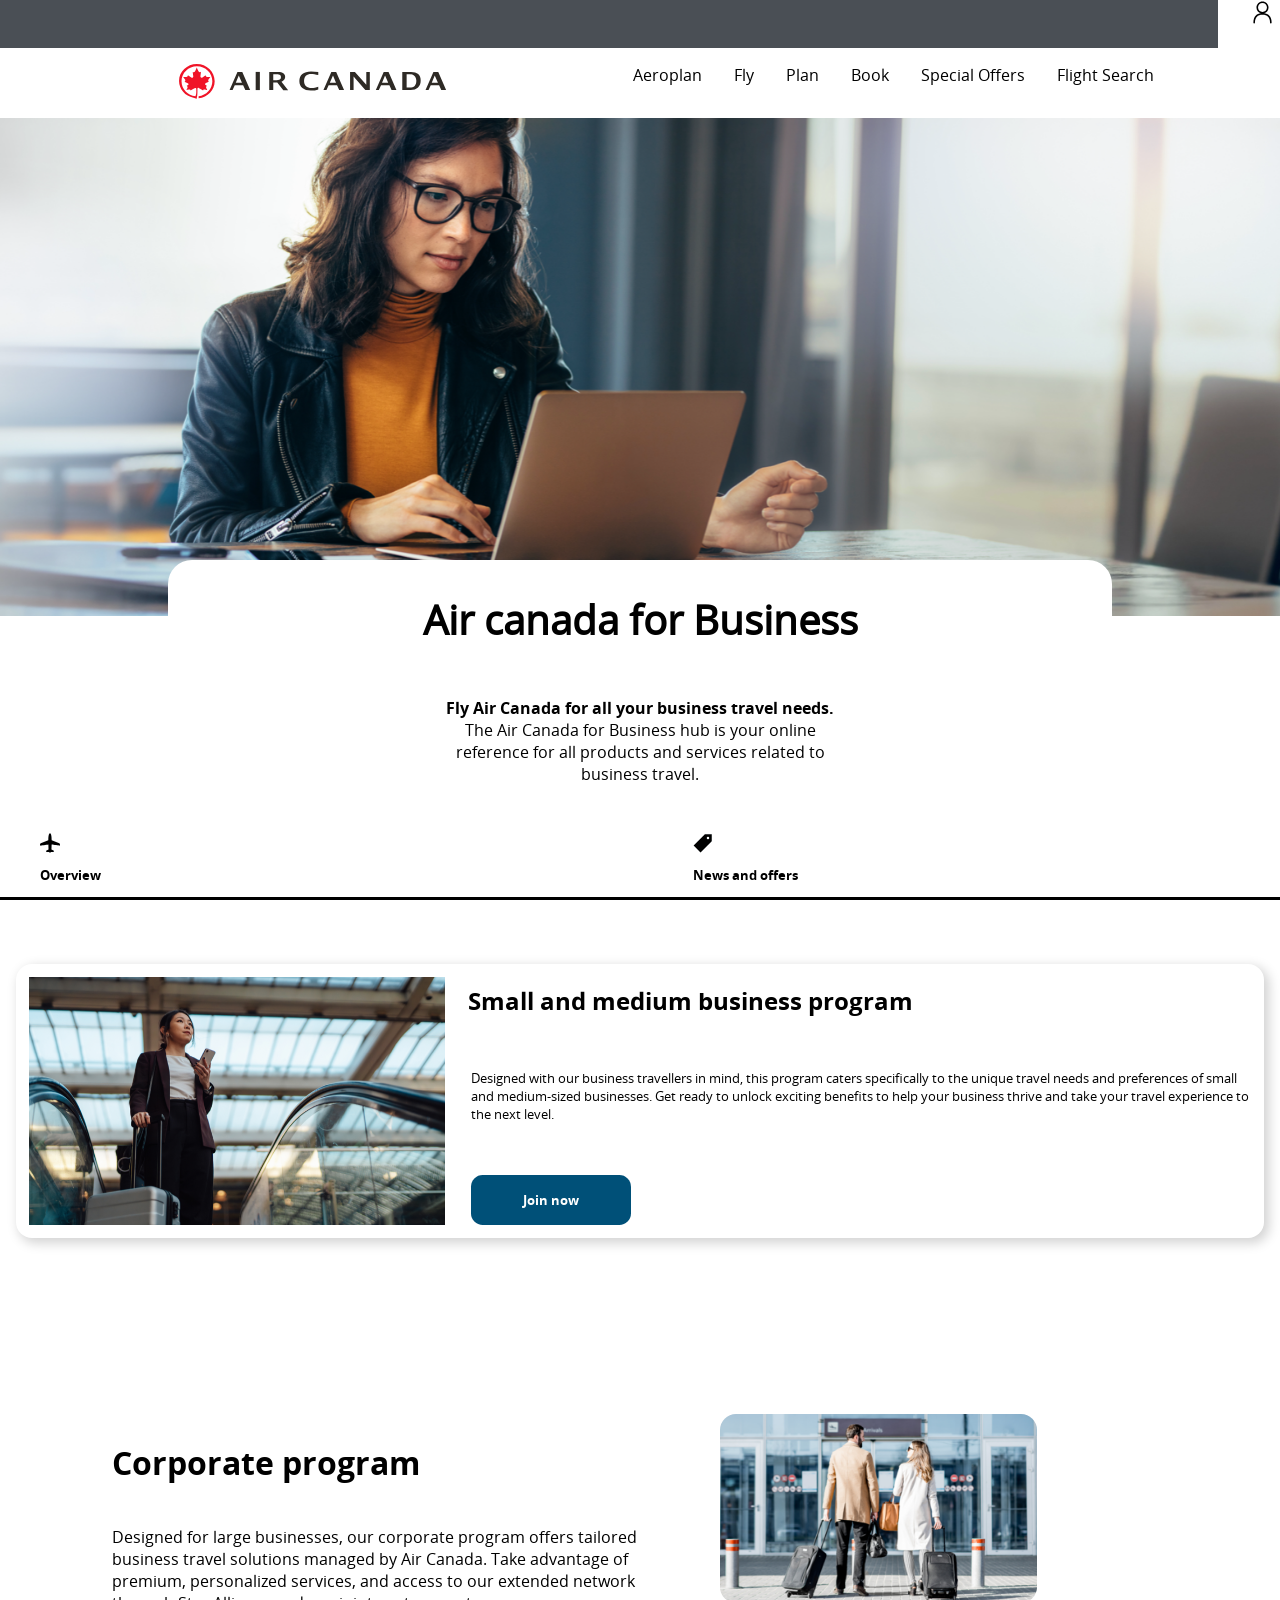
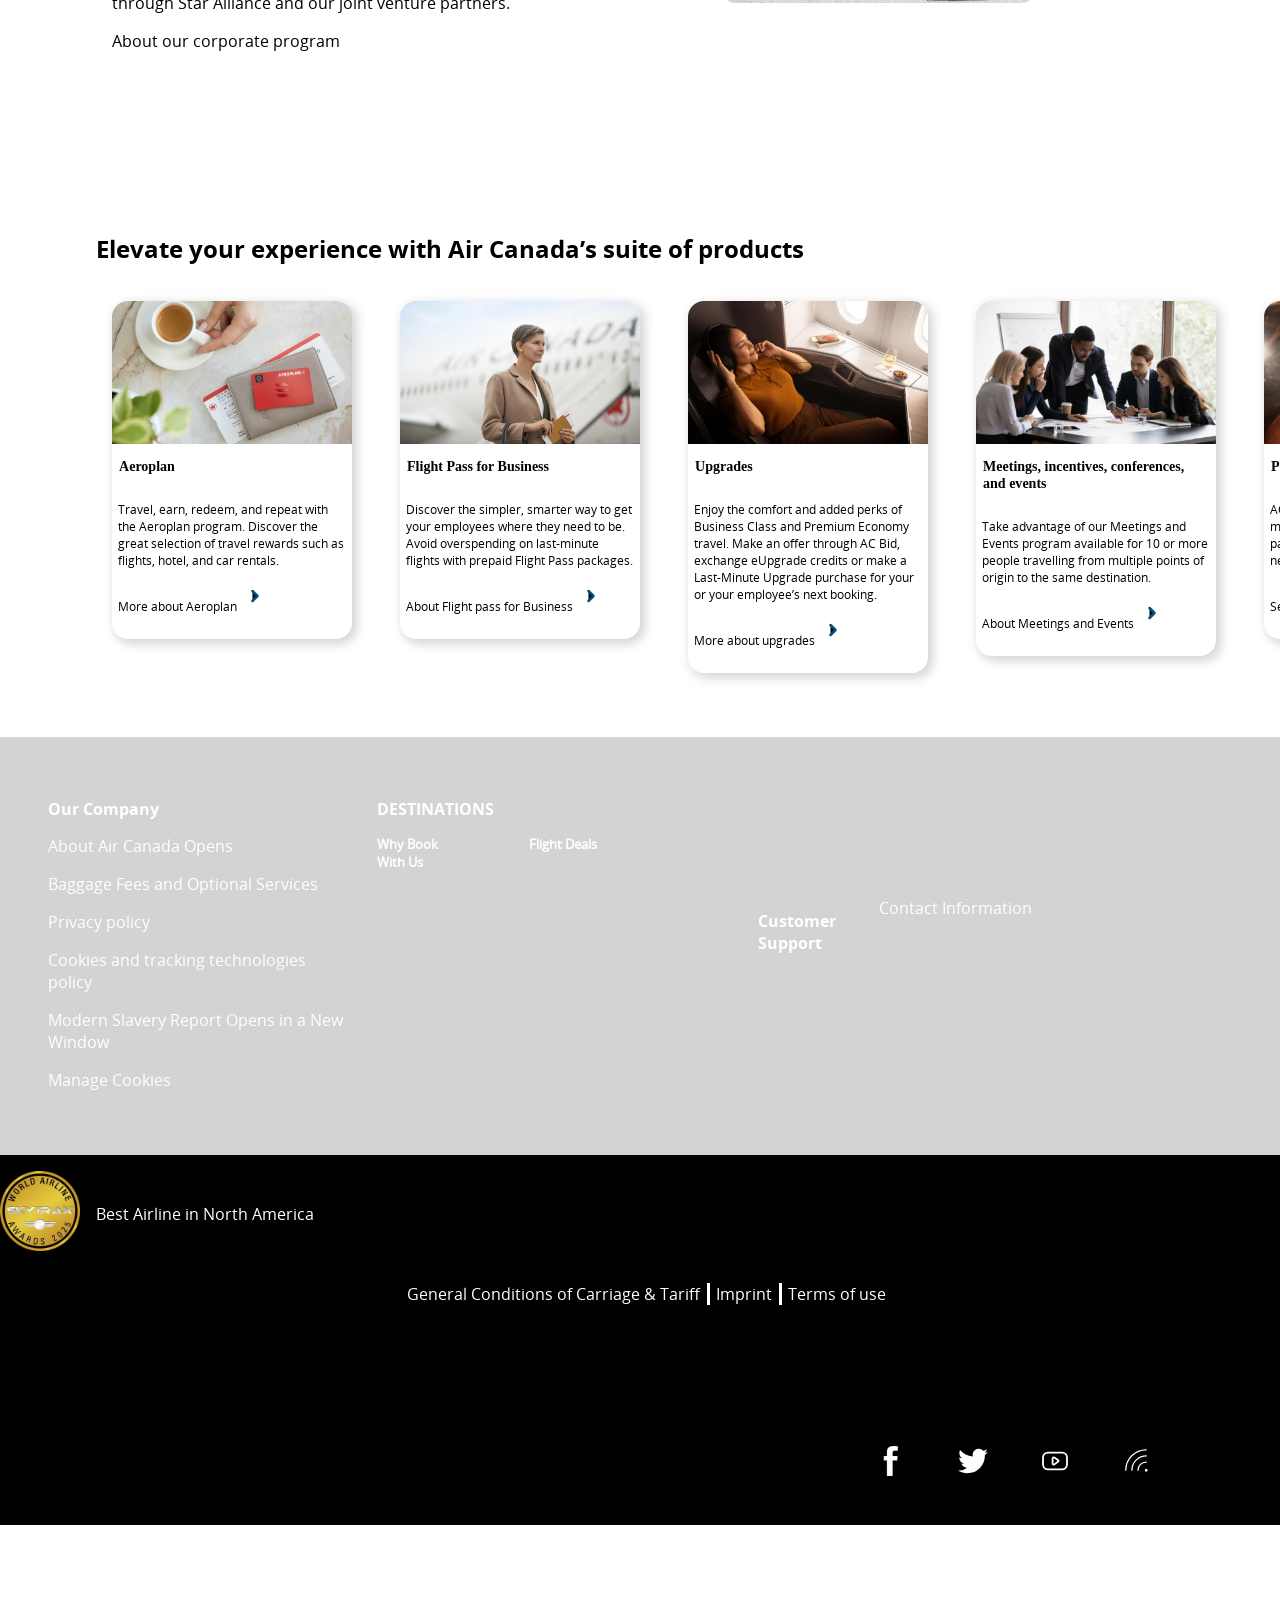
==== commit 5e33c284: "Add files via upload" ====
--- a/tweedepagina.html
+++ b/tweedepagina.html
@@ -55,7 +55,7 @@
         <a href="Aircanada logo"><img src="./images/logo.aircanada.svg" alt="logo of Aircanada"></a>
 
 
-        <li><a href="index.html"><svg width="25px" height="25px" viewBox="0 0 15 15" fill="none"
+        <li><a href="index.html"><svg aria-label="icon to the next page" width="25px" height="25px" viewBox="0 0 15 15" fill="none"
                     xmlns="http://www.w3.org/2000/svg">
                     <g id="SVGRepo_bgCarrier" stroke-width="0"></g>
                     <g id="SVGRepo_tracerCarrier" stroke-linecap="round" stroke-linejoin="round"></g>
@@ -71,7 +71,7 @@
             <h1>Air canada for Business</h1>
             <picture>
                 <source srcset="images/beginfoto.destkop2" media="(width >= 54em)" />
-                <img src="images/beginfoto.tweedepagina" alt="MDN" />
+                <img src="images/beginfoto.tweedepagina" alt="woman is working on her computer" />
             </picture>
         </section>
 
@@ -82,7 +82,7 @@
                 your online reference for all products and services related to business travel.
             </p>
             <ul>
-                <li><a href="Overview"><svg height="20px" width="20px" version="1.1" id="_x32_"
+                <li><a href="Overview"><svg aria-label="overvieuw" height="20px" width="20px" version="1.1" id="_x32_"
                             xmlns="http://www.w3.org/2000/svg" xmlns:xlink="http://www.w3.org/1999/xlink"
                             viewBox="0 0 512 512" xml:space="preserve">
                             <g id="SVGRepo_bgCarrier" stroke-width="0"></g>
@@ -99,7 +99,7 @@
                         </svg> Overview</a></li>
 
 
-                <li><a href="News and offers"> <svg width="20px" height="20px" viewBox="0 0 512 512"
+                <li><a href="News and offers"> <svg aria-label="news and offers" width="20px" height="20px" viewBox="0 0 512 512"
                             xmlns="http://www.w3.org/2000/svg">
                             <g id="SVGRepo_bgCarrier" stroke-width="0"></g>
                             <g id="SVGRepo_tracerCarrier" stroke-linecap="round" stroke-linejoin="round"></g>
@@ -142,7 +142,7 @@
                         <p>Travel, earn, redeem, and repeat with the Aeroplan program. Discover the great selection of
                             travel
                             rewards such as flights, hotel, and car rentals.</p>
-                <li><a href="More about Aeroplan">More about Aeroplan <svg width="30px" height="30px"
+                <li><a href="More about Aeroplan">More about Aeroplan <svg aria-label="icon to go to the page 'more about Aeroplan'" width="30px" height="30px"
                             viewBox="0 0 24 24" fill="none" xmlns="http://www.w3.org/2000/svg" stroke="#005078">
                             <g id="SVGRepo_bgCarrier" stroke-width="0"></g>
                             <g id="SVGRepo_tracerCarrier" stroke-linecap="round" stroke-linejoin="round"></g>
@@ -161,7 +161,7 @@
                         <p>Discover the simpler, smarter way to get your employees where they need to be. Avoid
                             overspending on
                             last-minute flights with prepaid Flight Pass packages.</p>
-                <li><a href="About Flight pass for Business">About Flight pass for Business <svg width="30px"
+                <li><a href="About Flight pass for Business">About Flight pass for Business <svg aria-label="icon to go to the page 'About Flight pass for Business'" width="30px"
                             height="30px" viewBox="0 0 24 24" fill="none" xmlns="http://www.w3.org/2000/svg"
                             stroke="#005078">
                             <g id="SVGRepo_bgCarrier" stroke-width="0"></g>
@@ -182,7 +182,7 @@
                             AC Bid, exchange eUpgrade credits or make a Last-Minute Upgrade purchase for your or your
                             employee’s
                             next booking.</p>
-                <li><a href="More about upgrades">More about upgrades <svg width="30px" height="30px"
+                <li><a href="More about upgrades">More about upgrades <svg aria-label="icon to go to the page 'More about upgrades'" width="30px" height="30px"
                             viewBox="0 0 24 24" fill="none" xmlns="http://www.w3.org/2000/svg" stroke="#005078">
                             <g id="SVGRepo_bgCarrier" stroke-width="0"></g>
                             <g id="SVGRepo_tracerCarrier" stroke-linecap="round" stroke-linejoin="round"></g>
@@ -200,7 +200,7 @@
                         <p>Take advantage of our Meetings and Events program available for 10 or more people travelling
                             from
                             multiple points of origin to the same destination.</p>
-                <li><a href="About Meetings and Events">About Meetings and Events <svg width="30px" height="30px"
+                <li><a href="About Meetings and Events">About Meetings and Events <svg aria-label="icon to go to the page 'About Meetings and Events'" width="30px" height="30px"
                             viewBox="0 0 24 24" fill="none" xmlns="http://www.w3.org/2000/svg" stroke="#005078">
                             <g id="SVGRepo_bgCarrier" stroke-width="0"></g>
                             <g id="SVGRepo_tracerCarrier" stroke-linecap="round" stroke-linejoin="round"></g>
@@ -218,7 +218,7 @@
                         <p>AC Wallet, Air Canada Gift Cards and more. Air Canada offers a suite of payment options that
                             suit
                             your travel needs.</p>
-                <li><a href="See our payment options">See our payment options <svg width="30px" height="30px"
+                <li><a href="See our payment options">See our payment options <svg aria-label="icon to go to the page 'See our payment options'" width="30px" height="30px"
                             viewBox="0 0 24 24" fill="none" xmlns="http://www.w3.org/2000/svg" stroke="#005078">
                             <g id="SVGRepo_bgCarrier" stroke-width="0"></g>
                             <g id="SVGRepo_tracerCarrier" stroke-linecap="round" stroke-linejoin="round"></g>
@@ -238,7 +238,7 @@
                             Canada Cafés, and Air Canada Signature Suites are located in 18 airports across Canada, the
                             United
                             States and Europe.</p>
-                <li><a href="Discover iur Lounges">Discover iur Lounges <svg width="30px" height="30px"
+                <li><a href="Discover iur Lounges">Discover our Lounges <svg aria-label="icon to go to the page 'Discover our Lounges'"  width="30px" height="30px"
                             viewBox="0 0 24 24" fill="none" xmlns="http://www.w3.org/2000/svg" stroke="#005078">
                             <g id="SVGRepo_bgCarrier" stroke-width="0"></g>
                             <g id="SVGRepo_tracerCarrier" stroke-linecap="round" stroke-linejoin="round"></g>
@@ -259,7 +259,7 @@
                             between seats. Get earlier access to overhead bin space with Zone 3 boarding and exit sooner
                             upon
                             arrival.</p>
-                <li><a href="Learn more about Preferred Seats">Learn more abour Preferred Seats<svg width="30px"
+                <li><a href="Learn more about Preferred Seats">Learn more abour Preferred Seats<svg aria-label="icon to go to the page 'Learn more abour Preferred Seats'" width="30px"
                             height="30px" viewBox="0 0 24 24" fill="none" xmlns="http://www.w3.org/2000/svg"
                             stroke="#005078">
                             <g id="SVGRepo_bgCarrier" stroke-width="0"></g>
@@ -279,7 +279,7 @@
                         <p>Cancel your flight booking, for any reason, up to 24 hours before departure. Cancelling is
                             easy via
                             the My Booking page, powered by HTS. Terms & Conditions apply.</p>
-                <li><a href="Learn more about Cancel for Ant Reason">Learn more about Cancel for Ant Reason <svg
+                <li><a href="Learn more about Cancel for Ant Reason">Learn more about Cancel for Ant Reason <svg aria-label="icon to go to the page 'Learn more about Cancel for Ant Reason'"
                             width="30px" height="30px" viewBox="0 0 24 24" fill="none"
                             xmlns="http://www.w3.org/2000/svg" stroke="#005078">
                             <g id="SVGRepo_bgCarrier" stroke-width="0"></g>
@@ -300,7 +300,7 @@
                         <p>Getting ready for your trip? You can now purchase your travel eVisa through our Travel Ready
                             Hub,
                             powered by Sherpa.</p>
-                <li><a href="Learn more">Learn more <svg width="30px" height="30px" viewBox="0 0 24 24" fill="none"
+                <li><a href="Learn more">Learn more <svg aria-label="icon to go to the page 'Learn more'" width="30px" height="30px" viewBox="0 0 24 24" fill="none"
                             xmlns="http://www.w3.org/2000/svg" stroke="#005078">
                             <g id="SVGRepo_bgCarrier" stroke-width="0"></g>
                             <g id="SVGRepo_tracerCarrier" stroke-linecap="round" stroke-linejoin="round"></g>
@@ -370,7 +370,7 @@
             <nav>
                 <ul>
                     <li>
-                        <a href="facebook"><svg height="30px" width="30px" version="1.1" id="Layer_1"
+                        <a href="facebook"><svg aria-label="link to facebook" height="30px" width="30px" version="1.1" id="Layer_1"
                                 xmlns="http://www.w3.org/2000/svg" xmlns:xlink="http://www.w3.org/1999/xlink"
                                 viewBox="-337 273 123.5 256" xml:space="preserve" stroke="#ffffff">
                                 <g id="SVGRepo_bgCarrier" stroke-width="0"></g>
@@ -383,7 +383,7 @@
                             </svg></a>
                     </li>
                     <li>
-                        <a href="twitter"><svg version="1.1" xmlns="http://www.w3.org/2000/svg"
+                        <a href="twitter"><svg aria-label="link to twitter" version="1.1" xmlns="http://www.w3.org/2000/svg"
                                 xmlns:xlink="http://www.w3.org/1999/xlink" width="30px" height="30px"
                                 viewBox="0 0 512 512" xml:space="preserve" stroke="#ffffff">
                                 <g id="SVGRepo_bgCarrier" stroke-width="0"></g>
@@ -398,7 +398,7 @@
                             </svg></a>
                     </li>
                     <li>
-                        <a href="youtube"><svg width="30px" height="30px" viewBox="0 -0.5 25 25" fill="none"
+                        <a href="youtube"><svg aria-label="link to youtube" width="30px" height="30px" viewBox="0 -0.5 25 25" fill="none"
                                 xmlns="http://www.w3.org/2000/svg">
                                 <g id="SVGRepo_bgCarrier" stroke-width="0"></g>
                                 <g id="SVGRepo_tracerCarrier" stroke-linecap="round" stroke-linejoin="round"></g>
@@ -417,7 +417,7 @@
                             </svg></a>
                     </li>
                     <li>
-                        <a href="internet"></a><svg width="6=30px" height="30px" viewBox="0 0 24 24"
+                        <a href="internet"></a><svg aria-label="link to our website" width="6=30px" height="30px" viewBox="0 0 24 24"
                             xmlns="http://www.w3.org/2000/svg">
                             <g id="SVGRepo_bgCarrier" stroke-width="0"></g>
                             <g id="SVGRepo_tracerCarrier" stroke-linecap="round" stroke-linejoin="round"></g>
--- a/styles/style.css
+++ b/styles/style.css
@@ -7,6 +7,9 @@
 	--bg: white;
 	--blue: #005078;
 	--hover: lightskyblue;
+	--footertext:white;
+	--footerbg: black;
+	--footergray:lightgray;
 }
 
 @media (prefers-color-scheme: dark) {
@@ -16,6 +19,10 @@
 		--blue: darkturquoise;
 		--hover: lightskyblue;
 		--black: white;
+		--lightblack: lightgray;
+		--footertext:white;
+		--footerbg: black;
+		--footergray: #2A2A2A;
 	}
 }
 
@@ -110,13 +117,13 @@
 }
 
 footer svg{
-	fill: var(--white);
-	stroke: var(--white);
+	fill: var(--footertext);
+	stroke: var(--footertext);
 }
 
 footer li:nth-of-type(3) svg {
 	fill: none;
-	stroke: var(--white);
+	stroke: var(--footertext);
 	
 }
 footer p{
@@ -310,7 +317,7 @@
 }
 
 main section:nth-of-type(2) a:hover{
-	border-bottom-style: solid var(--blue);
+	border-bottom: solid var(--blue);
 	border-width: medium;
 }
 
@@ -319,7 +326,7 @@
 }
 
 footer {
-	background-color: var(--black);
+	background-color: var(--footerbg);
 	width: 100%;
 	margin-top: 2em;
 }
@@ -327,7 +334,7 @@
 footer h2,
 footer a,
 footer p {
-	color: var(--white);
+	color: var(--footertext);
 }
 
 div {
@@ -409,7 +416,7 @@
 	div {
 		display: flex;
 		flex-direction: row;
-		background-color: var(--lightblack);
+		background-color: var(--footergray);
 		padding: 3em;
 		justify-content: space-evenly;
 	}
--- a/styles/tweedepagina.css
+++ b/styles/tweedepagina.css
@@ -65,6 +65,7 @@
 
 main section:nth-of-type(2) a {
     font-family: opensans-bold;
+    transition: .2s;
 }
 
 main section:nth-of-type(2) a:hover {
@@ -130,12 +131,11 @@
 }
 
 section:nth-of-type(3) button:hover {
-    box-shadow: 0.05 var(--white);
+    box-shadow: 0.05em var(--white);
     translate: 0 .5em;
 }
 
 section:nth-of-type(3) button:focus-visible {
-    box-shadow: 1rem var(--black);
     translate: 0 -.5em;
     outline: none;
 }
@@ -260,7 +260,7 @@
 article {
     display: flex;
     flex-direction: column;
-    border: solid black;
+    border: solid var(--black);
     border-radius: 1rem;
     border: 0.020rem var(--lightblack);
     margin: 1rem;
@@ -298,7 +298,7 @@
     display: flex;
     overflow: scroll;
     gap: 1rem;
-    scroll-snap-type: x-mandatory;
+    scroll-snap-type: mandatory;
     scroll-behavior: smooth;
     overscroll-behavior: contain;
     width: 100%;
@@ -313,7 +313,7 @@
     padding: 0;
     display: flex;
     overflow: scroll;
-    scroll-snap-type: x-mandotary;
+    scroll-snap-type:mandotary;
     scroll-behavior: smooth;
     overscroll-behavior: contain;
 }
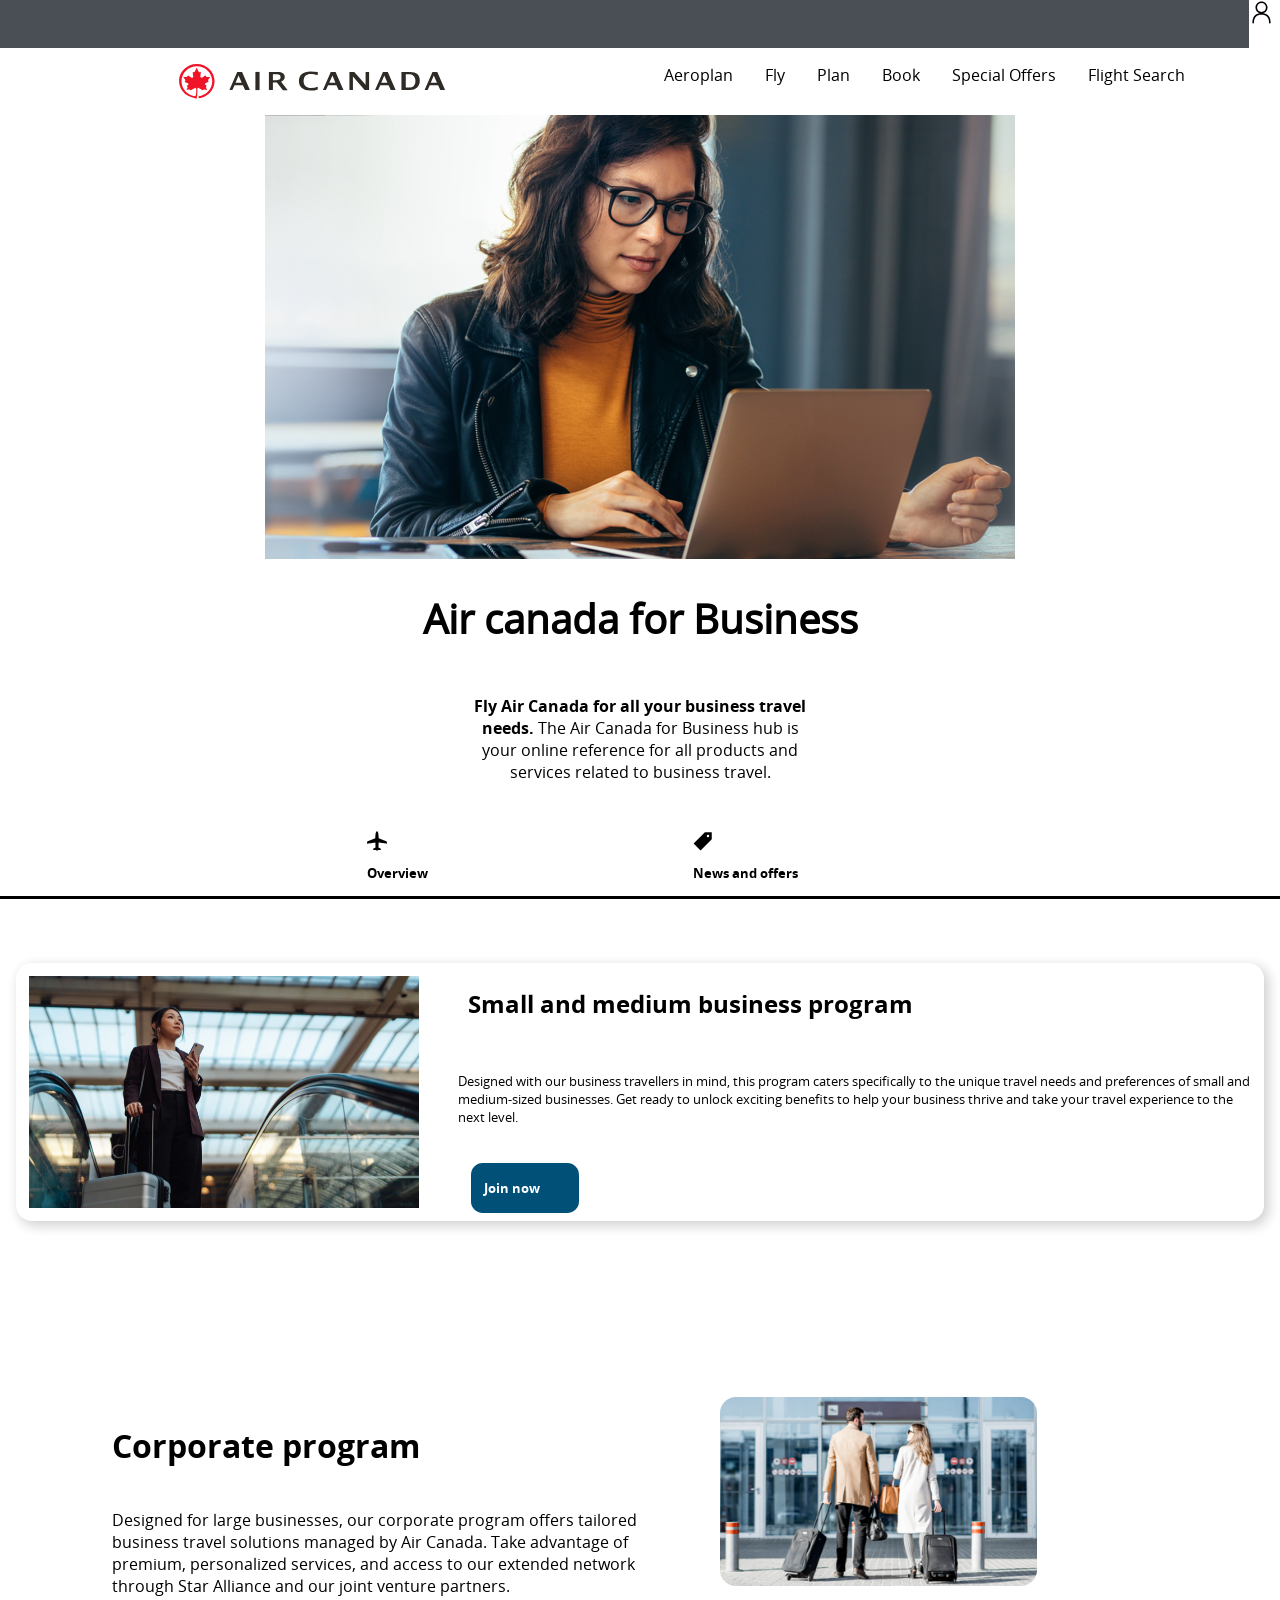
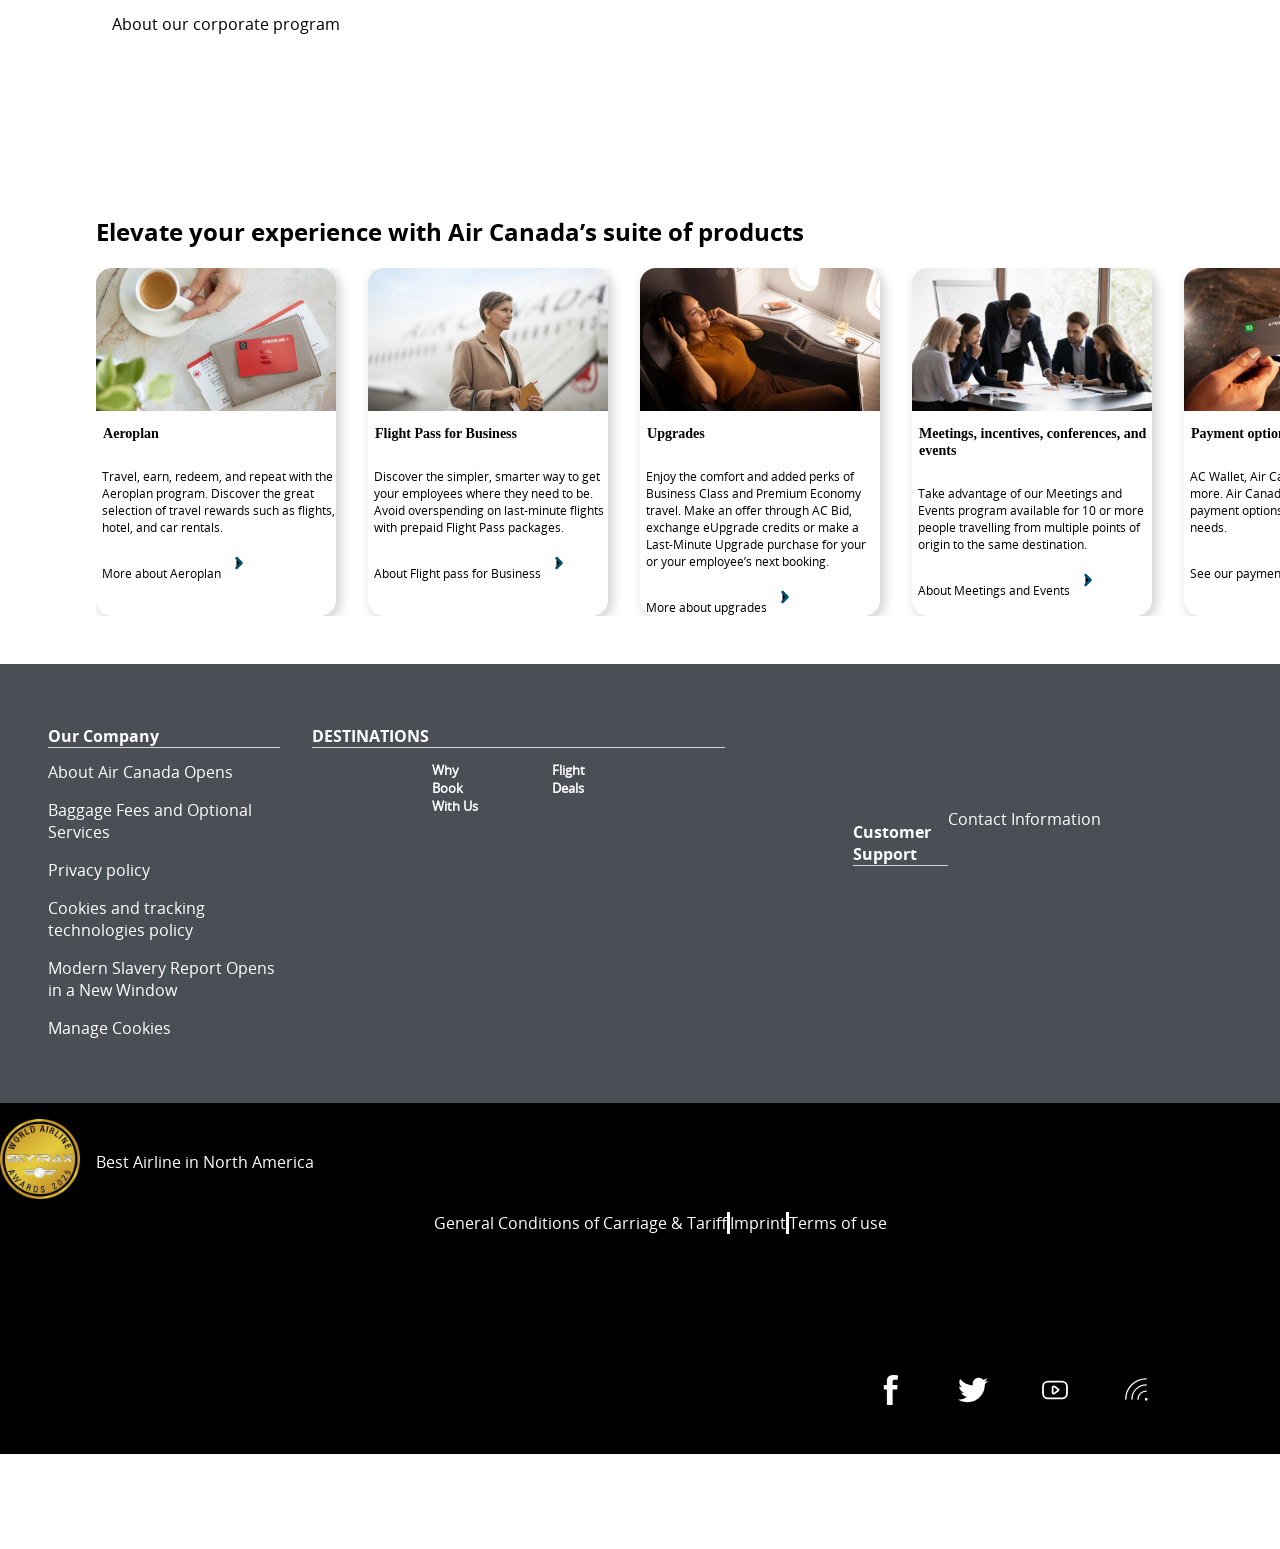
==== commit 8fc013b2: "Add files via upload" ====
--- a/tweedepagina.html
+++ b/tweedepagina.html
@@ -119,7 +119,7 @@
             <p>Designed with our business travellers in mind, this program caters specifically to the unique travel
                 needs and preferences of small and medium-sized businesses. Get ready to unlock exciting benefits to
                 help your business thrive and take your travel experience to the next level.</p>
-            <button><a href="Join now">Join now</a></button>
+           <a href="Join now">Join now</a>
         </section>
 
         <section>
--- a/styles/style.css
+++ b/styles/style.css
@@ -9,7 +9,7 @@
 	--hover: lightskyblue;
 	--footertext:white;
 	--footerbg: black;
-	--footergray:lightgray;
+	--footergray:#4A4F55;
 }
 
 @media (prefers-color-scheme: dark) {
@@ -36,6 +36,10 @@
 	width: 1px;
 }
 
+*, *::before, *::after {
+	box-sizing:border-box;
+}
+
 body {
 	margin: 0;
 	padding: 0;
@@ -62,10 +66,6 @@
 	gap: 3em;
 }
 
-body {
-	margin: 0;
-	padding: 0;
-}
 h1{
 	font-family: opensans-regular;
 }
@@ -218,7 +218,7 @@
 	header {
 		display: grid;
 		grid-template-columns: 10fr 10fr 0.5fr;
-		gap: 2em;
+		/* gap: 2em; */
 	}
 
 	header nav ul {
@@ -381,22 +381,21 @@
 	flex-direction: row;
 	justify-content: center;
 	font-size: small;
+	/* padding-left: 0.5em; */
+}
+/* footer > section:nth-of-type(2) ul li{
 	padding-left: 0.5em;
-}
-footer > section:nth-of-type(2) ul li{
-	padding-left: 0.5em;
-}
+} */
 
 footer > section:nth-of-type(2) li:nth-of-type(1),
 footer > section:nth-of-type(2) li:nth-of-type(2){
-	padding-right: 0.5em;
+	/* padding-right: 0.5em; */
 	border-right: solid var(--white);
 }
 
-footer > section:nth-of-type(2){
+/* footer > section:nth-of-type(2){
 	margin: 2em;
-}
-
+} */
 
 footer > ul:nth-of-type(2) {
 	display: flex;
@@ -449,5 +448,4 @@
 		display: flex;
 		justify-content: flex-end;
 	}
-
-}
+}
--- a/styles/tweedepagina.css
+++ b/styles/tweedepagina.css
@@ -1,4 +1,4 @@
-:root {
+/* :root {
 	--white: white;
 	--lightgrey: lightgray;
 	--darkgrey: #4A4F55;
@@ -7,20 +7,30 @@
 	--bg: white;
 	--blue: #005078;
 	--hover: lightskyblue;
-}
-
+	--footertext:white;
+	--footerbg: black;
+	--footergray:#4A4F55;
+}
 
 @media (prefers-color-scheme: dark) {
 	:root {
 		--white: black;
+		--text: white;
 		--blue: darkturquoise;
 		--hover: lightskyblue;
 		--black: white;
-		--lightgrey: lightgray;
-		--darkgrey: #4A4F55;
-		--lightblack: #2A2A2A;
+		--lightblack: lightgray;
+		--footertext:white;
+		--footerbg: black;
+		--footergray: #2A2A2A;
 	}
-}
+} */
+
+/* @media (min-width:54em) {
+    main body{
+        margin: 6em;
+    }
+} */
 
 main svg{
     fill: var(--black);
@@ -48,7 +58,7 @@
 
 section:nth-of-type(2) > ul {
     display: grid;
-    grid-template-columns: 1fr 1fr;
+    grid-template-columns: 1fr 1fr 1fr 1fr;
     justify-content: space-around;
     font-size: smaller;
     font-weight: bolder;
@@ -60,8 +70,16 @@
     flex-direction: column;
     justify-content: center;
     gap: 1em;
-
-}
+}
+
+section:nth-of-type(2) > ul li:nth-of-type(1){
+    grid-column-start:  2;
+}
+
+section:nth-of-type(2) > ul li:nth-of-type(2){
+    grid-column-start:  3;
+}
+
 
 main section:nth-of-type(2) a {
     font-family: opensans-bold;
@@ -93,54 +111,55 @@
     border-radius: 1rem;
     border: 0.020rem var(--black);
     margin: 1rem;
-    padding: 0rem;
+    /* padding: 0rem; */
     box-shadow: 0.3em 0.3em 0.9em 0.1em var(--lightgrey);
 }
 
 main section:nth-of-type(3) h2,
-main section:nth-of-type(3) p,
-main section:nth-of-type(3) a,
-main section:nth-of-type(3) button {
-    padding-left: 1em;
-    padding-right: 1em;
-
-}
-
-main section:nth-of-type(3) button a {
+main section:nth-of-type(3) p{
+/* main section:nth-of-type(3) li a{ */
+/* main section:nth-of-type(3) button  */
+    /* padding-left: 1em;
+    padding-right: 1em; */
+   margin: 1em;
+
+}
+
+main section:nth-of-type(3) > a {
     font-family: opensans-bold;
     color: var(--white);
 }
 
-section:nth-of-type(3) button {
+section:nth-of-type(3) > a {
     margin: auto;
     border: none;
     font: inherit;
-    padding-top: 1rem;
-    padding-bottom: 1rem;
+    padding: 1rem;
+    /* padding-top: 1rem; */
+    /* padding-bottom: 1rem; */
     border-radius: 0.9em;
     background-color: var(--blue);
     cursor: pointer;
-    margin-left: -0.2em;
+    margin-left: 1em;
     font-size: small;
-
     display: inline-block;
     width: auto;
-    margin-right: 8em;
-    margin-left: 1em;
-    margin-bottom: 1em;
-}
-
-section:nth-of-type(3) button:hover {
+    /* margin-right: 8em; */
+    /* margin-left: 1em; */
+    /* margin-bottom: 1em; */
+}
+
+section:nth-of-type(3) > a:hover {
     box-shadow: 0.05em var(--white);
     translate: 0 .5em;
 }
 
-section:nth-of-type(3) button:focus-visible {
+section:nth-of-type(3) > a:focus-visible {
     translate: 0 -.5em;
     outline: none;
 }
 
-section:nth-of-type(3) button:active {
+section:nth-of-type(3) > a:active {
     background-color: var(--lightgrey);
     box-shadow: none;
     translate: 0 0;
@@ -159,10 +178,10 @@
         grid-template-columns: 1fr 2fr;
         align-items: start;
         gap: 0;
-        padding: 1em;
+        /* padding: 1em; */
         overflow: hidden;
         margin: 6em;
-        padding: 1em;
+        /* padding: 1em; */
     }
 
     section:nth-of-type(3) img {
@@ -189,7 +208,7 @@
         margin-left: 1.5em;
     }
 
-    main section:nth-of-type(3) button {
+    main section:nth-of-type(3) > a {
         padding-left: 1em;
         padding-right: 3em;
         margin-left: 3em;
@@ -199,7 +218,7 @@
 
 /* section 4 */
 main section:nth-of-type(4){
-    padding: 1em;
+    /* padding: 1em; */
     display: grid;
     box-sizing: border-box;
 }
@@ -263,14 +282,15 @@
     border: solid var(--black);
     border-radius: 1rem;
     border: 0.020rem var(--lightblack);
-    margin: 1rem;
-    padding: 0em;
+    /* margin: 1rem; */
+    /* padding: 0em; */
     box-shadow: 0.3em 0.3em 0.9em 0.1em  var(--lightgrey);
     display: flex;
     flex-direction: column;
     font-size: 0.75rem;
     box-sizing: border-box;
     overflow: hidden;
+    height: 100%;
 }
 
 article img {
@@ -279,48 +299,52 @@
     object-fit: cover;
     border-top-left-radius: 1em;
     border-top-right-radius: 1em;
-    padding: 0em;
+    /* padding: 0em; */
 }
 
 article h3,
 article p,
 article li {
     padding-left: 0.5em;
-    padding-right: 0.5em;
-}
-
-article li {
+    /* padding-right: 0.5em; */
+}
+
+/* article li {
     padding-bottom: 2em;
-}
+} */
 
 main section:nth-of-type(5) ul {
-    padding: 0;
+    /* padding: 0; */
     display: flex;
     overflow: scroll;
-    gap: 1rem;
-    scroll-snap-type: mandatory;
+    gap: 2em;
+    scroll-snap-type:x mandatory;
     scroll-behavior: smooth;
     overscroll-behavior: contain;
     width: 100%;
+    overflow-y: scroll;
+
+
+    
 }
 
 main section:nth-of-type(5) ul li {
     scroll-snap-align: center;
 }
 
-
 main section:nth-of-type(5) ul {
     padding: 0;
     display: flex;
     overflow: scroll;
-    scroll-snap-type:mandotary;
+    scroll-snap-type:x mandatory;
     scroll-behavior: smooth;
     overscroll-behavior: contain;
+    overflow-y: scroll;
 }
 
 @media (min-width:54em) {
     main section:nth-of-type(5){
         margin-left: 6em;
-        padding: 0em;
+        /* padding: 0em; */
     }
 }
